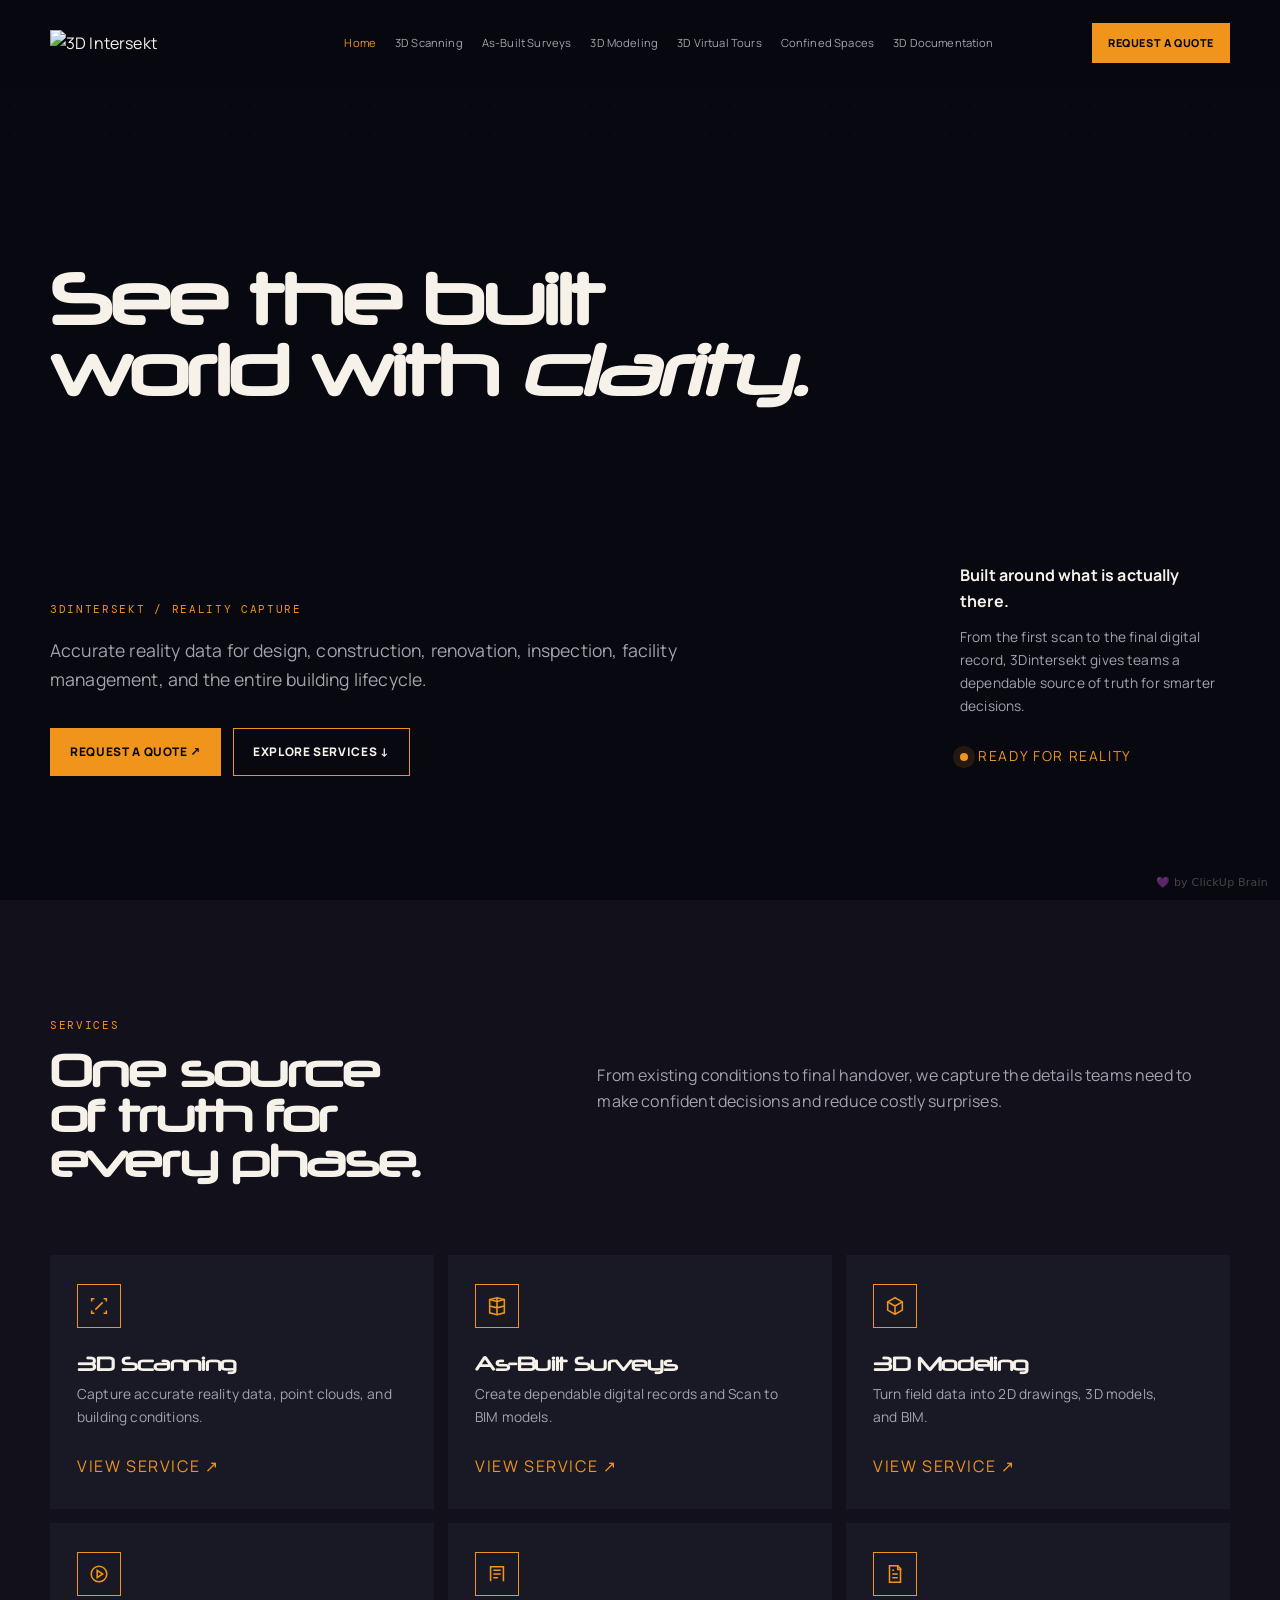
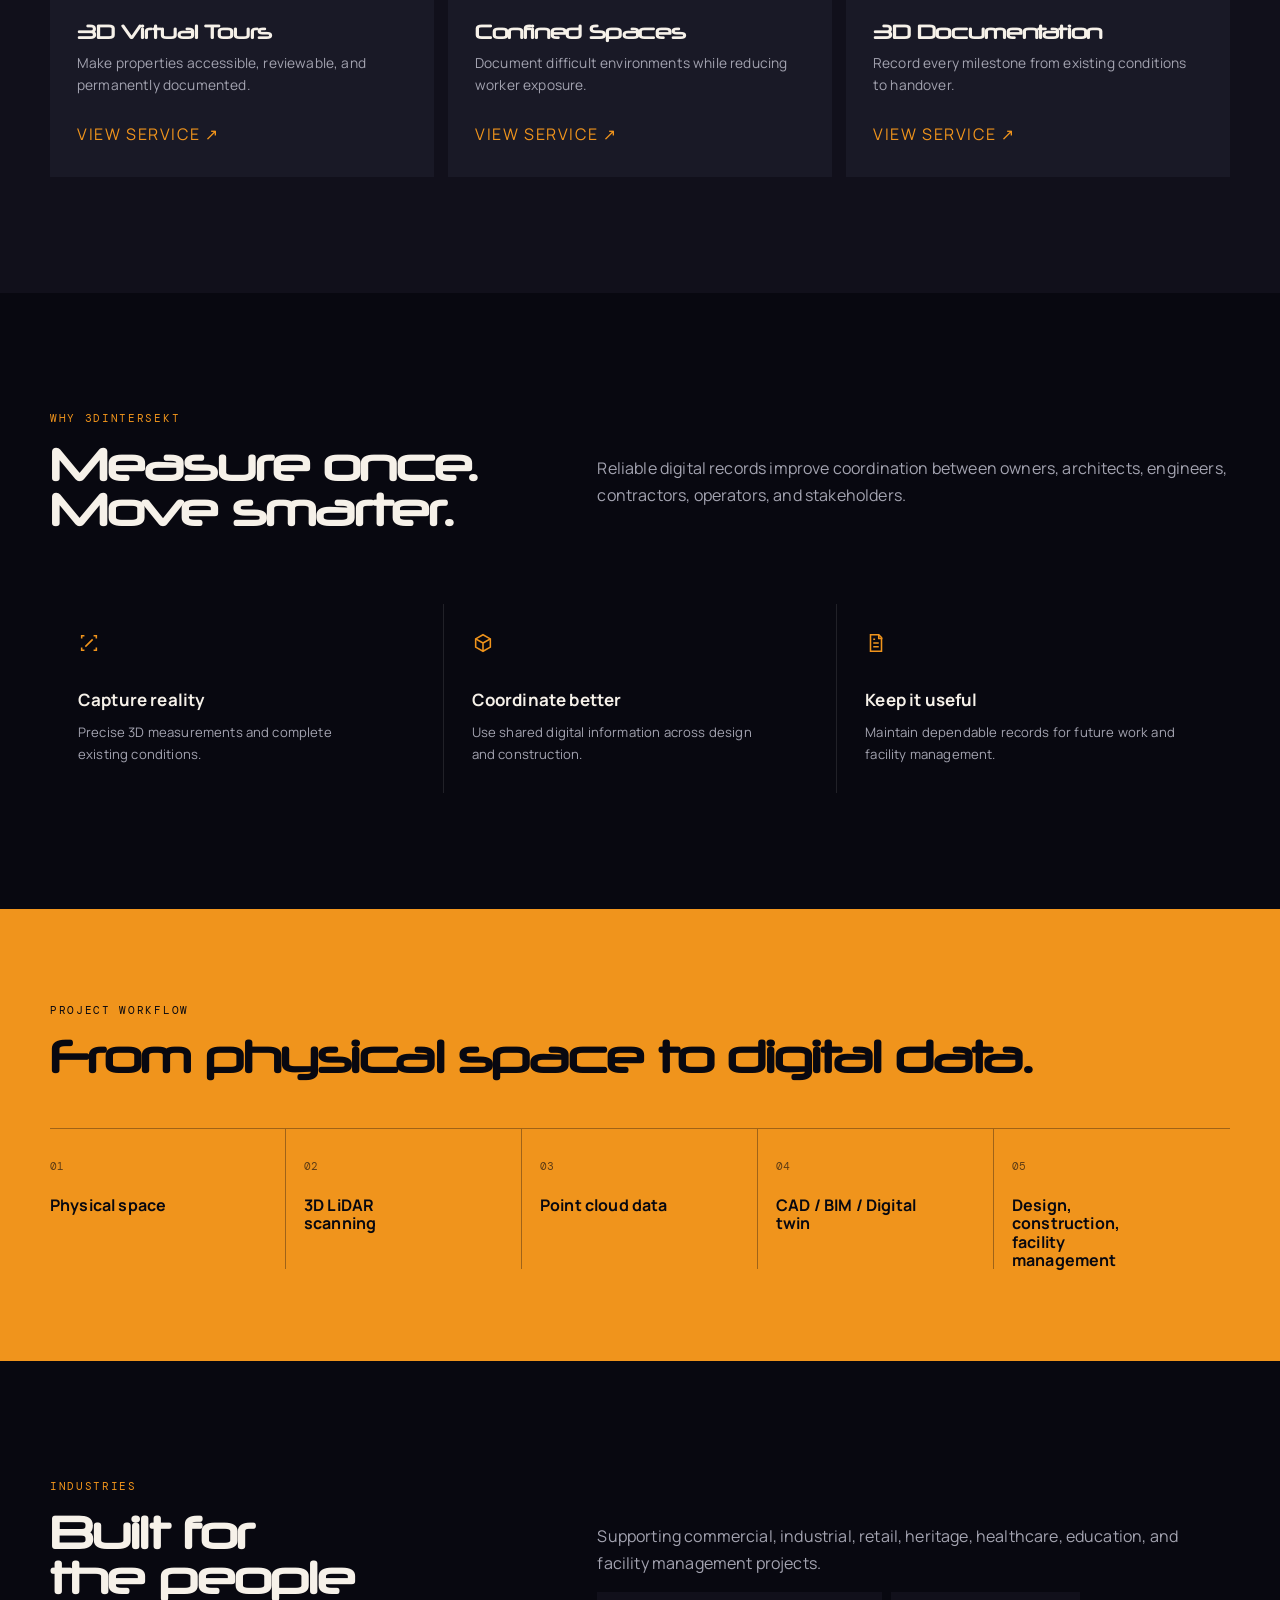
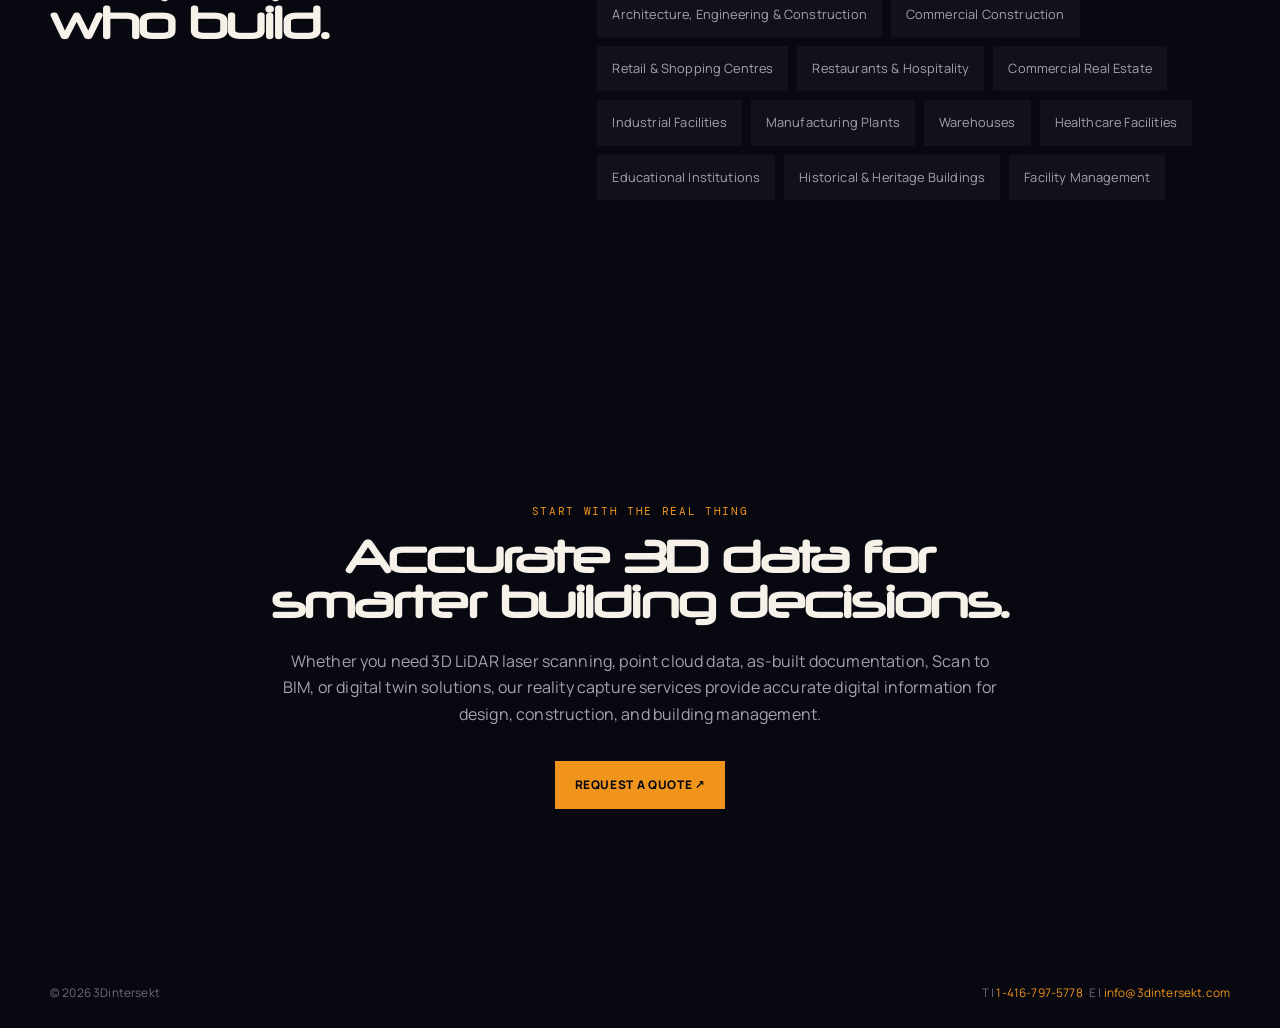
==== index.html @ dc0d84b4 "Rename index.html.html to index.html" ====
<!doctype html>
<html lang="en">
<head>
<!-- skill:chrome -->
<style>
/* Credit line — bottom-right */
.design-ui-credit {
  position: fixed;
  bottom: 12px;
  right: 12px;
  font: 11px/1 system-ui, sans-serif;
  color: rgba(128,128,128,0.5);
  pointer-events: none;
  z-index: 2147483647;
  transition: opacity 0.4s ease;
  user-select: none;
  letter-spacing: 0.02em;
}

/* Hide chrome on touch devices */
@media (hover: none) {
  .design-ui-credit { display: none; }
}

/* Print fixes */
@media print {
  * {
    transition: none !important;
    animation: none !important;
    box-shadow: none !important;
  }
  body {
    print-color-adjust: exact;
    -webkit-print-color-adjust: exact;
  }
  .design-ui-credit { display: none !important; }
}

</style>
<script>
(function () {
    // Design-ui pages are single compositions, so the whole body is editable.
    function markEditable() {
        document.body.classList.add('artifact-editable');
    }

    // Credit badge with idle-fade. Hover devices only.
    function initChromeUI() {
        if (!matchMedia('(hover: hover)').matches) return;

        var credit = document.createElement('div');
        credit.className = 'design-ui-credit';
        credit.setAttribute('aria-hidden', 'true');
        credit.innerHTML = '\u{1F49C} by ClickUp Brain';
        document.body.appendChild(credit);

        var timer = null;
        var fade = function (out) { credit.style.opacity = out ? '0' : ''; };
        fade(true);
        var show = function () {
            fade(false);
            clearTimeout(timer);
            timer = setTimeout(function () { fade(true); }, 3000);
        };
        document.addEventListener('mousemove', show);
        show();
    }

    function init() {
        markEditable();
        initChromeUI();
    }

    if (document.readyState === 'loading') {
        document.addEventListener('DOMContentLoaded', init);
    } else {
        init();
    }
})();

</script>
<!-- /skill:chrome -->
<meta charset="utf-8"><meta name="viewport" content="width=device-width,initial-scale=1"><title>3dintersekt | Reality capture</title>
<link rel="preconnect" href="https://fonts.googleapis.com"><link rel="preconnect" href="https://fonts.gstatic.com" crossorigin><link href="https://fonts.googleapis.com/css2?family=DM+Mono:wght@400;500&family=Manrope:wght@400;500;600;700;800&display=swap" rel="stylesheet">
<style>
@font-face{font-family:'Neuropol';src:url([data-uri]) format('woff2');font-weight:400;font-style:normal;font-display:swap}
:root{--bg:oklch(14% .018 285);--surface:oklch(18% .021 285);--lift:oklch(22% .025 285);--ink:oklch(96% .012 80);--muted:oklch(72% .018 285);--quiet:oklch(54% .02 285);--line:oklch(100% 0 0/.1);--brand:#f0941c;--brand-soft:oklch(78% .14 65);--brand-wash:oklch(73% .16 65/.12);--ease:cubic-bezier(.16,1,.3,1)}*{box-sizing:border-box}html{scroll-behavior:smooth}body{margin:0;background:var(--bg);color:var(--ink);font:400 16px/1.65 Manrope,system-ui,sans-serif;letter-spacing:.01em}body:before{content:"";position:fixed;inset:0;pointer-events:none;opacity:.12;background-image:radial-gradient(oklch(100% 0 0/.2) 1px,transparent 1px);background-size:30px 30px;mask-image:linear-gradient(#000,transparent 68%)}a{color:inherit;text-decoration:none}button{font:inherit}.wrap{width:min(1180px,calc(100% - 48px));margin:auto}.mono,.eyebrow,.step-no{font-family:"DM Mono",monospace}.eyebrow{font-size:.7rem;letter-spacing:.15em;text-transform:uppercase;color:var(--brand)}h1,h2,h3{font-family:'Neuropol',Manrope,system-ui,sans-serif;line-height:1.03;letter-spacing:-.02em;text-wrap:balance}h1{font-size:clamp(2.6rem,5.4vw,5.4rem);max-width:980px;margin:18px 0 26px}h2{font-size:clamp(1.8rem,3.4vw,3.3rem);margin:14px 0 22px}h3{font-size:1.18rem;margin:0 0 10px}p{max-width:72ch;text-wrap:pretty}.muted{color:var(--muted)}.btn{display:inline-flex;align-items:center;justify-content:center;gap:10px;min-height:48px;padding:0 19px;border:1px solid var(--brand);background:var(--brand);color:var(--bg);font-size:.74rem;font-weight:800;letter-spacing:.055em;text-transform:uppercase;transition:transform .22s var(--ease),background .22s,color .22s}.btn:hover{transform:translateY(-3px);background:var(--ink);border-color:var(--ink)}.btn.outline{background:transparent;color:var(--ink)}.btn.outline:hover{background:var(--brand);border-color:var(--brand);color:var(--bg)}
header{position:sticky;top:0;z-index:30;background:oklch(14% .018 285/.94);backdrop-filter:blur(16px)}.nav{min-height:86px;display:flex;align-items:center;gap:26px}.logo{width:196px;flex:none}.logo img{display:block;width:100%;height:auto}.links{display:flex;align-items:center;justify-content:center;gap:19px;flex:1;color:var(--muted);font-size:.7rem;white-space:nowrap}.links a{transition:color .18s}.links a:hover,.links a.active{color:var(--brand)}.nav-quote{font-size:.68rem;min-height:40px;padding:0 15px;white-space:nowrap}.menu{display:none;background:none;border:0;color:var(--ink);font-size:1.4rem}.hero{min-height:calc(100vh - 86px);padding:112px 0 124px;display:grid;grid-template-columns:minmax(0,1fr) 270px;gap:84px;align-items:end}.hero h1{grid-column:1/3}.hero-copy{grid-column:1}.lead{font-size:1.1rem;color:var(--muted);max-width:64ch}.actions{display:flex;gap:12px;flex-wrap:wrap;margin-top:34px}.hero-aside{grid-column:2;color:var(--muted);font-size:.86rem;padding-bottom:8px}.hero-aside strong{display:block;color:var(--ink);font-size:1rem;margin-bottom:12px}.signal{display:flex;align-items:center;gap:10px;margin-top:28px;color:var(--brand);font:500 .66rem var(--mono);letter-spacing:.12em;text-transform:uppercase}.signal:before{content:"";width:8px;height:8px;border-radius:50%;background:var(--brand);box-shadow:0 0 0 7px var(--brand-wash)}
.section{padding:116px 0}.section.alt{background:var(--surface)}.intro{display:grid;grid-template-columns:.72fr 1fr;gap:92px;margin-bottom:50px}.intro>div:last-child{padding-top:30px}.intro p{color:var(--muted)}.service-grid{display:grid;grid-template-columns:repeat(3,1fr);gap:14px}.service{background:var(--lift);padding:29px 27px 30px;min-height:250px;display:flex;flex-direction:column;transition:transform .25s var(--ease),background .25s}.service:hover{transform:translateY(-5px);background:oklch(25% .028 285)}.service-icon{width:44px;height:44px;display:grid;place-items:center;border:1px solid var(--brand);color:var(--brand);margin-bottom:26px}.service-icon svg{width:22px;height:22px}.service h3{margin:0 0 10px}.service p{font-size:.86rem;color:var(--muted);margin:0}.service a{margin-top:auto;padding-top:24px;color:var(--brand);font:500 .67rem var(--mono);letter-spacing:.1em;text-transform:uppercase}.feature-row{display:grid;grid-template-columns:repeat(3,1fr);gap:1px;background:var(--line)}.feature{background:var(--bg);padding:28px;min-height:185px}.feature .mini-icon{color:var(--brand);margin-bottom:25px}.feature svg{width:22px;height:22px}.feature strong{display:block;font-size:1.06rem;margin-bottom:8px}.feature p{color:var(--muted);font-size:.82rem;margin:0}.workflow{background:var(--brand);color:var(--bg);padding:92px 0}.workflow .eyebrow{color:var(--bg)}.flow{display:grid;grid-template-columns:repeat(5,1fr);margin-top:50px;border-top:1px solid oklch(14% .018 285/.35)}.flow-step{padding:22px 18px 0 0;border-right:1px solid oklch(14% .018 285/.35);min-height:126px}.flow-step+.flow-step{padding-left:18px}.flow-step:last-child{border:0}.step-no{font-size:.68rem;opacity:.62}.flow-step strong{display:block;max-width:13ch;margin-top:18px;line-height:1.15}.pill-cloud{display:flex;flex-wrap:wrap;gap:9px}.pill{padding:12px 15px;background:var(--surface);color:var(--muted);font-size:.8rem;transition:background .2s,color .2s}.pill:hover{background:var(--brand-wash);color:var(--ink)}.cta{text-align:center;padding:136px 0 148px}.cta h2{max-width:900px;margin:14px auto 24px}.cta p{color:var(--muted);margin:0 auto 34px}.page-hero{padding:84px 0 68px;background:var(--surface)}.page-hero h1{font-size:clamp(2.4rem,4.6vw,4.4rem);max-width:1000px}.sub{color:var(--brand);font:500 .84rem var(--mono)}.detail-section{padding:92px 0}.detail-section.alt{background:var(--surface)}.detail-grid{display:grid;grid-template-columns:.72fr 1fr;gap:92px}.detail-grid>div:last-child{padding-top:30px}.detail-card{background:var(--lift);padding:26px 27px;margin-bottom:12px}.detail-card:last-child{margin-bottom:0}.detail-card .step-no{color:var(--brand)}.detail-card h3{margin-top:21px}.detail-card p{color:var(--muted);font-size:.87rem;margin:0}.backtop{position:fixed;right:22px;bottom:22px;z-index:25;width:45px;height:45px;background:var(--lift);border:1px solid var(--brand);color:var(--brand);cursor:pointer;opacity:0;transform:translateY(8px);transition:.25s var(--ease)}.backtop.show{opacity:1;transform:none}.backtop:hover{background:var(--brand);color:var(--bg)}footer{padding:26px 0;color:var(--quiet);font-size:.74rem}footer .wrap{display:flex;justify-content:space-between}
@media(max-width:1080px){.links{gap:11px}.nav-quote{display:none}}@media(max-width:900px){.wrap{width:min(100% - 36px,700px)}.links{display:none}.links.open{display:flex;position:absolute;top:78px;left:18px;right:18px;padding:20px;background:var(--lift);flex-direction:column;align-items:start;white-space:normal}.menu{display:block;margin-left:auto}.logo{width:190px}.hero{display:block;min-height:auto;padding:84px 0 96px}.hero-aside{margin-top:58px;max-width:420px}.intro,.detail-grid{grid-template-columns:1fr;gap:8px}.intro>div:last-child,.detail-grid>div:last-child{padding-top:0}.service-grid,.feature-row,.flow{grid-template-columns:1fr}.service{min-height:auto}.flow{gap:0}.flow-step,.flow-step+.flow-step{padding:18px 0;border-right:0;border-bottom:1px solid oklch(14% .018 285/.35);min-height:auto}.flow-step strong{max-width:none;margin-top:7px}footer .wrap{display:block;line-height:2}}@media(max-width:500px){.wrap{width:calc(100% - 28px)}.logo{width:170px}h1{font-size:3.3rem}.actions .btn{width:100%}.section,.detail-section{padding:84px 0}}
</style></head>
<body>
<header><div class="wrap nav"><a class="logo" href="#home" aria-label="3Dintersekt home"><img src="https://dev-alizasafe.pantheonsite.io/wp-content/uploads/2026/08/image.png" alt="3D Intersekt"></a><nav class="links" id="links"></nav><a class="btn nav-quote" href="mailto:info@3dintersekt.com?subject=3Dintersekt%20quote">Request a quote</a><button class="menu" aria-label="Open navigation" onclick="document.getElementById('links').classList.toggle('open')">☰</button></div></header>
<main id="app"></main><button class="backtop" id="backtop" aria-label="Back to top" onclick="window.scrollTo({top:0,behavior:'smooth'})">↑</button><footer><div class="wrap"><span>© 2026 3Dintersekt</span><span>T | <a href="tel:+14167975778" style="color:var(--brand)">1-416-797-5778</a> &nbsp; E | <a href="mailto:info@3dintersekt.com" style="color:var(--brand)">info@3dintersekt.com</a></span></div></footer>
<script>
const nav=[['home','Home'],['scan','3D Scanning'],['asbuilt','As-Built Surveys'],['model','3D Modeling'],['tours','3D Virtual Tours'],['confined','Confined Spaces'],['docs','3D Documentation']];
const icons={scan:'<svg viewBox="0 0 24 24" fill="none" stroke="currentColor" stroke-width="1.7"><path d="M4 7V4h3M17 4h3v3M20 17v3h-3M7 20H4v-3"/><path d="m8 16 8-8M8 8h.01M16 16h.01"/></svg>',asbuilt:'<svg viewBox="0 0 24 24" fill="none" stroke="currentColor" stroke-width="1.7"><path d="M4 19.5V5l8-2 8 2v14.5l-8 2-8-2Z"/><path d="M12 3v18M4 5l8 2 8-2M4 12l8 2 8-2"/></svg>',model:'<svg viewBox="0 0 24 24" fill="none" stroke="currentColor" stroke-width="1.7"><path d="m12 3 8 4.5v9L12 21l-8-4.5v-9L12 3Z"/><path d="m4 7.5 8 4.5 8-4.5M12 12v9"/></svg>',tours:'<svg viewBox="0 0 24 24" fill="none" stroke="currentColor" stroke-width="1.7"><circle cx="12" cy="12" r="8.5"/><path d="m10 8 6 4-6 4V8Z"/></svg>',confined:'<svg viewBox="0 0 24 24" fill="none" stroke="currentColor" stroke-width="1.7"><path d="M5 20V4h14v16M8 8h8M8 12h8M8 16h5"/></svg>',docs:'<svg viewBox="0 0 24 24" fill="none" stroke="currentColor" stroke-width="1.7"><path d="M6 3h9l3 3v15H6V3Z"/><path d="M15 3v4h4M9 12h6M9 16h6M9 8h2"/></svg>'};
const pages={scan:{name:'3D Scanning',title:'3D LiDAR Scanning Services',sub:'Laser Scanning, Point Clouds & Reality Capture',intro:'Get accurate, detailed, and reliable building data with professional 3D LiDAR scanning services. Using advanced laser scanning and reality capture technology, we capture precise measurements of buildings, structures, and environments to create high-quality 3D point clouds, digital models, and as-built documentation.',blocks:[['What Is 3D LiDAR Scanning?','3D LiDAR scanning (Light Detection and Ranging) uses laser measurements to digitally capture the exact dimensions, geometry, and details of a physical environment. The scanning process creates a highly accurate 3D point cloud containing millions of measurement points that represent real-world conditions.'],['3D LiDAR Scanning Applications','Existing Conditions & As-Built Surveys. Scan to BIM Services. Construction Progress & Verification Scanning. MEP Documentation. Pre-Drywall & Behind-the-Wall Documentation. Retail & Commercial Building Scanning. Historical & Heritage Building Documentation.'],['Benefits of 3D Laser Scanning Services','High-accuracy 3D measurements. Faster site data collection. Complete digital building records. Reduced manual measuring. Improved design accuracy. Better construction coordination. Supports BIM workflows. Accurate as-built documentation. Reduced site visits. Improved facility management. Long-term digital preservation.'],['Industries We Serve','Architecture, Engineering & Construction (AEC). Commercial Construction. Retail & Shopping Centres. Restaurants & Hospitality. Commercial Real Estate. Industrial Facilities. Manufacturing Plants. Warehouses. Healthcare Facilities. Educational Institutions. Historical & Heritage Buildings. Facility Management.']]},asbuilt:{name:'As-Built Surveys',title:'As-Built Documentation & Scan to BIM Services',sub:'Accurate 3D Building Records',intro:'Create accurate, reliable, and detailed as-built documentation with advanced 3D laser scanning and reality capture technology. Our Scan to BIM and 3D documentation services provide a complete digital record of existing conditions, building systems, construction progress, and completed spaces.',blocks:[['Scan to BIM Services | Converting Reality into Intelligent 3D Models','Our Scan to BIM services transform real-world environments into accurate 3D BIM models using high-precision laser scanning and reality capture technology. These models support design coordination, clash detection, renovation planning, facility management, and future building improvements.'],['Comprehensive As-Built Documentation Throughout the Project Lifecycle','Existing Conditions & Pre-Construction Documentation. Demolition & Renovation Documentation. Construction Progress Documentation. MEP As-Built Documentation. Pre-Drywall As-Built Documentation. Final As-Built Documentation & Digital Twin Creation. Retail & Commercial As-Built Documentation. Historical & Heritage Building Documentation.'],['Benefits of Scan to BIM & 3D As-Built Documentation','High-accuracy 3D laser scanning. Detailed BIM-ready models. Improved design coordination. Clash detection support. Reduced site visits. Better communication between project teams. Accurate documentation of existing conditions. Permanent digital building records. Improved facility management. Faster renovation and retrofit planning.']]},model:{name:'3D Modeling',title:'3D Modelling Services',sub:'2D Drawings, 3D Models & Revit BIM Services',intro:'Create accurate digital representations of buildings, spaces, and infrastructure with professional 3D modelling services, 2D drafting, and Revit BIM modeling. Using reality capture data, including 3D laser scanning and point clouds, we create detailed drawings and intelligent digital models.',blocks:[['3D Modelling Services','Convert real-world environments into accurate digital models for design, visualization, construction planning, and facility management. 3D models can include architectural elements, building layouts, structural components, interior spaces, mechanical systems, electrical systems, plumbing systems, equipment, fixtures, furniture, and building assets.'],['2D CAD Drawings & Drafting Services','Generate accurate 2D CAD drawings from laser scans, point clouds, existing documentation, or field measurements. Services include floor plans, elevations, sections, reflected ceiling plans, site plans, equipment layouts, MEP drawings, as-built drawings, and construction documentation.'],['Revit BIM Modeling Services','Develop intelligent Revit BIM models for design, construction, and operations. Services support architectural BIM models, structural BIM models, MEP BIM models, Scan to BIM workflows, existing condition modeling, renovation and retrofit projects, clash detection, construction coordination, and facility management models.'],['Benefits of 3D Modelling & BIM Services','Accurate digital building representation. Improved design coordination. Reduced measurement errors. Faster renovation planning. Better communication between project teams. Supports BIM workflows. Improved construction coordination. Reliable as-built documentation. Enhanced visualization. Long-term digital building records.']]},tours:{name:'3D Virtual Tours',title:'3D Virtual Tours',sub:'3D Virtual Tours for Construction, Retail, Commercial Buildings, Real Estate & Historical Documentation',intro:'Document, manage, preserve, and showcase properties with immersive 3D virtual tours. Using advanced reality capture technology, we create accurate digital walkthroughs that provide a permanent visual record of buildings, spaces, and environments.',blocks:[['3D Virtual Tours Throughout the Entire Project Lifecycle','Existing Conditions & As-Built Documentation. Retail Store Documentation & Rollouts. Demolition & Renovation Documentation. Construction Progress Monitoring. MEP & Behind-the-Walls Documentation. Pre-Drywall Documentation. Final As-Built & Digital Twin Documentation. Historical Building Documentation & Preservation. Retail, Restaurant & Commercial Marketing.'],['Benefits of 3D Virtual Tour Documentation','Interactive 360° virtual walkthroughs. Retail store documentation and rollout support. Complete project timeline documentation. Historical preservation and archival records. Accurate as-built documentation. Reduced site visits and improved remote collaboration. Better communication between owners, contractors, retailers, and consultants. Permanent digital records for future reference. Improved facility management and building operations. Easy online sharing with clients, teams, and stakeholders.'],['Industries We Serve','Retail Stores & Shopping Centres. Restaurants & Hospitality. Commercial Construction. Architecture, Engineering & Construction (AEC). Commercial Real Estate. Property Management. Industrial Facilities. Warehouses & Distribution Centres. Healthcare Facilities. Educational Institutions. Museums & Heritage Sites. Historical Buildings & Preservation Projects.']]},confined:{name:'Confined Spaces',title:'Confined Space 3D Laser Scanning',sub:'',intro:'3D laser scanning provides a safe, efficient way to capture highly accurate measurements and existing conditions inside confined and hazardous spaces without exposing personnel to unnecessary risks.',blocks:[['Benefits','Reduce or eliminate the need for personnel to enter hazardous spaces during data collection. Capture accurate as-built conditions for engineering, maintenance, and construction. Improve project planning before maintenance or shutdowns. Assist with rescue planning by creating detailed digital models of confined spaces. Create permanent digital documentation for future inspections and facility management. Reduce downtime while increasing worker safety.'],['Applications','Utility vaults. Manholes. Industrial tanks. Boilers. Silos. Process vessels. Tunnels. Mechanical rooms. Crawl spaces. Pipelines. Water and wastewater facilities. Mining and industrial infrastructure.'],['Need to Safely Document a Confined or Hazardous Space?','Our team can assess your project and recommend an appropriate 3D laser scanning solution.']]},docs:{name:'3D Documentation',title:'Complete 3D Documentation Throughout the Entire Project Lifecycle',sub:'',intro:'3D documentation provides a comprehensive digital record of your project from start to finish. By capturing accurate reality data at every stage, project teams gain complete visibility, reduce costly errors, and maintain a permanent record of construction progress.',blocks:[['Documentation Milestones','Existing Conditions / As-Built Scanning. Demolition. Structural Construction. MEP Installation. Rewiring & Renovations. Pre-Drywall Documentation. Final As-Built Documentation. Project Handover & Grand Opening.'],['Continuous 3D Documentation','Continuous 3D documentation ensures every phase of a project is accurately recorded, supporting collaboration, facility management, risk reduction, and reliable as-built documentation throughout the building lifecycle.']]}};
const serviceCards=[['scan','3D Scanning','Capture accurate reality data, point clouds, and building conditions.'],['asbuilt','As-Built Surveys','Create dependable digital records and Scan to BIM models.'],['model','3D Modeling','Turn field data into 2D drawings, 3D models, and BIM.'],['tours','3D Virtual Tours','Make properties accessible, reviewable, and permanently documented.'],['confined','Confined Spaces','Document difficult environments while reducing worker exposure.'],['docs','3D Documentation','Record every milestone from existing conditions to handover.']];
function esc(s){return s.replace(/[&<>]/g,c=>({'&':'&amp;','<':'&lt;','>':'&gt;'}[c]))}function chunks(s){return s.split('. ').filter(Boolean).map(x=>x.replace(/\.$/,''))}function pills(a){return `<div class="pill-cloud">${a.map(x=>`<span class="pill">${esc(x)}</span>`).join('')}</div>`}function setNav(active){document.getElementById('links').innerHTML=nav.map(n=>`<a class="${active===n[0]?'active':''}" href="#${n[0]}">${n[1]}</a>`).join('')}
function home(){setNav('home');return `<section class="hero wrap"><h1>See the built world with <em>clarity.</em></h1><div class="hero-copy"><div class="eyebrow">3Dintersekt / reality capture</div><p class="lead">Accurate reality data for design, construction, renovation, inspection, facility management, and the entire building lifecycle.</p><div class="actions"><a class="btn" href="mailto:info@3dintersekt.com?subject=3Dintersekt%20quote">Request a quote ↗</a><a class="btn outline" href="#services">Explore services ↓</a></div></div><aside class="hero-aside"><strong>Built around what is actually there.</strong>From the first scan to the final digital record, 3Dintersekt gives teams a dependable source of truth for smarter decisions.<div class="signal">Ready for reality</div></aside></section><section class="section alt" id="services"><div class="wrap"><div class="intro"><div><div class="eyebrow">Services</div><h2>One source of truth for every phase.</h2></div><div><p>From existing conditions to final handover, we capture the details teams need to make confident decisions and reduce costly surprises.</p></div></div><div class="service-grid">${serviceCards.map((s,i)=>`<article class="service"><div class="service-icon">${icons[s[0]]}</div><h3>${s[1]}</h3><p>${s[2]}</p><a href="#${s[0]}">View service ↗</a></article>`).join('')}</div></div></section><section class="section"><div class="wrap"><div class="intro"><div><div class="eyebrow">Why 3Dintersekt</div><h2>Measure once. Move smarter.</h2></div><div><p>Reliable digital records improve coordination between owners, architects, engineers, contractors, operators, and stakeholders.</p></div></div><div class="feature-row"><div class="feature"><div class="mini-icon">${icons.scan}</div><strong>Capture reality</strong><p>Precise 3D measurements and complete existing conditions.</p></div><div class="feature"><div class="mini-icon">${icons.model}</div><strong>Coordinate better</strong><p>Use shared digital information across design and construction.</p></div><div class="feature"><div class="mini-icon">${icons.docs}</div><strong>Keep it useful</strong><p>Maintain dependable records for future work and facility management.</p></div></div></div></section><section class="workflow"><div class="wrap"><div class="eyebrow">Project workflow</div><h2>From physical space to digital data.</h2><div class="flow">${['Physical space','3D LiDAR scanning','Point cloud data','CAD / BIM / Digital twin','Design, construction, facility management'].map((x,i)=>`<div class="flow-step"><span class="step-no">0${i+1}</span><strong>${x}</strong></div>`).join('')}</div></div></section><section class="section"><div class="wrap"><div class="intro"><div><div class="eyebrow">Industries</div><h2>Built for the people who build.</h2></div><div><p>Supporting commercial, industrial, retail, heritage, healthcare, education, and facility management projects.</p>${pills(['Architecture, Engineering & Construction','Commercial Construction','Retail & Shopping Centres','Restaurants & Hospitality','Commercial Real Estate','Industrial Facilities','Manufacturing Plants','Warehouses','Healthcare Facilities','Educational Institutions','Historical & Heritage Buildings','Facility Management'])}</div></div></div></section><section class="cta"><div class="wrap"><div class="eyebrow">Start with the real thing</div><h2>Accurate 3D data for smarter building decisions.</h2><p>Whether you need 3D LiDAR laser scanning, point cloud data, as-built documentation, Scan to BIM, or digital twin solutions, our reality capture services provide accurate digital information for design, construction, and building management.</p><a class="btn" href="mailto:info@3dintersekt.com?subject=3Dintersekt%20quote">Request a quote ↗</a></div></section>`}
function service(key){const p=pages[key];setNav(key);return `<section class="page-hero"><div class="wrap"><div class="eyebrow">Service / ${p.name}</div><h1>${esc(p.title)}</h1>${p.sub?`<div class="sub">${esc(p.sub)}</div>`:''}</div></section><section class="detail-section"><div class="wrap"><div class="detail-grid"><div><div class="eyebrow">Overview</div><h2>Accurate information, from first scan to final record.</h2></div><div><p class="muted">${esc(p.intro)}</p><div class="actions"><a class="btn" href="mailto:info@3dintersekt.com?subject=Service%20quote">Request a quote ↗</a><a class="btn outline" href="#details">Explore details ↓</a></div></div></div><div id="details">${p.blocks.map((b,i)=>`<article class="detail-card"><span class="step-no">${String(i+1).padStart(2,'0')}</span><h3>${esc(b[0])}</h3><p>${esc(b[1])}</p></article>`).join('')}</div></div></section><section class="detail-section alt"><div class="wrap"><div class="detail-grid"><div><div class="eyebrow">What this supports</div><h2>Information that keeps moving.</h2></div><div>${pills(chunks(p.blocks.map(b=>b[1]).join('. ')))}</div></div></div></section><section class="cta"><div class="wrap"><div class="eyebrow">Ready when you are</div><h2>Accurate digital information for smarter design, construction, and building management.</h2><a class="btn" href="mailto:info@3dintersekt.com?subject=Service%20quote">Request a quote ↗</a></div></section>`}
function render(){const key=location.hash.slice(1)||'home';document.getElementById('app').innerHTML=key==='home'?home():pages[key]?service(key):home();document.title=(key==='home'?'3Dintersekt':pages[key].name)+' | 3Dintersekt';document.getElementById('links').classList.remove('open');window.scrollTo({top:0,behavior:'instant'})}window.addEventListener('hashchange',render);window.addEventListener('scroll',()=>document.getElementById('backtop').classList.toggle('show',scrollY>500));render();
</script></body></html>
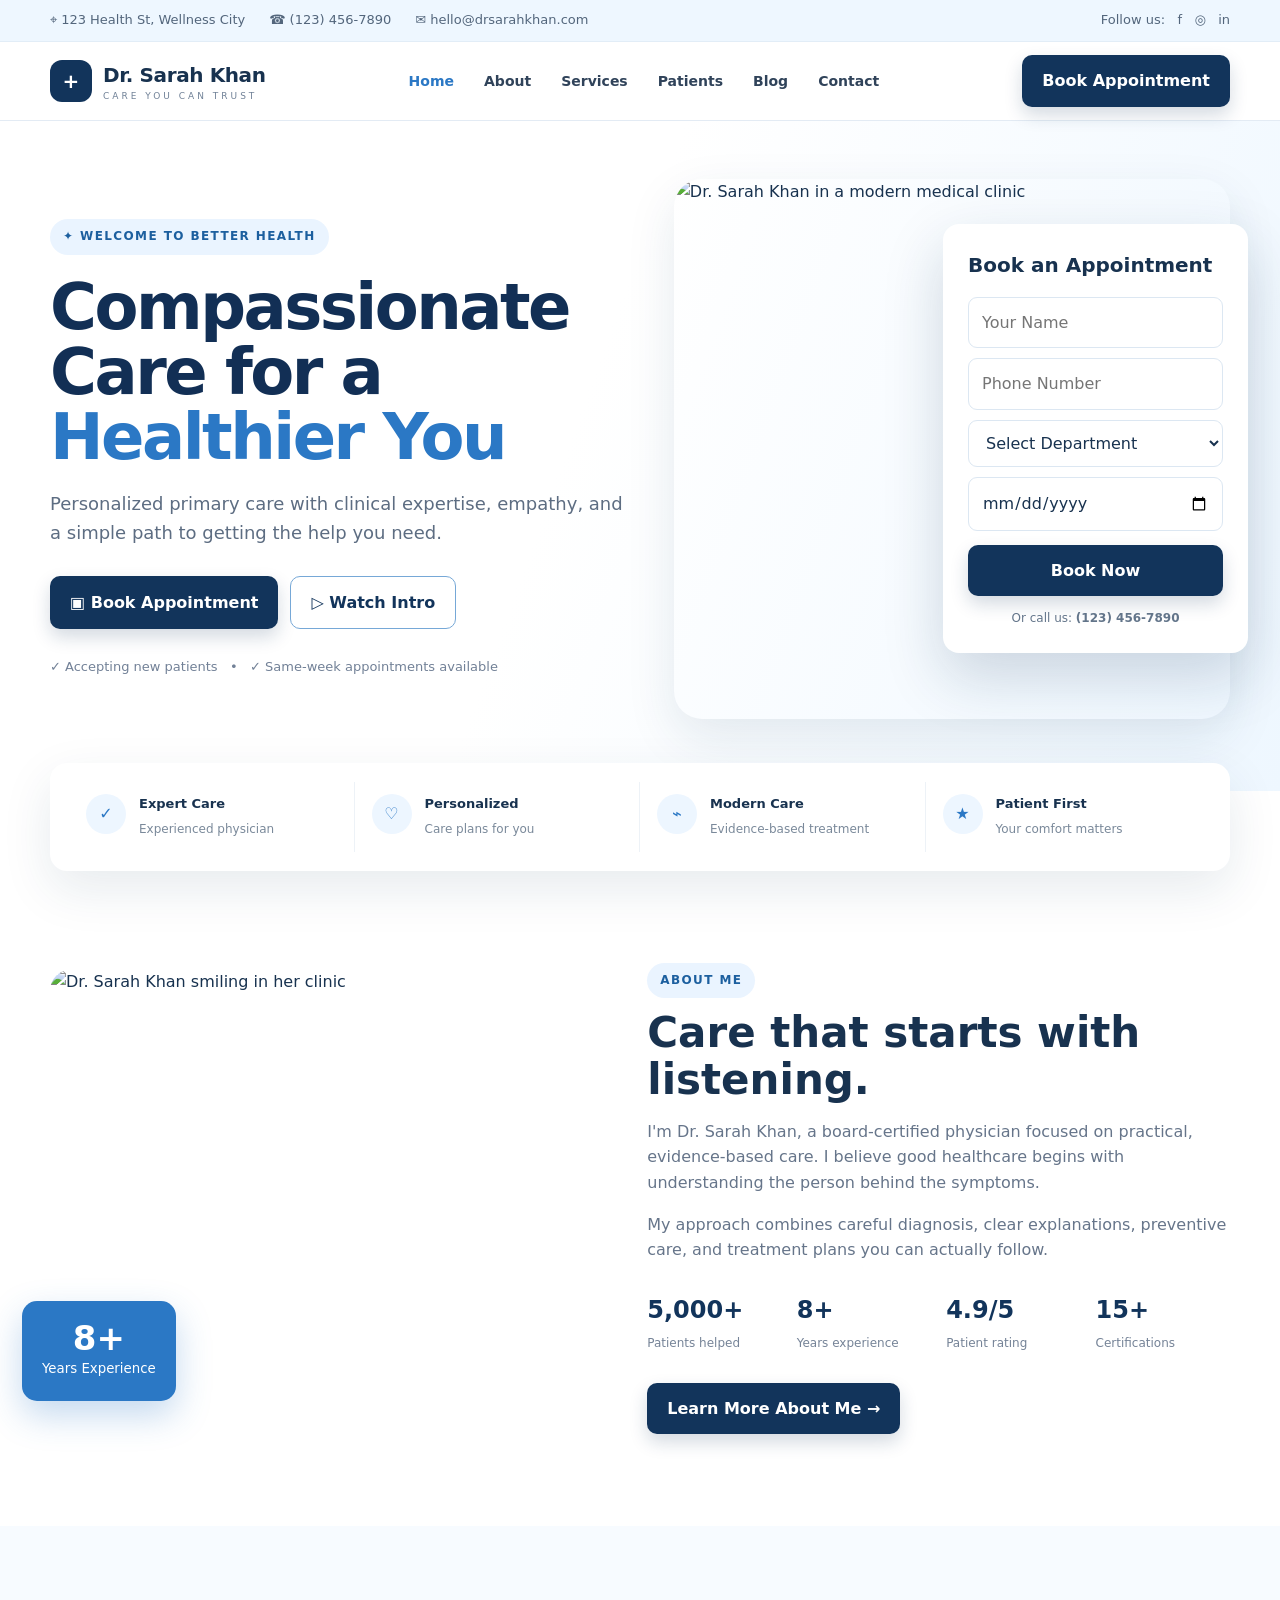
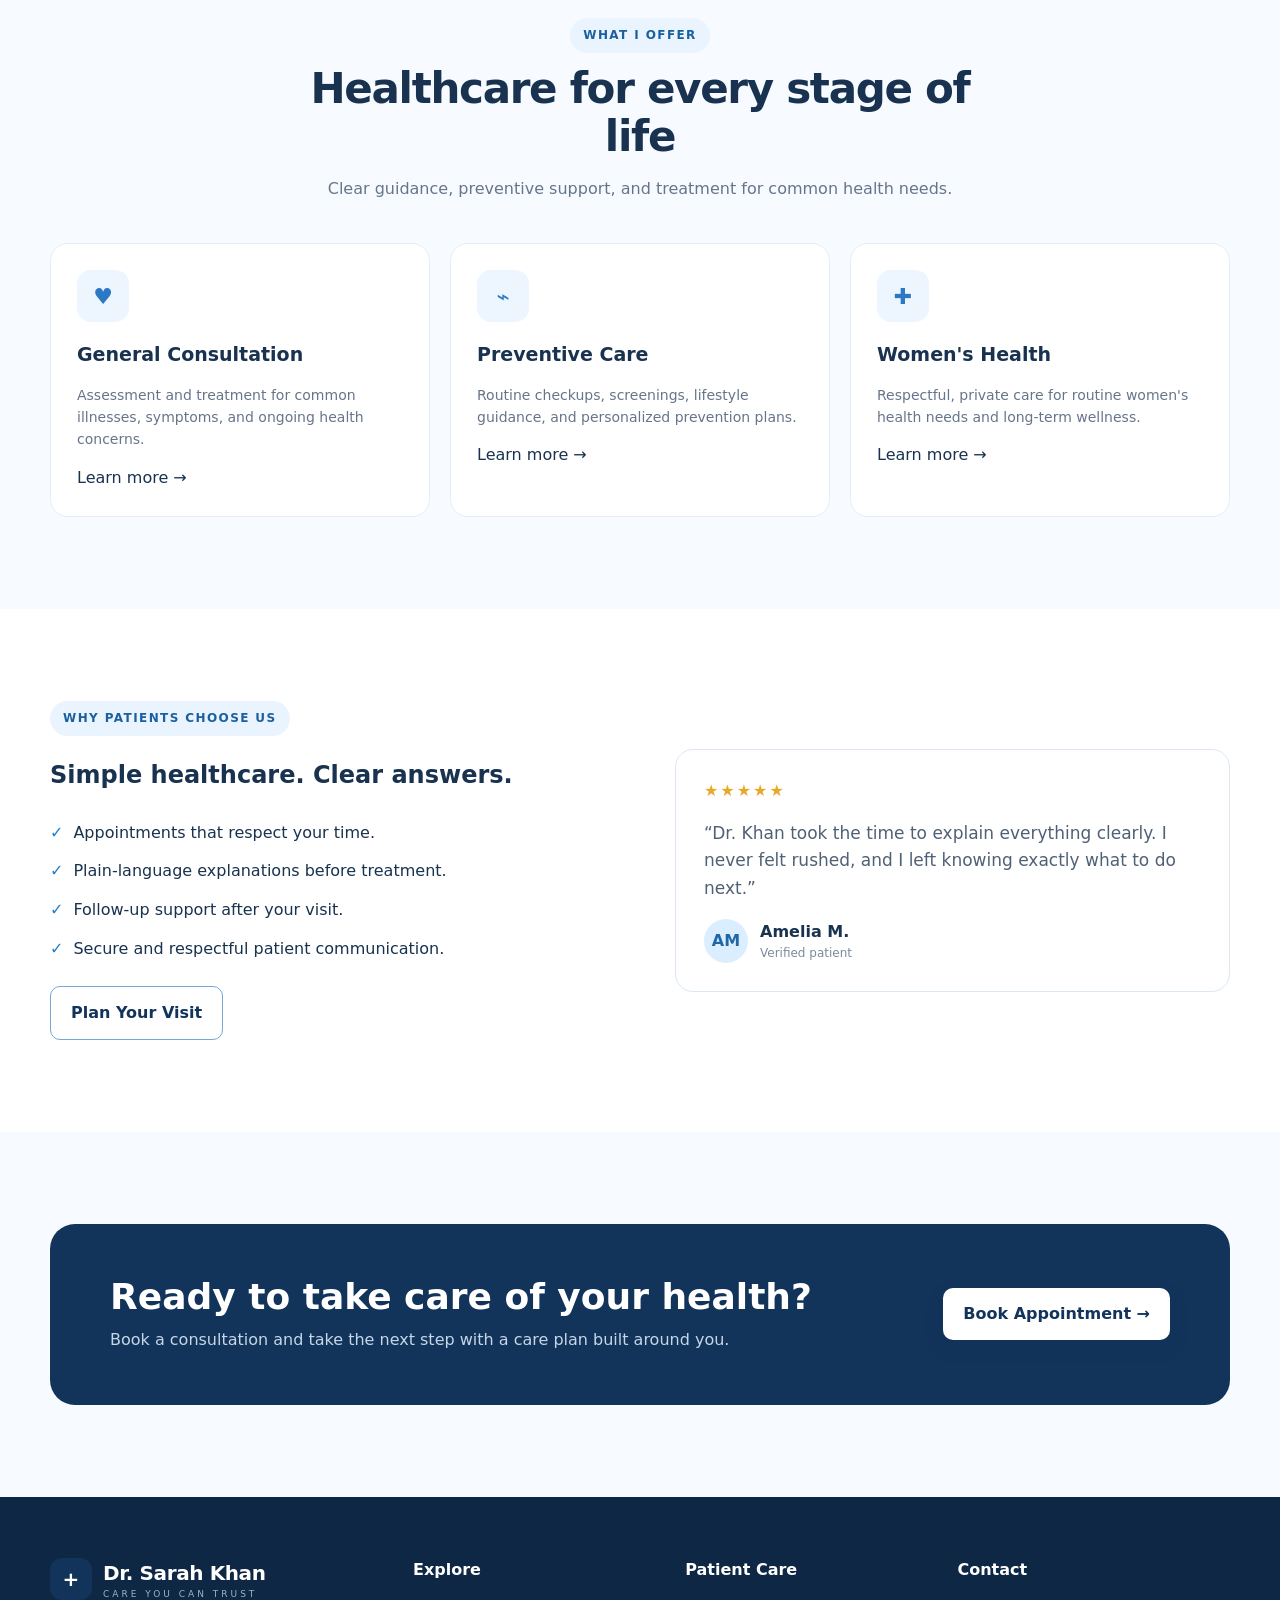
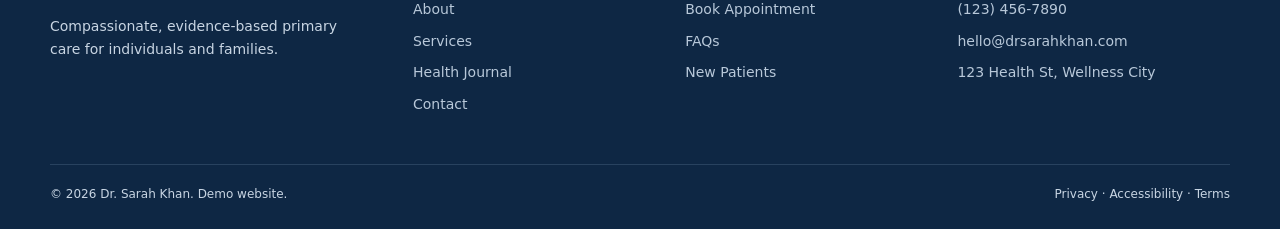
==== commit f01c0da9: "Add files via upload" ====
--- a/index.html
+++ b/index.html
@@ -1,104 +1,12 @@
-<!doctype html>
-<html lang="en">
-<head>
-<!-- skill:chrome -->
-<style>
-/* Credit line — bottom-right */
-.design-ui-credit {
-  position: fixed;
-  bottom: 12px;
-  right: 12px;
-  font: 11px/1 system-ui, sans-serif;
-  color: rgba(128,128,128,0.5);
-  pointer-events: none;
-  z-index: 2147483647;
-  transition: opacity 0.4s ease;
-  user-select: none;
-  letter-spacing: 0.02em;
-}
-
-/* Hide chrome on touch devices */
-@media (hover: none) {
-  .design-ui-credit { display: none; }
-}
-
-/* Print fixes */
-@media print {
-  * {
-    transition: none !important;
-    animation: none !important;
-    box-shadow: none !important;
-  }
-  body {
-    print-color-adjust: exact;
-    -webkit-print-color-adjust: exact;
-  }
-  .design-ui-credit { display: none !important; }
-}
-
-</style>
-<script>
-(function () {
-    // Design-ui pages are single compositions, so the whole body is editable.
-    function markEditable() {
-        document.body.classList.add('artifact-editable');
-    }
-
-    // Credit badge with idle-fade. Hover devices only.
-    function initChromeUI() {
-        if (!matchMedia('(hover: hover)').matches) return;
-
-        var credit = document.createElement('div');
-        credit.className = 'design-ui-credit';
-        credit.setAttribute('aria-hidden', 'true');
-        credit.innerHTML = '\u{1F49C} by ClickUp Brain';
-        document.body.appendChild(credit);
-
-        var timer = null;
-        var fade = function (out) { credit.style.opacity = out ? '0' : ''; };
-        fade(true);
-        var show = function () {
-            fade(false);
-            clearTimeout(timer);
-            timer = setTimeout(function () { fade(true); }, 3000);
-        };
-        document.addEventListener('mousemove', show);
-        show();
-    }
-
-    function init() {
-        markEditable();
-        initChromeUI();
-    }
-
-    if (document.readyState === 'loading') {
-        document.addEventListener('DOMContentLoaded', init);
-    } else {
-        init();
-    }
-})();
-
-</script>
-<!-- /skill:chrome -->
-<meta charset="utf-8"><meta name="viewport" content="width=device-width,initial-scale=1"><title>3dintersekt | Reality capture</title>
-<link rel="preconnect" href="https://fonts.googleapis.com"><link rel="preconnect" href="https://fonts.gstatic.com" crossorigin><link href="https://fonts.googleapis.com/css2?family=DM+Mono:wght@400;500&family=Manrope:wght@400;500;600;700;800&display=swap" rel="stylesheet">
-<style>
-@font-face{font-family:'Neuropol';src:url([data-uri]) format('woff2');font-weight:400;font-style:normal;font-display:swap}
-:root{--bg:oklch(14% .018 285);--surface:oklch(18% .021 285);--lift:oklch(22% .025 285);--ink:oklch(96% .012 80);--muted:oklch(72% .018 285);--quiet:oklch(54% .02 285);--line:oklch(100% 0 0/.1);--brand:#f0941c;--brand-soft:oklch(78% .14 65);--brand-wash:oklch(73% .16 65/.12);--ease:cubic-bezier(.16,1,.3,1)}*{box-sizing:border-box}html{scroll-behavior:smooth}body{margin:0;background:var(--bg);color:var(--ink);font:400 16px/1.65 Manrope,system-ui,sans-serif;letter-spacing:.01em}body:before{content:"";position:fixed;inset:0;pointer-events:none;opacity:.12;background-image:radial-gradient(oklch(100% 0 0/.2) 1px,transparent 1px);background-size:30px 30px;mask-image:linear-gradient(#000,transparent 68%)}a{color:inherit;text-decoration:none}button{font:inherit}.wrap{width:min(1180px,calc(100% - 48px));margin:auto}.mono,.eyebrow,.step-no{font-family:"DM Mono",monospace}.eyebrow{font-size:.7rem;letter-spacing:.15em;text-transform:uppercase;color:var(--brand)}h1,h2,h3{font-family:'Neuropol',Manrope,system-ui,sans-serif;line-height:1.03;letter-spacing:-.02em;text-wrap:balance}h1{font-size:clamp(2.6rem,5.4vw,5.4rem);max-width:980px;margin:18px 0 26px}h2{font-size:clamp(1.8rem,3.4vw,3.3rem);margin:14px 0 22px}h3{font-size:1.18rem;margin:0 0 10px}p{max-width:72ch;text-wrap:pretty}.muted{color:var(--muted)}.btn{display:inline-flex;align-items:center;justify-content:center;gap:10px;min-height:48px;padding:0 19px;border:1px solid var(--brand);background:var(--brand);color:var(--bg);font-size:.74rem;font-weight:800;letter-spacing:.055em;text-transform:uppercase;transition:transform .22s var(--ease),background .22s,color .22s}.btn:hover{transform:translateY(-3px);background:var(--ink);border-color:var(--ink)}.btn.outline{background:transparent;color:var(--ink)}.btn.outline:hover{background:var(--brand);border-color:var(--brand);color:var(--bg)}
-header{position:sticky;top:0;z-index:30;background:oklch(14% .018 285/.94);backdrop-filter:blur(16px)}.nav{min-height:86px;display:flex;align-items:center;gap:26px}.logo{width:196px;flex:none}.logo img{display:block;width:100%;height:auto}.links{display:flex;align-items:center;justify-content:center;gap:19px;flex:1;color:var(--muted);font-size:.7rem;white-space:nowrap}.links a{transition:color .18s}.links a:hover,.links a.active{color:var(--brand)}.nav-quote{font-size:.68rem;min-height:40px;padding:0 15px;white-space:nowrap}.menu{display:none;background:none;border:0;color:var(--ink);font-size:1.4rem}.hero{min-height:calc(100vh - 86px);padding:112px 0 124px;display:grid;grid-template-columns:minmax(0,1fr) 270px;gap:84px;align-items:end}.hero h1{grid-column:1/3}.hero-copy{grid-column:1}.lead{font-size:1.1rem;color:var(--muted);max-width:64ch}.actions{display:flex;gap:12px;flex-wrap:wrap;margin-top:34px}.hero-aside{grid-column:2;color:var(--muted);font-size:.86rem;padding-bottom:8px}.hero-aside strong{display:block;color:var(--ink);font-size:1rem;margin-bottom:12px}.signal{display:flex;align-items:center;gap:10px;margin-top:28px;color:var(--brand);font:500 .66rem var(--mono);letter-spacing:.12em;text-transform:uppercase}.signal:before{content:"";width:8px;height:8px;border-radius:50%;background:var(--brand);box-shadow:0 0 0 7px var(--brand-wash)}
-.section{padding:116px 0}.section.alt{background:var(--surface)}.intro{display:grid;grid-template-columns:.72fr 1fr;gap:92px;margin-bottom:50px}.intro>div:last-child{padding-top:30px}.intro p{color:var(--muted)}.service-grid{display:grid;grid-template-columns:repeat(3,1fr);gap:14px}.service{background:var(--lift);padding:29px 27px 30px;min-height:250px;display:flex;flex-direction:column;transition:transform .25s var(--ease),background .25s}.service:hover{transform:translateY(-5px);background:oklch(25% .028 285)}.service-icon{width:44px;height:44px;display:grid;place-items:center;border:1px solid var(--brand);color:var(--brand);margin-bottom:26px}.service-icon svg{width:22px;height:22px}.service h3{margin:0 0 10px}.service p{font-size:.86rem;color:var(--muted);margin:0}.service a{margin-top:auto;padding-top:24px;color:var(--brand);font:500 .67rem var(--mono);letter-spacing:.1em;text-transform:uppercase}.feature-row{display:grid;grid-template-columns:repeat(3,1fr);gap:1px;background:var(--line)}.feature{background:var(--bg);padding:28px;min-height:185px}.feature .mini-icon{color:var(--brand);margin-bottom:25px}.feature svg{width:22px;height:22px}.feature strong{display:block;font-size:1.06rem;margin-bottom:8px}.feature p{color:var(--muted);font-size:.82rem;margin:0}.workflow{background:var(--brand);color:var(--bg);padding:92px 0}.workflow .eyebrow{color:var(--bg)}.flow{display:grid;grid-template-columns:repeat(5,1fr);margin-top:50px;border-top:1px solid oklch(14% .018 285/.35)}.flow-step{padding:22px 18px 0 0;border-right:1px solid oklch(14% .018 285/.35);min-height:126px}.flow-step+.flow-step{padding-left:18px}.flow-step:last-child{border:0}.step-no{font-size:.68rem;opacity:.62}.flow-step strong{display:block;max-width:13ch;margin-top:18px;line-height:1.15}.pill-cloud{display:flex;flex-wrap:wrap;gap:9px}.pill{padding:12px 15px;background:var(--surface);color:var(--muted);font-size:.8rem;transition:background .2s,color .2s}.pill:hover{background:var(--brand-wash);color:var(--ink)}.cta{text-align:center;padding:136px 0 148px}.cta h2{max-width:900px;margin:14px auto 24px}.cta p{color:var(--muted);margin:0 auto 34px}.page-hero{padding:84px 0 68px;background:var(--surface)}.page-hero h1{font-size:clamp(2.4rem,4.6vw,4.4rem);max-width:1000px}.sub{color:var(--brand);font:500 .84rem var(--mono)}.detail-section{padding:92px 0}.detail-section.alt{background:var(--surface)}.detail-grid{display:grid;grid-template-columns:.72fr 1fr;gap:92px}.detail-grid>div:last-child{padding-top:30px}.detail-card{background:var(--lift);padding:26px 27px;margin-bottom:12px}.detail-card:last-child{margin-bottom:0}.detail-card .step-no{color:var(--brand)}.detail-card h3{margin-top:21px}.detail-card p{color:var(--muted);font-size:.87rem;margin:0}.backtop{position:fixed;right:22px;bottom:22px;z-index:25;width:45px;height:45px;background:var(--lift);border:1px solid var(--brand);color:var(--brand);cursor:pointer;opacity:0;transform:translateY(8px);transition:.25s var(--ease)}.backtop.show{opacity:1;transform:none}.backtop:hover{background:var(--brand);color:var(--bg)}footer{padding:26px 0;color:var(--quiet);font-size:.74rem}footer .wrap{display:flex;justify-content:space-between}
-@media(max-width:1080px){.links{gap:11px}.nav-quote{display:none}}@media(max-width:900px){.wrap{width:min(100% - 36px,700px)}.links{display:none}.links.open{display:flex;position:absolute;top:78px;left:18px;right:18px;padding:20px;background:var(--lift);flex-direction:column;align-items:start;white-space:normal}.menu{display:block;margin-left:auto}.logo{width:190px}.hero{display:block;min-height:auto;padding:84px 0 96px}.hero-aside{margin-top:58px;max-width:420px}.intro,.detail-grid{grid-template-columns:1fr;gap:8px}.intro>div:last-child,.detail-grid>div:last-child{padding-top:0}.service-grid,.feature-row,.flow{grid-template-columns:1fr}.service{min-height:auto}.flow{gap:0}.flow-step,.flow-step+.flow-step{padding:18px 0;border-right:0;border-bottom:1px solid oklch(14% .018 285/.35);min-height:auto}.flow-step strong{max-width:none;margin-top:7px}footer .wrap{display:block;line-height:2}}@media(max-width:500px){.wrap{width:calc(100% - 28px)}.logo{width:170px}h1{font-size:3.3rem}.actions .btn{width:100%}.section,.detail-section{padding:84px 0}}
-</style></head>
-<body>
-<header><div class="wrap nav"><a class="logo" href="#home" aria-label="3Dintersekt home"><img src="https://dev-alizasafe.pantheonsite.io/wp-content/uploads/2026/08/image.png" alt="3D Intersekt"></a><nav class="links" id="links"></nav><a class="btn nav-quote" href="mailto:info@3dintersekt.com?subject=3Dintersekt%20quote">Request a quote</a><button class="menu" aria-label="Open navigation" onclick="document.getElementById('links').classList.toggle('open')">☰</button></div></header>
-<main id="app"></main><button class="backtop" id="backtop" aria-label="Back to top" onclick="window.scrollTo({top:0,behavior:'smooth'})">↑</button><footer><div class="wrap"><span>© 2026 3Dintersekt</span><span>T | <a href="tel:+14167975778" style="color:var(--brand)">1-416-797-5778</a> &nbsp; E | <a href="mailto:info@3dintersekt.com" style="color:var(--brand)">info@3dintersekt.com</a></span></div></footer>
-<script>
-const nav=[['home','Home'],['scan','3D Scanning'],['asbuilt','As-Built Surveys'],['model','3D Modeling'],['tours','3D Virtual Tours'],['confined','Confined Spaces'],['docs','3D Documentation']];
-const icons={scan:'<svg viewBox="0 0 24 24" fill="none" stroke="currentColor" stroke-width="1.7"><path d="M4 7V4h3M17 4h3v3M20 17v3h-3M7 20H4v-3"/><path d="m8 16 8-8M8 8h.01M16 16h.01"/></svg>',asbuilt:'<svg viewBox="0 0 24 24" fill="none" stroke="currentColor" stroke-width="1.7"><path d="M4 19.5V5l8-2 8 2v14.5l-8 2-8-2Z"/><path d="M12 3v18M4 5l8 2 8-2M4 12l8 2 8-2"/></svg>',model:'<svg viewBox="0 0 24 24" fill="none" stroke="currentColor" stroke-width="1.7"><path d="m12 3 8 4.5v9L12 21l-8-4.5v-9L12 3Z"/><path d="m4 7.5 8 4.5 8-4.5M12 12v9"/></svg>',tours:'<svg viewBox="0 0 24 24" fill="none" stroke="currentColor" stroke-width="1.7"><circle cx="12" cy="12" r="8.5"/><path d="m10 8 6 4-6 4V8Z"/></svg>',confined:'<svg viewBox="0 0 24 24" fill="none" stroke="currentColor" stroke-width="1.7"><path d="M5 20V4h14v16M8 8h8M8 12h8M8 16h5"/></svg>',docs:'<svg viewBox="0 0 24 24" fill="none" stroke="currentColor" stroke-width="1.7"><path d="M6 3h9l3 3v15H6V3Z"/><path d="M15 3v4h4M9 12h6M9 16h6M9 8h2"/></svg>'};
-const pages={scan:{name:'3D Scanning',title:'3D LiDAR Scanning Services',sub:'Laser Scanning, Point Clouds & Reality Capture',intro:'Get accurate, detailed, and reliable building data with professional 3D LiDAR scanning services. Using advanced laser scanning and reality capture technology, we capture precise measurements of buildings, structures, and environments to create high-quality 3D point clouds, digital models, and as-built documentation.',blocks:[['What Is 3D LiDAR Scanning?','3D LiDAR scanning (Light Detection and Ranging) uses laser measurements to digitally capture the exact dimensions, geometry, and details of a physical environment. The scanning process creates a highly accurate 3D point cloud containing millions of measurement points that represent real-world conditions.'],['3D LiDAR Scanning Applications','Existing Conditions & As-Built Surveys. Scan to BIM Services. Construction Progress & Verification Scanning. MEP Documentation. Pre-Drywall & Behind-the-Wall Documentation. Retail & Commercial Building Scanning. Historical & Heritage Building Documentation.'],['Benefits of 3D Laser Scanning Services','High-accuracy 3D measurements. Faster site data collection. Complete digital building records. Reduced manual measuring. Improved design accuracy. Better construction coordination. Supports BIM workflows. Accurate as-built documentation. Reduced site visits. Improved facility management. Long-term digital preservation.'],['Industries We Serve','Architecture, Engineering & Construction (AEC). Commercial Construction. Retail & Shopping Centres. Restaurants & Hospitality. Commercial Real Estate. Industrial Facilities. Manufacturing Plants. Warehouses. Healthcare Facilities. Educational Institutions. Historical & Heritage Buildings. Facility Management.']]},asbuilt:{name:'As-Built Surveys',title:'As-Built Documentation & Scan to BIM Services',sub:'Accurate 3D Building Records',intro:'Create accurate, reliable, and detailed as-built documentation with advanced 3D laser scanning and reality capture technology. Our Scan to BIM and 3D documentation services provide a complete digital record of existing conditions, building systems, construction progress, and completed spaces.',blocks:[['Scan to BIM Services | Converting Reality into Intelligent 3D Models','Our Scan to BIM services transform real-world environments into accurate 3D BIM models using high-precision laser scanning and reality capture technology. These models support design coordination, clash detection, renovation planning, facility management, and future building improvements.'],['Comprehensive As-Built Documentation Throughout the Project Lifecycle','Existing Conditions & Pre-Construction Documentation. Demolition & Renovation Documentation. Construction Progress Documentation. MEP As-Built Documentation. Pre-Drywall As-Built Documentation. Final As-Built Documentation & Digital Twin Creation. Retail & Commercial As-Built Documentation. Historical & Heritage Building Documentation.'],['Benefits of Scan to BIM & 3D As-Built Documentation','High-accuracy 3D laser scanning. Detailed BIM-ready models. Improved design coordination. Clash detection support. Reduced site visits. Better communication between project teams. Accurate documentation of existing conditions. Permanent digital building records. Improved facility management. Faster renovation and retrofit planning.']]},model:{name:'3D Modeling',title:'3D Modelling Services',sub:'2D Drawings, 3D Models & Revit BIM Services',intro:'Create accurate digital representations of buildings, spaces, and infrastructure with professional 3D modelling services, 2D drafting, and Revit BIM modeling. Using reality capture data, including 3D laser scanning and point clouds, we create detailed drawings and intelligent digital models.',blocks:[['3D Modelling Services','Convert real-world environments into accurate digital models for design, visualization, construction planning, and facility management. 3D models can include architectural elements, building layouts, structural components, interior spaces, mechanical systems, electrical systems, plumbing systems, equipment, fixtures, furniture, and building assets.'],['2D CAD Drawings & Drafting Services','Generate accurate 2D CAD drawings from laser scans, point clouds, existing documentation, or field measurements. Services include floor plans, elevations, sections, reflected ceiling plans, site plans, equipment layouts, MEP drawings, as-built drawings, and construction documentation.'],['Revit BIM Modeling Services','Develop intelligent Revit BIM models for design, construction, and operations. Services support architectural BIM models, structural BIM models, MEP BIM models, Scan to BIM workflows, existing condition modeling, renovation and retrofit projects, clash detection, construction coordination, and facility management models.'],['Benefits of 3D Modelling & BIM Services','Accurate digital building representation. Improved design coordination. Reduced measurement errors. Faster renovation planning. Better communication between project teams. Supports BIM workflows. Improved construction coordination. Reliable as-built documentation. Enhanced visualization. Long-term digital building records.']]},tours:{name:'3D Virtual Tours',title:'3D Virtual Tours',sub:'3D Virtual Tours for Construction, Retail, Commercial Buildings, Real Estate & Historical Documentation',intro:'Document, manage, preserve, and showcase properties with immersive 3D virtual tours. Using advanced reality capture technology, we create accurate digital walkthroughs that provide a permanent visual record of buildings, spaces, and environments.',blocks:[['3D Virtual Tours Throughout the Entire Project Lifecycle','Existing Conditions & As-Built Documentation. Retail Store Documentation & Rollouts. Demolition & Renovation Documentation. Construction Progress Monitoring. MEP & Behind-the-Walls Documentation. Pre-Drywall Documentation. Final As-Built & Digital Twin Documentation. Historical Building Documentation & Preservation. Retail, Restaurant & Commercial Marketing.'],['Benefits of 3D Virtual Tour Documentation','Interactive 360° virtual walkthroughs. Retail store documentation and rollout support. Complete project timeline documentation. Historical preservation and archival records. Accurate as-built documentation. Reduced site visits and improved remote collaboration. Better communication between owners, contractors, retailers, and consultants. Permanent digital records for future reference. Improved facility management and building operations. Easy online sharing with clients, teams, and stakeholders.'],['Industries We Serve','Retail Stores & Shopping Centres. Restaurants & Hospitality. Commercial Construction. Architecture, Engineering & Construction (AEC). Commercial Real Estate. Property Management. Industrial Facilities. Warehouses & Distribution Centres. Healthcare Facilities. Educational Institutions. Museums & Heritage Sites. Historical Buildings & Preservation Projects.']]},confined:{name:'Confined Spaces',title:'Confined Space 3D Laser Scanning',sub:'',intro:'3D laser scanning provides a safe, efficient way to capture highly accurate measurements and existing conditions inside confined and hazardous spaces without exposing personnel to unnecessary risks.',blocks:[['Benefits','Reduce or eliminate the need for personnel to enter hazardous spaces during data collection. Capture accurate as-built conditions for engineering, maintenance, and construction. Improve project planning before maintenance or shutdowns. Assist with rescue planning by creating detailed digital models of confined spaces. Create permanent digital documentation for future inspections and facility management. Reduce downtime while increasing worker safety.'],['Applications','Utility vaults. Manholes. Industrial tanks. Boilers. Silos. Process vessels. Tunnels. Mechanical rooms. Crawl spaces. Pipelines. Water and wastewater facilities. Mining and industrial infrastructure.'],['Need to Safely Document a Confined or Hazardous Space?','Our team can assess your project and recommend an appropriate 3D laser scanning solution.']]},docs:{name:'3D Documentation',title:'Complete 3D Documentation Throughout the Entire Project Lifecycle',sub:'',intro:'3D documentation provides a comprehensive digital record of your project from start to finish. By capturing accurate reality data at every stage, project teams gain complete visibility, reduce costly errors, and maintain a permanent record of construction progress.',blocks:[['Documentation Milestones','Existing Conditions / As-Built Scanning. Demolition. Structural Construction. MEP Installation. Rewiring & Renovations. Pre-Drywall Documentation. Final As-Built Documentation. Project Handover & Grand Opening.'],['Continuous 3D Documentation','Continuous 3D documentation ensures every phase of a project is accurately recorded, supporting collaboration, facility management, risk reduction, and reliable as-built documentation throughout the building lifecycle.']]}};
-const serviceCards=[['scan','3D Scanning','Capture accurate reality data, point clouds, and building conditions.'],['asbuilt','As-Built Surveys','Create dependable digital records and Scan to BIM models.'],['model','3D Modeling','Turn field data into 2D drawings, 3D models, and BIM.'],['tours','3D Virtual Tours','Make properties accessible, reviewable, and permanently documented.'],['confined','Confined Spaces','Document difficult environments while reducing worker exposure.'],['docs','3D Documentation','Record every milestone from existing conditions to handover.']];
-function esc(s){return s.replace(/[&<>]/g,c=>({'&':'&amp;','<':'&lt;','>':'&gt;'}[c]))}function chunks(s){return s.split('. ').filter(Boolean).map(x=>x.replace(/\.$/,''))}function pills(a){return `<div class="pill-cloud">${a.map(x=>`<span class="pill">${esc(x)}</span>`).join('')}</div>`}function setNav(active){document.getElementById('links').innerHTML=nav.map(n=>`<a class="${active===n[0]?'active':''}" href="#${n[0]}">${n[1]}</a>`).join('')}
-function home(){setNav('home');return `<section class="hero wrap"><h1>See the built world with <em>clarity.</em></h1><div class="hero-copy"><div class="eyebrow">3Dintersekt / reality capture</div><p class="lead">Accurate reality data for design, construction, renovation, inspection, facility management, and the entire building lifecycle.</p><div class="actions"><a class="btn" href="mailto:info@3dintersekt.com?subject=3Dintersekt%20quote">Request a quote ↗</a><a class="btn outline" href="#services">Explore services ↓</a></div></div><aside class="hero-aside"><strong>Built around what is actually there.</strong>From the first scan to the final digital record, 3Dintersekt gives teams a dependable source of truth for smarter decisions.<div class="signal">Ready for reality</div></aside></section><section class="section alt" id="services"><div class="wrap"><div class="intro"><div><div class="eyebrow">Services</div><h2>One source of truth for every phase.</h2></div><div><p>From existing conditions to final handover, we capture the details teams need to make confident decisions and reduce costly surprises.</p></div></div><div class="service-grid">${serviceCards.map((s,i)=>`<article class="service"><div class="service-icon">${icons[s[0]]}</div><h3>${s[1]}</h3><p>${s[2]}</p><a href="#${s[0]}">View service ↗</a></article>`).join('')}</div></div></section><section class="section"><div class="wrap"><div class="intro"><div><div class="eyebrow">Why 3Dintersekt</div><h2>Measure once. Move smarter.</h2></div><div><p>Reliable digital records improve coordination between owners, architects, engineers, contractors, operators, and stakeholders.</p></div></div><div class="feature-row"><div class="feature"><div class="mini-icon">${icons.scan}</div><strong>Capture reality</strong><p>Precise 3D measurements and complete existing conditions.</p></div><div class="feature"><div class="mini-icon">${icons.model}</div><strong>Coordinate better</strong><p>Use shared digital information across design and construction.</p></div><div class="feature"><div class="mini-icon">${icons.docs}</div><strong>Keep it useful</strong><p>Maintain dependable records for future work and facility management.</p></div></div></div></section><section class="workflow"><div class="wrap"><div class="eyebrow">Project workflow</div><h2>From physical space to digital data.</h2><div class="flow">${['Physical space','3D LiDAR scanning','Point cloud data','CAD / BIM / Digital twin','Design, construction, facility management'].map((x,i)=>`<div class="flow-step"><span class="step-no">0${i+1}</span><strong>${x}</strong></div>`).join('')}</div></div></section><section class="section"><div class="wrap"><div class="intro"><div><div class="eyebrow">Industries</div><h2>Built for the people who build.</h2></div><div><p>Supporting commercial, industrial, retail, heritage, healthcare, education, and facility management projects.</p>${pills(['Architecture, Engineering & Construction','Commercial Construction','Retail & Shopping Centres','Restaurants & Hospitality','Commercial Real Estate','Industrial Facilities','Manufacturing Plants','Warehouses','Healthcare Facilities','Educational Institutions','Historical & Heritage Buildings','Facility Management'])}</div></div></div></section><section class="cta"><div class="wrap"><div class="eyebrow">Start with the real thing</div><h2>Accurate 3D data for smarter building decisions.</h2><p>Whether you need 3D LiDAR laser scanning, point cloud data, as-built documentation, Scan to BIM, or digital twin solutions, our reality capture services provide accurate digital information for design, construction, and building management.</p><a class="btn" href="mailto:info@3dintersekt.com?subject=3Dintersekt%20quote">Request a quote ↗</a></div></section>`}
-function service(key){const p=pages[key];setNav(key);return `<section class="page-hero"><div class="wrap"><div class="eyebrow">Service / ${p.name}</div><h1>${esc(p.title)}</h1>${p.sub?`<div class="sub">${esc(p.sub)}</div>`:''}</div></section><section class="detail-section"><div class="wrap"><div class="detail-grid"><div><div class="eyebrow">Overview</div><h2>Accurate information, from first scan to final record.</h2></div><div><p class="muted">${esc(p.intro)}</p><div class="actions"><a class="btn" href="mailto:info@3dintersekt.com?subject=Service%20quote">Request a quote ↗</a><a class="btn outline" href="#details">Explore details ↓</a></div></div></div><div id="details">${p.blocks.map((b,i)=>`<article class="detail-card"><span class="step-no">${String(i+1).padStart(2,'0')}</span><h3>${esc(b[0])}</h3><p>${esc(b[1])}</p></article>`).join('')}</div></div></section><section class="detail-section alt"><div class="wrap"><div class="detail-grid"><div><div class="eyebrow">What this supports</div><h2>Information that keeps moving.</h2></div><div>${pills(chunks(p.blocks.map(b=>b[1]).join('. ')))}</div></div></div></section><section class="cta"><div class="wrap"><div class="eyebrow">Ready when you are</div><h2>Accurate digital information for smarter design, construction, and building management.</h2><a class="btn" href="mailto:info@3dintersekt.com?subject=Service%20quote">Request a quote ↗</a></div></section>`}
-function render(){const key=location.hash.slice(1)||'home';document.getElementById('app').innerHTML=key==='home'?home():pages[key]?service(key):home();document.title=(key==='home'?'3Dintersekt':pages[key].name)+' | 3Dintersekt';document.getElementById('links').classList.remove('open');window.scrollTo({top:0,behavior:'instant'})}window.addEventListener('hashchange',render);window.addEventListener('scroll',()=>document.getElementById('backtop').classList.toggle('show',scrollY>500));render();
-</script></body></html>
+<!doctype html><html lang="en"><head><meta charset="utf-8"><meta name="viewport" content="width=device-width,initial-scale=1"><meta name="description" content="Dr. Sarah Khan provides compassionate, evidence-based healthcare and easy online appointment booking."><title>Dr. Sarah Khan | Compassionate Healthcare</title><link rel="stylesheet" href="styles.css"></head><body>
+<div class="topbar"><div class="container"><div class="top-links"><span>⌖ 123 Health St, Wellness City</span><span>☎ (123) 456-7890</span><span>✉ hello@drsarahkhan.com</span></div><div>Follow us: &nbsp; f &nbsp; ◎ &nbsp; in</div></div></div>
+<header class="navbar"><div class="container nav-inner"><a class="brand" href="index.html"><span class="brand-mark">+</span><span><strong>Dr. Sarah Khan</strong><small>CARE YOU CAN TRUST</small></span></a><button class="menu-toggle" aria-label="Open navigation" aria-expanded="false">☰</button><nav class="nav-menu"><a class="active" href="index.html">Home</a><a href="about.html">About</a><a href="services.html">Services</a><a href="appointment.html">Patients</a><a href="blog.html">Blog</a><a href="contact.html">Contact</a></nav><div class="nav-actions"><a class="btn btn-primary" href="appointment.html">Book Appointment</a></div></div></header>
+<main>
+<section class="hero"><div class="container hero-grid"><div><span class="eyebrow">✦ Welcome to better health</span><h1>Compassionate Care for a <span>Healthier You</span></h1><p>Personalized primary care with clinical expertise, empathy, and a simple path to getting the help you need.</p><div class="hero-actions"><a class="btn btn-primary" href="appointment.html">▣ Book Appointment</a><a class="btn btn-outline" href="#intro">▷ Watch Intro</a></div><div class="hero-note">✓ Accepting new patients &nbsp; • &nbsp; ✓ Same-week appointments available</div></div><div class="hero-media"><img src="assets/doctor-hero.png" alt="Dr. Sarah Khan in a modern medical clinic"><div class="booking-card"><h3>Book an Appointment</h3><form data-demo><div class="field"><input aria-label="Your name" placeholder="Your Name" required></div><div class="field"><input type="tel" aria-label="Phone number" placeholder="Phone Number" required></div><div class="field"><select aria-label="Select department" required><option value="">Select Department</option><option>General Consultation</option><option>Preventive Care</option><option>Women's Health</option></select></div><div class="field"><input type="date" aria-label="Select date" required></div><button class="btn btn-primary">Book Now</button><div class="callout">Or call us: <b>(123) 456-7890</b></div><div class="notice"></div></form></div></div></div></section>
+<section class="trust-strip"><div class="container trust-grid"><div class="trust-item"><div class="icon">✓</div><div><strong>Expert Care</strong><span>Experienced physician</span></div></div><div class="trust-item"><div class="icon">♡</div><div><strong>Personalized</strong><span>Care plans for you</span></div></div><div class="trust-item"><div class="icon">⌁</div><div><strong>Modern Care</strong><span>Evidence-based treatment</span></div></div><div class="trust-item"><div class="icon">★</div><div><strong>Patient First</strong><span>Your comfort matters</span></div></div></div></section>
+<section class="section" id="intro"><div class="container about-grid"><div class="about-image"><img src="assets/doctor-hero.png" alt="Dr. Sarah Khan smiling in her clinic"><div class="experience"><b>8+</b><small>Years Experience</small></div></div><div class="about-copy"><span class="eyebrow">About me</span><h2>Care that starts with listening.</h2><p>I'm Dr. Sarah Khan, a board-certified physician focused on practical, evidence-based care. I believe good healthcare begins with understanding the person behind the symptoms.</p><p>My approach combines careful diagnosis, clear explanations, preventive care, and treatment plans you can actually follow.</p><div class="stats"><div class="stat"><strong>5,000+</strong><span>Patients helped</span></div><div class="stat"><strong>8+</strong><span>Years experience</span></div><div class="stat"><strong>4.9/5</strong><span>Patient rating</span></div><div class="stat"><strong>15+</strong><span>Certifications</span></div></div><a class="btn btn-primary" href="about.html">Learn More About Me →</a></div></div></section>
+<section class="section soft"><div class="container"><div class="section-head center"><span class="eyebrow">What I offer</span><h2>Healthcare for every stage of life</h2><p>Clear guidance, preventive support, and treatment for common health needs.</p></div><div class="cards"><article class="card"><div class="service-icon">♥</div><h3>General Consultation</h3><p>Assessment and treatment for common illnesses, symptoms, and ongoing health concerns.</p><a href="services.html">Learn more →</a></article><article class="card"><div class="service-icon">⌁</div><h3>Preventive Care</h3><p>Routine checkups, screenings, lifestyle guidance, and personalized prevention plans.</p><a href="services.html">Learn more →</a></article><article class="card"><div class="service-icon">✚</div><h3>Women's Health</h3><p>Respectful, private care for routine women's health needs and long-term wellness.</p><a href="services.html">Learn more →</a></article></div></div></section>
+<section class="section"><div class="container split"><div><span class="eyebrow">Why patients choose us</span><h2>Simple healthcare. Clear answers.</h2><ul class="checklist"><li><span class="check">✓</span><span>Appointments that respect your time.</span></li><li><span class="check">✓</span><span>Plain-language explanations before treatment.</span></li><li><span class="check">✓</span><span>Follow-up support after your visit.</span></li><li><span class="check">✓</span><span>Secure and respectful patient communication.</span></li></ul><a class="btn btn-outline" href="appointment.html">Plan Your Visit</a></div><div class="testimonial"><div class="stars">★★★★★</div><p>“Dr. Khan took the time to explain everything clearly. I never felt rushed, and I left knowing exactly what to do next.”</p><div class="person"><div class="avatar">AM</div><div><strong>Amelia M.</strong><div class="post-meta">Verified patient</div></div></div></div></div></section>
+<section class="section soft"><div class="container"><div class="cta"><div><h2>Ready to take care of your health?</h2><p>Book a consultation and take the next step with a care plan built around you.</p></div><a class="btn btn-primary" style="background:#fff;color:#12345b" href="appointment.html">Book Appointment →</a></div></div></section>
+</main>
+<footer class="footer"><div class="container footer-grid"><div class="footer-brand"><div class="brand"><span class="brand-mark">+</span><span><strong style="color:#fff">Dr. Sarah Khan</strong><small style="color:#9fb2c6">CARE YOU CAN TRUST</small></span></div><p>Compassionate, evidence-based primary care for individuals and families.</p></div><div><h4>Explore</h4><a href="about.html">About</a><a href="services.html">Services</a><a href="blog.html">Health Journal</a><a href="contact.html">Contact</a></div><div><h4>Patient Care</h4><a href="appointment.html">Book Appointment</a><a href="appointment.html#faq">FAQs</a><a href="appointment.html">New Patients</a></div><div><h4>Contact</h4><a href="tel:+11234567890">(123) 456-7890</a><a href="mailto:hello@drsarahkhan.com">hello@drsarahkhan.com</a><a href="contact.html">123 Health St, Wellness City</a></div></div><div class="container copyright"><span>© <span data-year></span> Dr. Sarah Khan. Demo website.</span><span>Privacy · Accessibility · Terms</span></div></footer><script src="script.js"></script></body></html>
--- a/styles.css
+++ b/styles.css
@@ -0,0 +1,4 @@
+:root{--navy:#12345b;--blue:#2b78c5;--sky:#eaf5ff;--ink:#18324f;--muted:#66758a;--line:#dce7f2;--white:#fff;--bg:#f7fbff;--radius:18px;--shadow:0 18px 50px rgba(20,54,90,.10)}
+*{box-sizing:border-box}html{scroll-behavior:smooth}body{margin:0;font-family:Inter,ui-sans-serif,system-ui,-apple-system,BlinkMacSystemFont,"Segoe UI",sans-serif;color:var(--ink);background:var(--white);line-height:1.6}a{color:inherit;text-decoration:none}button,input,select,textarea{font:inherit}img{max-width:100%;display:block}.container{width:min(1180px,calc(100% - 40px));margin:auto}.topbar{background:#eef7ff;border-bottom:1px solid #e2edf7;font-size:13px;color:#53667c}.topbar .container{display:flex;justify-content:space-between;gap:20px;padding:10px 0}.top-links{display:flex;gap:24px;flex-wrap:wrap}.top-links span{display:flex;gap:7px;align-items:center}.navbar{position:sticky;top:0;z-index:20;background:rgba(255,255,255,.94);backdrop-filter:blur(14px);border-bottom:1px solid rgba(220,231,242,.8)}.nav-inner{height:78px;display:flex;align-items:center;justify-content:space-between;gap:30px}.brand{display:flex;align-items:center;gap:11px}.brand-mark{width:42px;height:42px;border-radius:12px;background:var(--navy);color:#fff;display:grid;place-items:center;font-weight:800;font-size:20px}.brand strong{display:block;font-size:20px;letter-spacing:-.4px}.brand small{display:block;color:#708197;font-size:9px;letter-spacing:3px;margin-top:-2px}.nav-menu{display:flex;align-items:center;gap:30px;font-size:14px;font-weight:650}.nav-menu a{color:#30435a}.nav-menu a:hover,.nav-menu a.active{color:var(--blue)}.nav-actions{display:flex;align-items:center;gap:10px}.btn{border:0;border-radius:10px;padding:13px 20px;font-weight:750;cursor:pointer;display:inline-flex;align-items:center;justify-content:center;gap:8px;transition:.2s ease}.btn-primary{background:var(--navy);color:#fff;box-shadow:0 8px 18px rgba(18,52,91,.18)}.btn-primary:hover{transform:translateY(-2px);background:#0d2a4a}.btn-outline{background:#fff;border:1px solid #76a8d7;color:var(--navy)}.btn-outline:hover{background:var(--sky)}.menu-toggle{display:none;border:1px solid var(--line);background:#fff;border-radius:10px;padding:9px 12px;font-size:20px}.hero{position:relative;overflow:hidden;background:linear-gradient(110deg,#fff 0%,#fff 45%,#eef7ff 100%);padding:58px 0 72px}.hero-grid{display:grid;grid-template-columns:1.02fr .98fr;gap:45px;align-items:center}.eyebrow{display:inline-flex;align-items:center;gap:8px;background:#eaf4ff;color:#1c5f9f;border-radius:999px;padding:8px 13px;font-size:12px;font-weight:800;letter-spacing:1.4px;text-transform:uppercase}.hero h1{font-size:clamp(44px,5vw,68px);line-height:1.02;letter-spacing:-2.5px;margin:20px 0 20px;color:#122f55}.hero h1 span{color:var(--blue)}.hero p{font-size:18px;color:#5d6d82;max-width:610px}.hero-actions{display:flex;gap:12px;margin:28px 0}.hero-note{font-size:13px;color:#728197}.hero-media{position:relative;min-height:520px}.hero-media img{height:540px;width:100%;object-fit:cover;object-position:center;border-radius:28px;box-shadow:var(--shadow)}.booking-card{position:absolute;right:-18px;top:45px;width:305px;background:#fff;border-radius:16px;padding:25px;box-shadow:0 24px 60px rgba(17,51,84,.18)}.booking-card h3{margin:0 0 16px;font-size:20px}.field{margin-bottom:10px}.field input,.field select,.field textarea{width:100%;border:1px solid var(--line);border-radius:9px;padding:12px 13px;outline:none;background:#fff;color:var(--ink)}.field input:focus,.field select:focus,.field textarea:focus{border-color:var(--blue);box-shadow:0 0 0 3px #e5f2ff}.booking-card .btn{width:100%;margin-top:4px}.callout{margin-top:13px;text-align:center;font-size:12px;color:#63758a}.trust-strip{position:relative;margin-top:-28px;z-index:2}.trust-grid{display:grid;grid-template-columns:repeat(4,1fr);background:#fff;border-radius:17px;box-shadow:var(--shadow);padding:19px}.trust-item{display:flex;gap:13px;padding:12px 17px;border-right:1px solid #edf2f7}.trust-item:last-child{border-right:0}.icon{width:40px;height:40px;flex:0 0 40px;border-radius:50%;background:#edf6ff;color:var(--blue);display:grid;place-items:center;font-weight:800}.trust-item strong{display:block;font-size:13px}.trust-item span{font-size:12px;color:#7a899a}.section{padding:92px 0}.section-head{max-width:680px;margin-bottom:42px}.section-head.center{margin-left:auto;margin-right:auto;text-align:center}.section-head h2{font-size:42px;line-height:1.12;letter-spacing:-1.3px;margin:12px 0}.section-head p{color:var(--muted);font-size:16px}.about-grid{display:grid;grid-template-columns:.95fr 1.05fr;gap:70px;align-items:center}.about-image{position:relative}.about-image img{border-radius:22px;height:460px;width:100%;object-fit:cover;object-position:center}.experience{position:absolute;left:-28px;bottom:28px;background:var(--blue);color:#fff;padding:20px;border-radius:15px;box-shadow:0 14px 35px rgba(43,120,197,.28);text-align:center}.experience b{font-size:34px;display:block;line-height:1}.about-copy h2{font-size:42px;line-height:1.1;margin:12px 0}.about-copy p{color:var(--muted)}.stats{display:grid;grid-template-columns:repeat(4,1fr);gap:15px;margin:28px 0}.stat strong{display:block;font-size:24px;color:var(--navy)}.stat span{font-size:12px;color:#758397}.cards{display:grid;grid-template-columns:repeat(3,1fr);gap:20px}.card{background:#fff;border:1px solid #e4edf5;border-radius:18px;padding:26px;transition:.2s ease}.card:hover{transform:translateY(-4px);box-shadow:var(--shadow)}.card h3{margin:17px 0 7px;font-size:19px}.card p{color:var(--muted);font-size:14px}.service-icon{width:52px;height:52px;border-radius:14px;background:#edf6ff;color:var(--blue);display:grid;place-items:center;font-size:22px}.soft{background:var(--bg)}.split{display:grid;grid-template-columns:1fr 1fr;gap:70px;align-items:center}.checklist{padding:0;margin:25px 0;list-style:none}.checklist li{margin:13px 0;display:flex;gap:10px}.check{color:#2180c8;font-weight:900}.testimonial{background:#fff;border:1px solid var(--line);padding:28px;border-radius:18px}.stars{letter-spacing:2px;color:#e7a929}.testimonial p{font-size:17px;color:#506176}.person{display:flex;align-items:center;gap:12px}.avatar{width:44px;height:44px;border-radius:50%;background:#dbeeff;display:grid;place-items:center;font-weight:800;color:#1e67a6}.cta{background:var(--navy);color:#fff;border-radius:25px;padding:52px 60px;display:flex;justify-content:space-between;align-items:center;gap:30px}.cta h2{font-size:36px;line-height:1.15;margin:0 0 10px}.cta p{margin:0;color:#c7d6e6}.footer{background:#0e2744;color:#c8d5e3;padding:60px 0 25px}.footer-grid{display:grid;grid-template-columns:1.4fr 1fr 1fr 1.2fr;gap:45px}.footer h4{color:#fff;margin:0 0 16px}.footer a{display:block;margin:9px 0;color:#b8c8d9;font-size:14px}.footer-brand p{max-width:350px;font-size:14px}.copyright{border-top:1px solid #28425f;margin-top:40px;padding-top:20px;font-size:12px;display:flex;justify-content:space-between}.page-hero{background:linear-gradient(110deg,#eff7ff,#fff);padding:75px 0}.page-hero h1{font-size:54px;line-height:1.05;margin:15px 0}.page-hero p{max-width:650px;color:var(--muted);font-size:17px}.breadcrumb{font-size:13px;color:#6b7b8e}.service-detail{display:grid;grid-template-columns:1fr 1fr;gap:55px;align-items:start;margin-bottom:65px}.service-detail:nth-child(even){direction:rtl}.service-detail:nth-child(even)>*{direction:ltr}.service-detail img{width:100%;height:330px;object-fit:cover;border-radius:20px;background:#eef7ff}.service-detail h2{font-size:34px;margin:0 0 12px}.price-list{display:grid;gap:10px;margin-top:20px}.price-row{display:flex;justify-content:space-between;border-bottom:1px dashed #d8e3ed;padding:10px 0}.form-layout{display:grid;grid-template-columns:1fr .72fr;gap:30px}.form-card{border:1px solid var(--line);border-radius:18px;padding:30px;background:#fff;box-shadow:0 10px 35px rgba(20,54,90,.06)}.form-grid{display:grid;grid-template-columns:1fr 1fr;gap:14px}.form-card label{display:block;font-size:13px;font-weight:700;margin-bottom:6px}.form-card .field{margin-bottom:16px}.info-card{background:var(--navy);color:#fff;border-radius:18px;padding:30px;height:max-content}.info-card p,.info-card li{color:#cbd8e7}.faq{display:grid;gap:12px}.faq details{border:1px solid var(--line);border-radius:13px;padding:17px 20px;background:#fff}.faq summary{font-weight:750;cursor:pointer}.blog-grid{display:grid;grid-template-columns:repeat(3,1fr);gap:22px}.post{border:1px solid var(--line);border-radius:18px;overflow:hidden;background:#fff}.post-cover{height:190px;background:linear-gradient(135deg,#dceeff,#f4f9fd);display:grid;place-items:center;font-size:50px}.post-body{padding:22px}.post-meta{font-size:12px;color:#7a8b9e}.post h3{font-size:19px;line-height:1.3}.contact-grid{display:grid;grid-template-columns:.8fr 1.2fr;gap:30px}.contact-list{display:grid;gap:13px}.contact-item{border:1px solid var(--line);border-radius:14px;padding:18px}.contact-item strong{display:block}.notice{padding:13px 15px;border-radius:10px;background:#edf8f0;color:#2b7040;font-size:13px;display:none}.mobile-only{display:none}@media(max-width:1050px){.nav-menu{gap:18px}.booking-card{right:-8px}.hero-grid{gap:25px}.trust-item{padding:10px}.footer-grid{grid-template-columns:1fr 1fr}.form-layout{grid-template-columns:1fr}}
+@media(max-width:800px){.container{width:min(100% - 28px,650px)}.topbar{display:none}.nav-inner{height:68px}.menu-toggle{display:block}.nav-menu{display:none;position:absolute;top:68px;left:0;right:0;background:#fff;border-bottom:1px solid var(--line);padding:15px 20px;flex-direction:column;align-items:flex-start}.nav-menu.open{display:flex}.nav-actions{display:none}.hero{padding:45px 0 55px}.hero-grid,.about-grid,.split,.service-detail,.contact-grid{grid-template-columns:1fr}.hero h1{font-size:45px}.hero-media{min-height:440px}.hero-media img{height:440px}.booking-card{position:relative;right:auto;top:auto;margin:-75px 15px 0;z-index:2;width:auto}.trust-strip{margin-top:25px}.trust-grid{grid-template-columns:1fr 1fr}.trust-item:nth-child(2){border-right:0}.trust-item:nth-child(3),.trust-item:nth-child(4){border-top:1px solid #edf2f7}.section{padding:65px 0}.section-head h2,.about-copy h2{font-size:34px}.stats{grid-template-columns:1fr 1fr}.cards,.blog-grid{grid-template-columns:1fr}.cta{padding:35px 25px;flex-direction:column;align-items:flex-start}.cta h2{font-size:30px}.page-hero h1{font-size:42px}.form-grid{grid-template-columns:1fr}.footer-grid{grid-template-columns:1fr}.copyright{flex-direction:column;gap:8px}.mobile-only{display:block}}
+@media(max-width:480px){.brand strong{font-size:17px}.hero h1{font-size:38px;letter-spacing:-1.5px}.hero-actions{flex-direction:column}.hero-actions .btn{width:100%}.hero-media img{height:380px}.trust-grid{grid-template-columns:1fr}.trust-item{border-right:0!important;border-top:1px solid #edf2f7}.trust-item:first-child{border-top:0}.experience{left:10px}.about-image img{height:370px}}
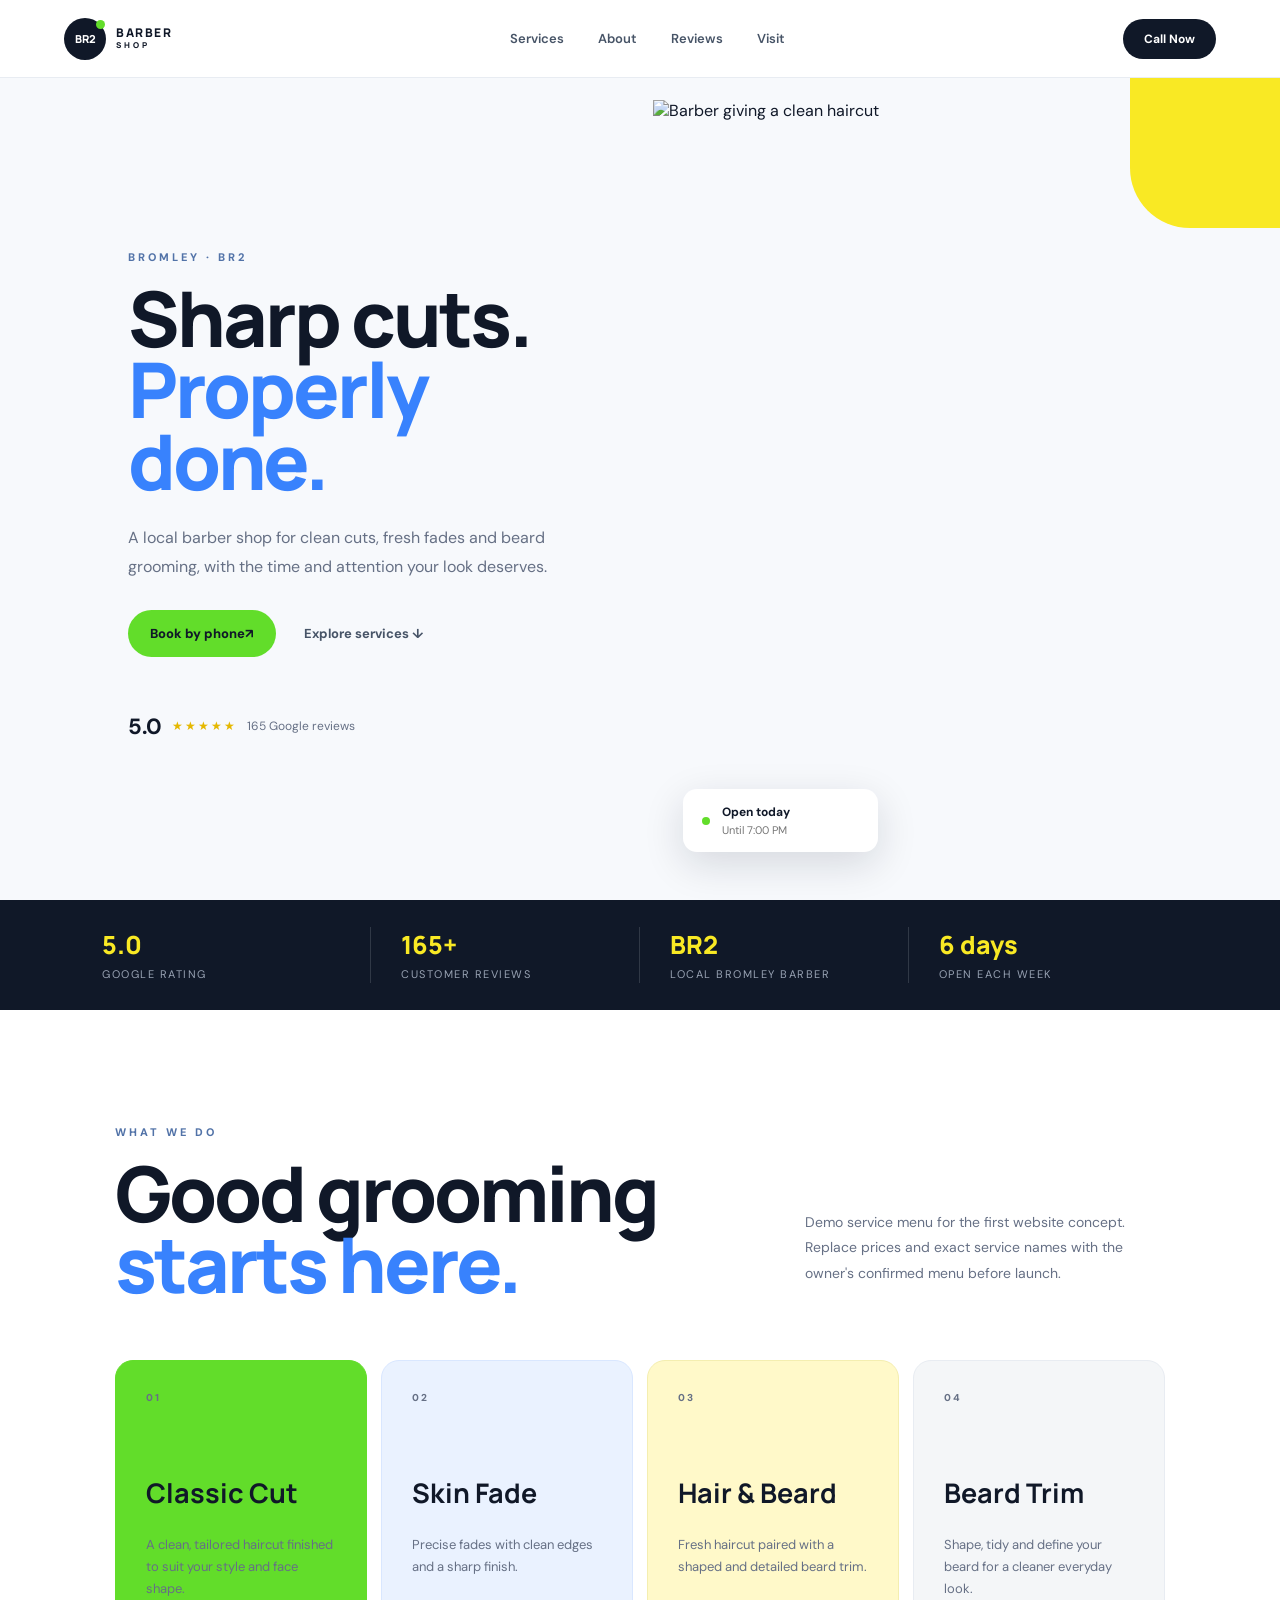
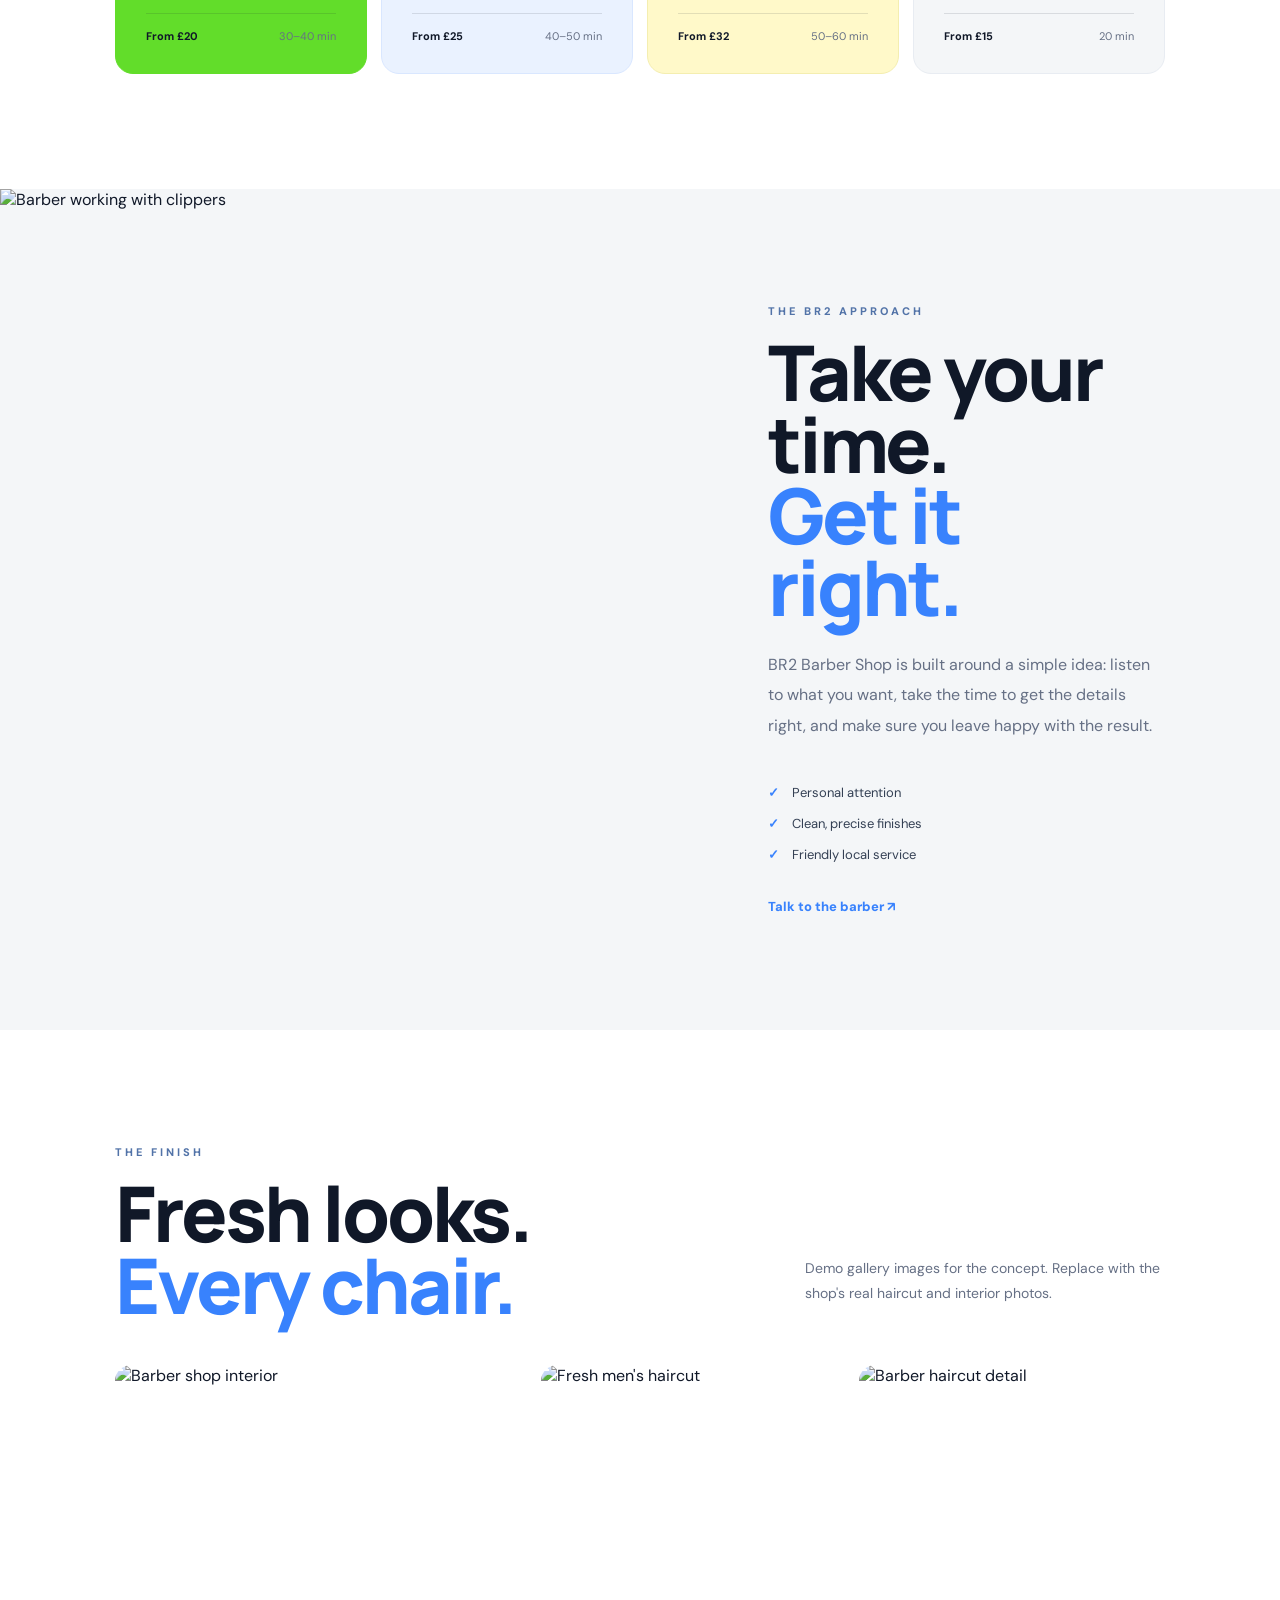
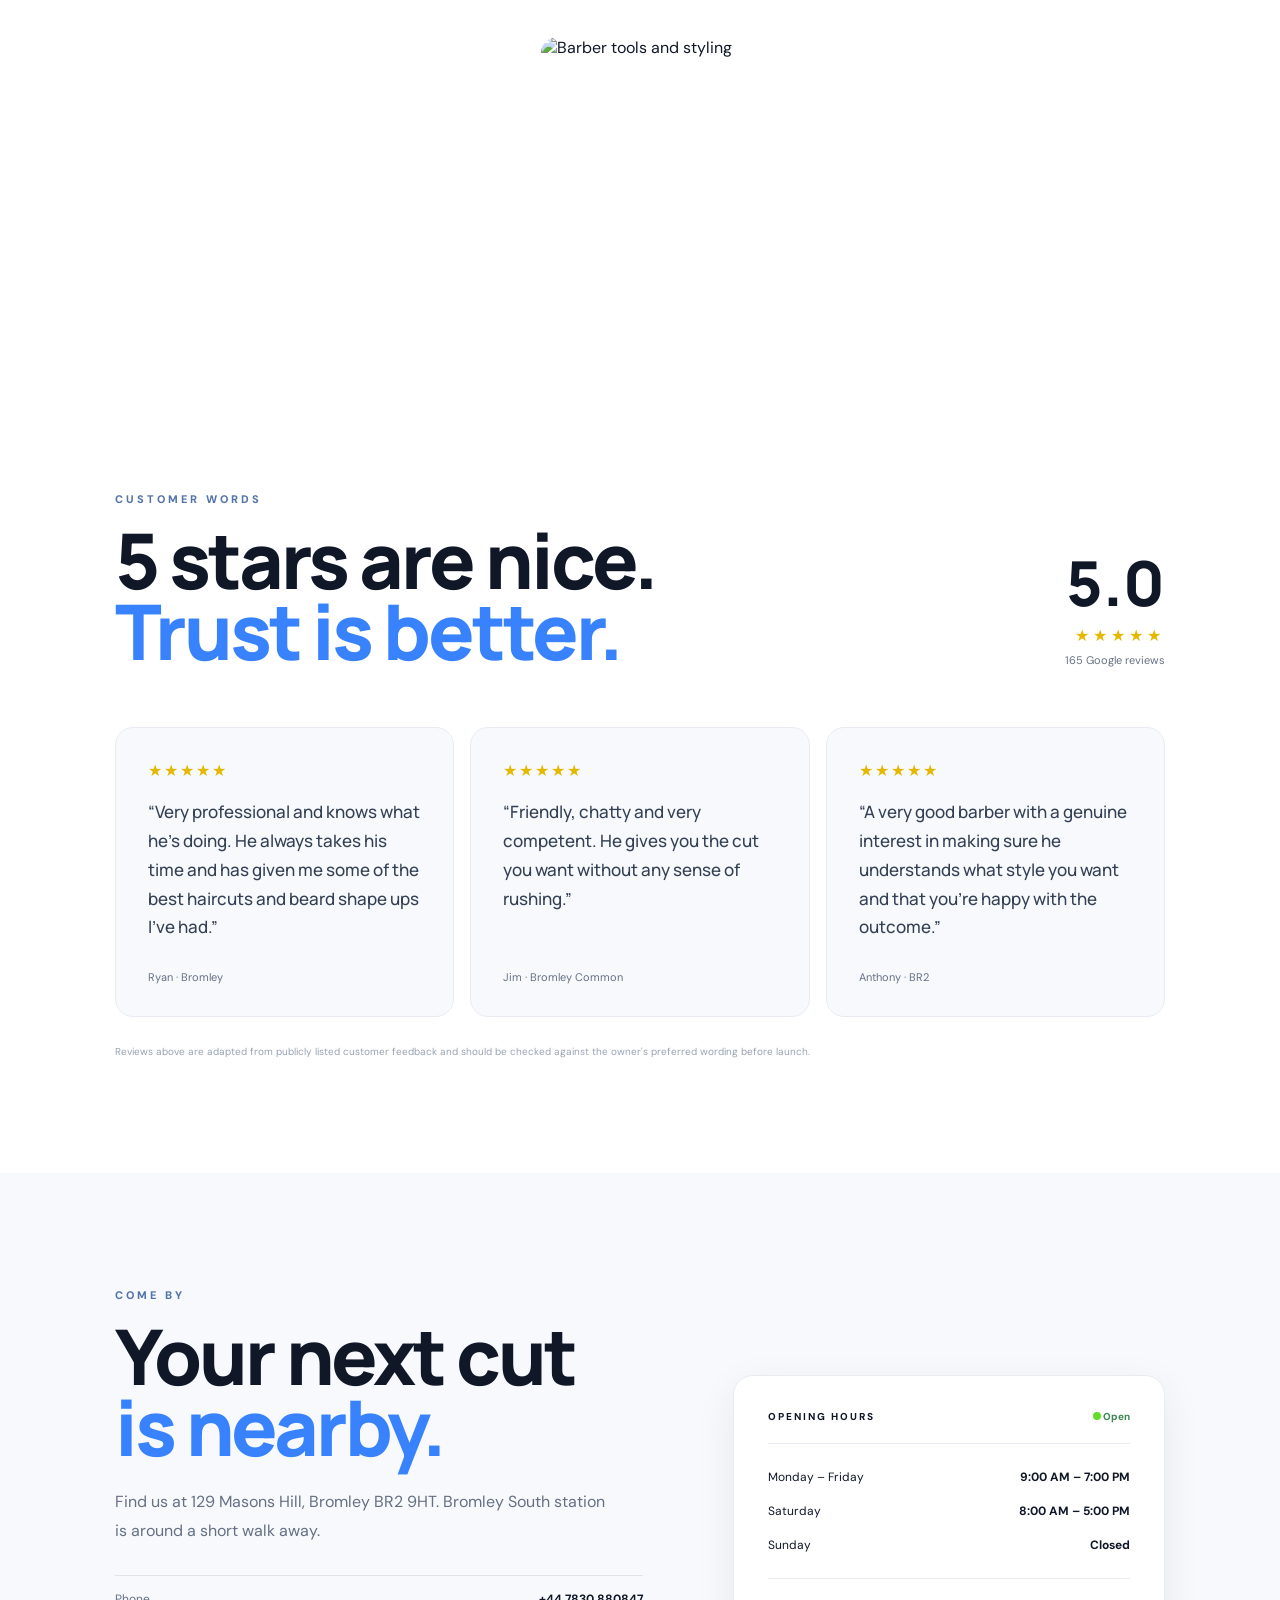
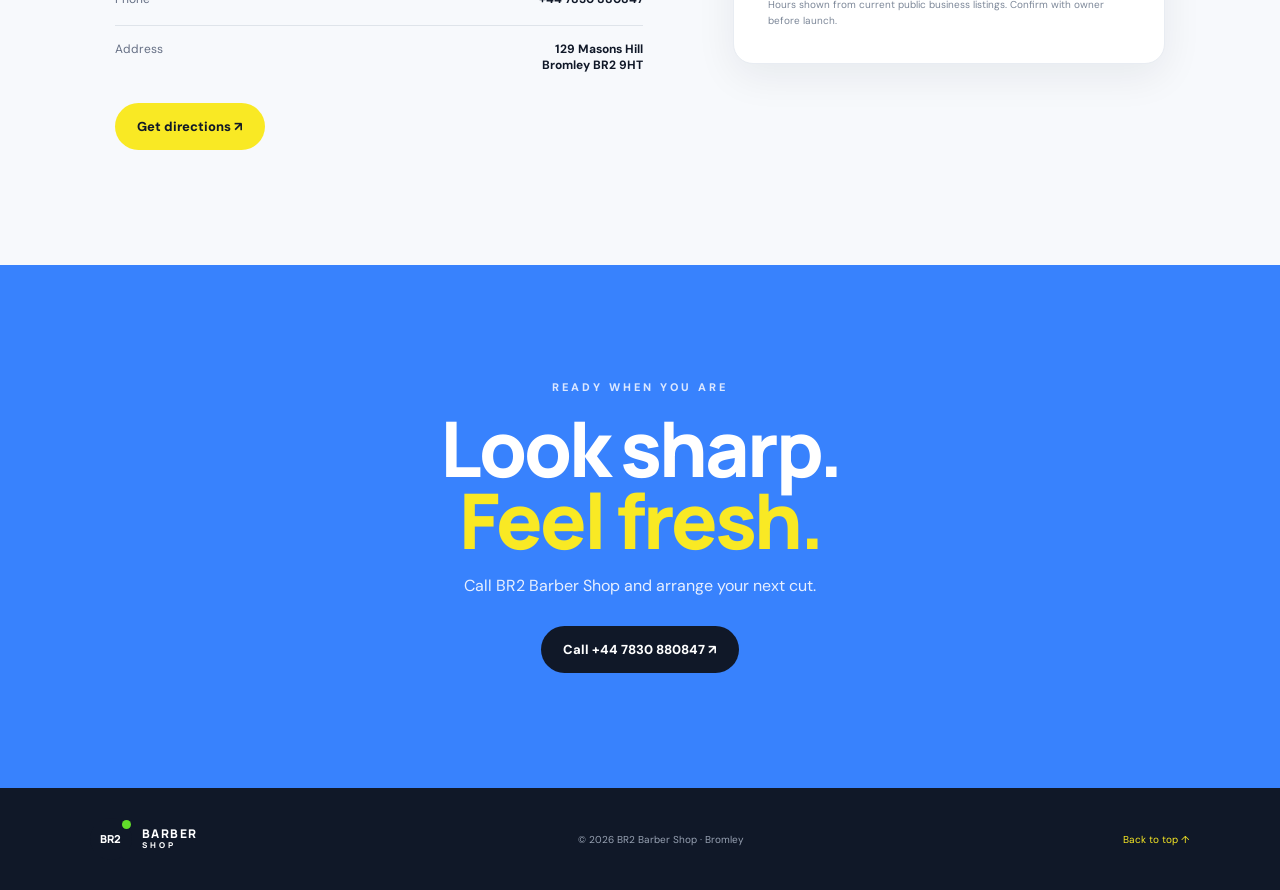
==== commit f9a3b232: "Add files via upload" ====
--- a/index.html
+++ b/index.html
@@ -1,12 +1,192 @@
-<!doctype html><html lang="en"><head><meta charset="utf-8"><meta name="viewport" content="width=device-width,initial-scale=1"><meta name="description" content="Dr. Sarah Khan provides compassionate, evidence-based healthcare and easy online appointment booking."><title>Dr. Sarah Khan | Compassionate Healthcare</title><link rel="stylesheet" href="styles.css"></head><body>
-<div class="topbar"><div class="container"><div class="top-links"><span>⌖ 123 Health St, Wellness City</span><span>☎ (123) 456-7890</span><span>✉ hello@drsarahkhan.com</span></div><div>Follow us: &nbsp; f &nbsp; ◎ &nbsp; in</div></div></div>
-<header class="navbar"><div class="container nav-inner"><a class="brand" href="index.html"><span class="brand-mark">+</span><span><strong>Dr. Sarah Khan</strong><small>CARE YOU CAN TRUST</small></span></a><button class="menu-toggle" aria-label="Open navigation" aria-expanded="false">☰</button><nav class="nav-menu"><a class="active" href="index.html">Home</a><a href="about.html">About</a><a href="services.html">Services</a><a href="appointment.html">Patients</a><a href="blog.html">Blog</a><a href="contact.html">Contact</a></nav><div class="nav-actions"><a class="btn btn-primary" href="appointment.html">Book Appointment</a></div></div></header>
-<main>
-<section class="hero"><div class="container hero-grid"><div><span class="eyebrow">✦ Welcome to better health</span><h1>Compassionate Care for a <span>Healthier You</span></h1><p>Personalized primary care with clinical expertise, empathy, and a simple path to getting the help you need.</p><div class="hero-actions"><a class="btn btn-primary" href="appointment.html">▣ Book Appointment</a><a class="btn btn-outline" href="#intro">▷ Watch Intro</a></div><div class="hero-note">✓ Accepting new patients &nbsp; • &nbsp; ✓ Same-week appointments available</div></div><div class="hero-media"><img src="assets/doctor-hero.png" alt="Dr. Sarah Khan in a modern medical clinic"><div class="booking-card"><h3>Book an Appointment</h3><form data-demo><div class="field"><input aria-label="Your name" placeholder="Your Name" required></div><div class="field"><input type="tel" aria-label="Phone number" placeholder="Phone Number" required></div><div class="field"><select aria-label="Select department" required><option value="">Select Department</option><option>General Consultation</option><option>Preventive Care</option><option>Women's Health</option></select></div><div class="field"><input type="date" aria-label="Select date" required></div><button class="btn btn-primary">Book Now</button><div class="callout">Or call us: <b>(123) 456-7890</b></div><div class="notice"></div></form></div></div></div></section>
-<section class="trust-strip"><div class="container trust-grid"><div class="trust-item"><div class="icon">✓</div><div><strong>Expert Care</strong><span>Experienced physician</span></div></div><div class="trust-item"><div class="icon">♡</div><div><strong>Personalized</strong><span>Care plans for you</span></div></div><div class="trust-item"><div class="icon">⌁</div><div><strong>Modern Care</strong><span>Evidence-based treatment</span></div></div><div class="trust-item"><div class="icon">★</div><div><strong>Patient First</strong><span>Your comfort matters</span></div></div></div></section>
-<section class="section" id="intro"><div class="container about-grid"><div class="about-image"><img src="assets/doctor-hero.png" alt="Dr. Sarah Khan smiling in her clinic"><div class="experience"><b>8+</b><small>Years Experience</small></div></div><div class="about-copy"><span class="eyebrow">About me</span><h2>Care that starts with listening.</h2><p>I'm Dr. Sarah Khan, a board-certified physician focused on practical, evidence-based care. I believe good healthcare begins with understanding the person behind the symptoms.</p><p>My approach combines careful diagnosis, clear explanations, preventive care, and treatment plans you can actually follow.</p><div class="stats"><div class="stat"><strong>5,000+</strong><span>Patients helped</span></div><div class="stat"><strong>8+</strong><span>Years experience</span></div><div class="stat"><strong>4.9/5</strong><span>Patient rating</span></div><div class="stat"><strong>15+</strong><span>Certifications</span></div></div><a class="btn btn-primary" href="about.html">Learn More About Me →</a></div></div></section>
-<section class="section soft"><div class="container"><div class="section-head center"><span class="eyebrow">What I offer</span><h2>Healthcare for every stage of life</h2><p>Clear guidance, preventive support, and treatment for common health needs.</p></div><div class="cards"><article class="card"><div class="service-icon">♥</div><h3>General Consultation</h3><p>Assessment and treatment for common illnesses, symptoms, and ongoing health concerns.</p><a href="services.html">Learn more →</a></article><article class="card"><div class="service-icon">⌁</div><h3>Preventive Care</h3><p>Routine checkups, screenings, lifestyle guidance, and personalized prevention plans.</p><a href="services.html">Learn more →</a></article><article class="card"><div class="service-icon">✚</div><h3>Women's Health</h3><p>Respectful, private care for routine women's health needs and long-term wellness.</p><a href="services.html">Learn more →</a></article></div></div></section>
-<section class="section"><div class="container split"><div><span class="eyebrow">Why patients choose us</span><h2>Simple healthcare. Clear answers.</h2><ul class="checklist"><li><span class="check">✓</span><span>Appointments that respect your time.</span></li><li><span class="check">✓</span><span>Plain-language explanations before treatment.</span></li><li><span class="check">✓</span><span>Follow-up support after your visit.</span></li><li><span class="check">✓</span><span>Secure and respectful patient communication.</span></li></ul><a class="btn btn-outline" href="appointment.html">Plan Your Visit</a></div><div class="testimonial"><div class="stars">★★★★★</div><p>“Dr. Khan took the time to explain everything clearly. I never felt rushed, and I left knowing exactly what to do next.”</p><div class="person"><div class="avatar">AM</div><div><strong>Amelia M.</strong><div class="post-meta">Verified patient</div></div></div></div></div></section>
-<section class="section soft"><div class="container"><div class="cta"><div><h2>Ready to take care of your health?</h2><p>Book a consultation and take the next step with a care plan built around you.</p></div><a class="btn btn-primary" style="background:#fff;color:#12345b" href="appointment.html">Book Appointment →</a></div></div></section>
-</main>
-<footer class="footer"><div class="container footer-grid"><div class="footer-brand"><div class="brand"><span class="brand-mark">+</span><span><strong style="color:#fff">Dr. Sarah Khan</strong><small style="color:#9fb2c6">CARE YOU CAN TRUST</small></span></div><p>Compassionate, evidence-based primary care for individuals and families.</p></div><div><h4>Explore</h4><a href="about.html">About</a><a href="services.html">Services</a><a href="blog.html">Health Journal</a><a href="contact.html">Contact</a></div><div><h4>Patient Care</h4><a href="appointment.html">Book Appointment</a><a href="appointment.html#faq">FAQs</a><a href="appointment.html">New Patients</a></div><div><h4>Contact</h4><a href="tel:+11234567890">(123) 456-7890</a><a href="mailto:hello@drsarahkhan.com">hello@drsarahkhan.com</a><a href="contact.html">123 Health St, Wellness City</a></div></div><div class="container copyright"><span>© <span data-year></span> Dr. Sarah Khan. Demo website.</span><span>Privacy · Accessibility · Terms</span></div></footer><script src="script.js"></script></body></html>
+<!DOCTYPE html>
+<html lang="en">
+<head>
+  <meta charset="UTF-8">
+  <meta name="viewport" content="width=device-width, initial-scale=1.0">
+  <meta name="description" content="BR2 Barber Shop in Bromley. Sharp cuts, clean fades and beard grooming at 129 Masons Hill.">
+  <title>BR2 Barber Shop | Bromley</title>
+  <link rel="preconnect" href="https://fonts.googleapis.com">
+  <link rel="preconnect" href="https://fonts.gstatic.com" crossorigin>
+  <link href="https://fonts.googleapis.com/css2?family=DM+Sans:wght@400;500;600;700&family=Manrope:wght@500;600;700;800&display=swap" rel="stylesheet">
+  <link rel="stylesheet" href="styles.css">
+</head>
+<body>
+  <header class="site-header">
+    <a class="logo" href="#top" aria-label="BR2 Barber Shop home">
+      <span class="logo-mark">BR2</span>
+      <span>BARBER<br><small>SHOP</small></span>
+    </a>
+    <nav class="nav" id="nav">
+      <a href="#services">Services</a>
+      <a href="#about">About</a>
+      <a href="#reviews">Reviews</a>
+      <a href="#visit">Visit</a>
+    </nav>
+    <a class="header-cta" href="tel:+447830880847">Call Now</a>
+    <button class="menu-btn" aria-label="Open menu" aria-expanded="false">☰</button>
+  </header>
+
+  <main id="top">
+    <section class="hero">
+      <div class="hero-copy">
+        <p class="eyebrow">BROMLEY · BR2</p>
+        <h1>Sharp cuts.<br><em>Properly done.</em></h1>
+        <p class="hero-text">A local barber shop for clean cuts, fresh fades and beard grooming, with the time and attention your look deserves.</p>
+        <div class="hero-actions">
+          <a class="btn btn-lime" href="tel:+447830880847">Book by phone <span>↗</span></a>
+          <a class="text-link" href="#services">Explore services <span>↓</span></a>
+        </div>
+        <div class="rating-row">
+          <strong>5.0</strong>
+          <span class="stars">★★★★★</span>
+          <span>165 Google reviews</span>
+        </div>
+      </div>
+      <div class="hero-image">
+        <img src="https://images.unsplash.com/photo-1621605815971-fbc98d665033?auto=format&fit=crop&w=1100&q=85" alt="Barber giving a clean haircut">
+        <div class="floating-card">
+          <span class="dot"></span>
+          <div><b>Open today</b><small>Until 7:00 PM</small></div>
+        </div>
+      </div>
+    </section>
+
+    <section class="trust-strip">
+      <div><strong>5.0</strong><span>Google rating</span></div>
+      <div><strong>165+</strong><span>Customer reviews</span></div>
+      <div><strong>BR2</strong><span>Local Bromley barber</span></div>
+      <div><strong>6 days</strong><span>Open each week</span></div>
+    </section>
+
+    <section class="section services" id="services">
+      <div class="section-heading">
+        <div>
+          <p class="eyebrow dark">WHAT WE DO</p>
+          <h2>Good grooming<br><em>starts here.</em></h2>
+        </div>
+        <p>Demo service menu for the first website concept. Replace prices and exact service names with the owner's confirmed menu before launch.</p>
+      </div>
+      <div class="service-grid">
+        <article class="service-card featured">
+          <span class="service-no">01</span>
+          <h3>Classic Cut</h3>
+          <p>A clean, tailored haircut finished to suit your style and face shape.</p>
+          <div><b>From £20</b><span>30–40 min</span></div>
+        </article>
+        <article class="service-card">
+          <span class="service-no">02</span>
+          <h3>Skin Fade</h3>
+          <p>Precise fades with clean edges and a sharp finish.</p>
+          <div><b>From £25</b><span>40–50 min</span></div>
+        </article>
+        <article class="service-card">
+          <span class="service-no">03</span>
+          <h3>Hair & Beard</h3>
+          <p>Fresh haircut paired with a shaped and detailed beard trim.</p>
+          <div><b>From £32</b><span>50–60 min</span></div>
+        </article>
+        <article class="service-card">
+          <span class="service-no">04</span>
+          <h3>Beard Trim</h3>
+          <p>Shape, tidy and define your beard for a cleaner everyday look.</p>
+          <div><b>From £15</b><span>20 min</span></div>
+        </article>
+      </div>
+    </section>
+
+    <section class="split-section" id="about">
+      <div class="split-image">
+        <img src="https://images.unsplash.com/photo-1599351431202-1e0f0137899a?auto=format&fit=crop&w=1100&q=85" alt="Barber working with clippers">
+      </div>
+      <div class="split-copy">
+        <p class="eyebrow dark">THE BR2 APPROACH</p>
+        <h2>Take your time.<br><em>Get it right.</em></h2>
+        <p>BR2 Barber Shop is built around a simple idea: listen to what you want, take the time to get the details right, and make sure you leave happy with the result.</p>
+        <div class="check-list">
+          <div><span>✓</span> Personal attention</div>
+          <div><span>✓</span> Clean, precise finishes</div>
+          <div><span>✓</span> Friendly local service</div>
+        </div>
+        <a class="dark-link" href="tel:+447830880847">Talk to the barber <span>↗</span></a>
+      </div>
+    </section>
+
+    <section class="gallery section">
+      <div class="section-heading compact">
+        <div>
+          <p class="eyebrow dark">THE FINISH</p>
+          <h2>Fresh looks.<br><em>Every chair.</em></h2>
+        </div>
+        <p>Demo gallery images for the concept. Replace with the shop's real haircut and interior photos.</p>
+      </div>
+      <div class="gallery-grid">
+        <img src="https://images.unsplash.com/photo-1503951914875-452162b0f3f1?auto=format&fit=crop&w=900&q=85" alt="Barber shop interior">
+        <img src="https://images.unsplash.com/photo-1622286342621-4bd786c2447c?auto=format&fit=crop&w=900&q=85" alt="Fresh men's haircut">
+        <img src="https://images.unsplash.com/photo-1621605815971-fbc98d665033?auto=format&fit=crop&w=900&q=85" alt="Barber haircut detail">
+        <img src="https://images.unsplash.com/photo-1593702295094-aea3c2a8a3a0?auto=format&fit=crop&w=900&q=85" alt="Barber tools and styling">
+      </div>
+    </section>
+
+    <section class="reviews section" id="reviews">
+      <div class="reviews-top">
+        <div>
+          <p class="eyebrow">CUSTOMER WORDS</p>
+          <h2>5 stars are nice.<br><em>Trust is better.</em></h2>
+        </div>
+        <div class="big-rating"><strong>5.0</strong><span>★★★★★</span><small>165 Google reviews</small></div>
+      </div>
+      <div class="review-grid">
+        <blockquote>
+          <div class="quote-stars">★★★★★</div>
+          <p>“Very professional and knows what he's doing. He always takes his time and has given me some of the best haircuts and beard shape ups I've had.”</p>
+          <footer>Ryan · Bromley</footer>
+        </blockquote>
+        <blockquote>
+          <div class="quote-stars">★★★★★</div>
+          <p>“Friendly, chatty and very competent. He gives you the cut you want without any sense of rushing.”</p>
+          <footer>Jim · Bromley Common</footer>
+        </blockquote>
+        <blockquote>
+          <div class="quote-stars">★★★★★</div>
+          <p>“A very good barber with a genuine interest in making sure he understands what style you want and that you're happy with the outcome.”</p>
+          <footer>Anthony · BR2</footer>
+        </blockquote>
+      </div>
+      <p class="review-note">Reviews above are adapted from publicly listed customer feedback and should be checked against the owner's preferred wording before launch.</p>
+    </section>
+
+    <section class="visit section" id="visit">
+      <div class="visit-copy">
+        <p class="eyebrow dark">COME BY</p>
+        <h2>Your next cut<br><em>is nearby.</em></h2>
+        <p>Find us at 129 Masons Hill, Bromley BR2 9HT. Bromley South station is around a short walk away.</p>
+        <div class="contact-list">
+          <a href="tel:+447830880847"><span>Phone</span><strong>+44 7830 880847</strong></a>
+          <div><span>Address</span><strong>129 Masons Hill<br>Bromley BR2 9HT</strong></div>
+        </div>
+        <a class="btn btn-yellow" href="https://www.google.com/maps/search/?api=1&query=BR2+Barber+Shop+129+Masons+Hill+Bromley+BR2+9HT" target="_blank" rel="noopener">Get directions ↗</a>
+      </div>
+      <div class="hours-card">
+        <div class="hours-head"><span>OPENING HOURS</span><span class="status"><i></i> Open</span></div>
+        <div class="hours"><div><span>Monday – Friday</span><b>9:00 AM – 7:00 PM</b></div><div><span>Saturday</span><b>8:00 AM – 5:00 PM</b></div><div><span>Sunday</span><b>Closed</b></div></div>
+        <div class="hours-foot">Hours shown from current public business listings. Confirm with owner before launch.</div>
+      </div>
+    </section>
+
+    <section class="final-cta">
+      <p class="eyebrow">READY WHEN YOU ARE</p>
+      <h2>Look sharp.<br><em>Feel fresh.</em></h2>
+      <p>Call BR2 Barber Shop and arrange your next cut.</p>
+      <a class="btn btn-dark" href="tel:+447830880847">Call +44 7830 880847 ↗</a>
+    </section>
+  </main>
+
+  <footer class="footer">
+    <div class="logo"><span class="logo-mark">BR2</span><span>BARBER<br><small>SHOP</small></span></div>
+    <span>© <span id="year"></span> BR2 Barber Shop · Bromley</span>
+    <a href="#top">Back to top ↑</a>
+  </footer>
+
+  <script src="script.js"></script>
+</body>
+</html>
--- a/styles.css
+++ b/styles.css
@@ -1,4 +1,97 @@
-:root{--navy:#12345b;--blue:#2b78c5;--sky:#eaf5ff;--ink:#18324f;--muted:#66758a;--line:#dce7f2;--white:#fff;--bg:#f7fbff;--radius:18px;--shadow:0 18px 50px rgba(20,54,90,.10)}
-*{box-sizing:border-box}html{scroll-behavior:smooth}body{margin:0;font-family:Inter,ui-sans-serif,system-ui,-apple-system,BlinkMacSystemFont,"Segoe UI",sans-serif;color:var(--ink);background:var(--white);line-height:1.6}a{color:inherit;text-decoration:none}button,input,select,textarea{font:inherit}img{max-width:100%;display:block}.container{width:min(1180px,calc(100% - 40px));margin:auto}.topbar{background:#eef7ff;border-bottom:1px solid #e2edf7;font-size:13px;color:#53667c}.topbar .container{display:flex;justify-content:space-between;gap:20px;padding:10px 0}.top-links{display:flex;gap:24px;flex-wrap:wrap}.top-links span{display:flex;gap:7px;align-items:center}.navbar{position:sticky;top:0;z-index:20;background:rgba(255,255,255,.94);backdrop-filter:blur(14px);border-bottom:1px solid rgba(220,231,242,.8)}.nav-inner{height:78px;display:flex;align-items:center;justify-content:space-between;gap:30px}.brand{display:flex;align-items:center;gap:11px}.brand-mark{width:42px;height:42px;border-radius:12px;background:var(--navy);color:#fff;display:grid;place-items:center;font-weight:800;font-size:20px}.brand strong{display:block;font-size:20px;letter-spacing:-.4px}.brand small{display:block;color:#708197;font-size:9px;letter-spacing:3px;margin-top:-2px}.nav-menu{display:flex;align-items:center;gap:30px;font-size:14px;font-weight:650}.nav-menu a{color:#30435a}.nav-menu a:hover,.nav-menu a.active{color:var(--blue)}.nav-actions{display:flex;align-items:center;gap:10px}.btn{border:0;border-radius:10px;padding:13px 20px;font-weight:750;cursor:pointer;display:inline-flex;align-items:center;justify-content:center;gap:8px;transition:.2s ease}.btn-primary{background:var(--navy);color:#fff;box-shadow:0 8px 18px rgba(18,52,91,.18)}.btn-primary:hover{transform:translateY(-2px);background:#0d2a4a}.btn-outline{background:#fff;border:1px solid #76a8d7;color:var(--navy)}.btn-outline:hover{background:var(--sky)}.menu-toggle{display:none;border:1px solid var(--line);background:#fff;border-radius:10px;padding:9px 12px;font-size:20px}.hero{position:relative;overflow:hidden;background:linear-gradient(110deg,#fff 0%,#fff 45%,#eef7ff 100%);padding:58px 0 72px}.hero-grid{display:grid;grid-template-columns:1.02fr .98fr;gap:45px;align-items:center}.eyebrow{display:inline-flex;align-items:center;gap:8px;background:#eaf4ff;color:#1c5f9f;border-radius:999px;padding:8px 13px;font-size:12px;font-weight:800;letter-spacing:1.4px;text-transform:uppercase}.hero h1{font-size:clamp(44px,5vw,68px);line-height:1.02;letter-spacing:-2.5px;margin:20px 0 20px;color:#122f55}.hero h1 span{color:var(--blue)}.hero p{font-size:18px;color:#5d6d82;max-width:610px}.hero-actions{display:flex;gap:12px;margin:28px 0}.hero-note{font-size:13px;color:#728197}.hero-media{position:relative;min-height:520px}.hero-media img{height:540px;width:100%;object-fit:cover;object-position:center;border-radius:28px;box-shadow:var(--shadow)}.booking-card{position:absolute;right:-18px;top:45px;width:305px;background:#fff;border-radius:16px;padding:25px;box-shadow:0 24px 60px rgba(17,51,84,.18)}.booking-card h3{margin:0 0 16px;font-size:20px}.field{margin-bottom:10px}.field input,.field select,.field textarea{width:100%;border:1px solid var(--line);border-radius:9px;padding:12px 13px;outline:none;background:#fff;color:var(--ink)}.field input:focus,.field select:focus,.field textarea:focus{border-color:var(--blue);box-shadow:0 0 0 3px #e5f2ff}.booking-card .btn{width:100%;margin-top:4px}.callout{margin-top:13px;text-align:center;font-size:12px;color:#63758a}.trust-strip{position:relative;margin-top:-28px;z-index:2}.trust-grid{display:grid;grid-template-columns:repeat(4,1fr);background:#fff;border-radius:17px;box-shadow:var(--shadow);padding:19px}.trust-item{display:flex;gap:13px;padding:12px 17px;border-right:1px solid #edf2f7}.trust-item:last-child{border-right:0}.icon{width:40px;height:40px;flex:0 0 40px;border-radius:50%;background:#edf6ff;color:var(--blue);display:grid;place-items:center;font-weight:800}.trust-item strong{display:block;font-size:13px}.trust-item span{font-size:12px;color:#7a899a}.section{padding:92px 0}.section-head{max-width:680px;margin-bottom:42px}.section-head.center{margin-left:auto;margin-right:auto;text-align:center}.section-head h2{font-size:42px;line-height:1.12;letter-spacing:-1.3px;margin:12px 0}.section-head p{color:var(--muted);font-size:16px}.about-grid{display:grid;grid-template-columns:.95fr 1.05fr;gap:70px;align-items:center}.about-image{position:relative}.about-image img{border-radius:22px;height:460px;width:100%;object-fit:cover;object-position:center}.experience{position:absolute;left:-28px;bottom:28px;background:var(--blue);color:#fff;padding:20px;border-radius:15px;box-shadow:0 14px 35px rgba(43,120,197,.28);text-align:center}.experience b{font-size:34px;display:block;line-height:1}.about-copy h2{font-size:42px;line-height:1.1;margin:12px 0}.about-copy p{color:var(--muted)}.stats{display:grid;grid-template-columns:repeat(4,1fr);gap:15px;margin:28px 0}.stat strong{display:block;font-size:24px;color:var(--navy)}.stat span{font-size:12px;color:#758397}.cards{display:grid;grid-template-columns:repeat(3,1fr);gap:20px}.card{background:#fff;border:1px solid #e4edf5;border-radius:18px;padding:26px;transition:.2s ease}.card:hover{transform:translateY(-4px);box-shadow:var(--shadow)}.card h3{margin:17px 0 7px;font-size:19px}.card p{color:var(--muted);font-size:14px}.service-icon{width:52px;height:52px;border-radius:14px;background:#edf6ff;color:var(--blue);display:grid;place-items:center;font-size:22px}.soft{background:var(--bg)}.split{display:grid;grid-template-columns:1fr 1fr;gap:70px;align-items:center}.checklist{padding:0;margin:25px 0;list-style:none}.checklist li{margin:13px 0;display:flex;gap:10px}.check{color:#2180c8;font-weight:900}.testimonial{background:#fff;border:1px solid var(--line);padding:28px;border-radius:18px}.stars{letter-spacing:2px;color:#e7a929}.testimonial p{font-size:17px;color:#506176}.person{display:flex;align-items:center;gap:12px}.avatar{width:44px;height:44px;border-radius:50%;background:#dbeeff;display:grid;place-items:center;font-weight:800;color:#1e67a6}.cta{background:var(--navy);color:#fff;border-radius:25px;padding:52px 60px;display:flex;justify-content:space-between;align-items:center;gap:30px}.cta h2{font-size:36px;line-height:1.15;margin:0 0 10px}.cta p{margin:0;color:#c7d6e6}.footer{background:#0e2744;color:#c8d5e3;padding:60px 0 25px}.footer-grid{display:grid;grid-template-columns:1.4fr 1fr 1fr 1.2fr;gap:45px}.footer h4{color:#fff;margin:0 0 16px}.footer a{display:block;margin:9px 0;color:#b8c8d9;font-size:14px}.footer-brand p{max-width:350px;font-size:14px}.copyright{border-top:1px solid #28425f;margin-top:40px;padding-top:20px;font-size:12px;display:flex;justify-content:space-between}.page-hero{background:linear-gradient(110deg,#eff7ff,#fff);padding:75px 0}.page-hero h1{font-size:54px;line-height:1.05;margin:15px 0}.page-hero p{max-width:650px;color:var(--muted);font-size:17px}.breadcrumb{font-size:13px;color:#6b7b8e}.service-detail{display:grid;grid-template-columns:1fr 1fr;gap:55px;align-items:start;margin-bottom:65px}.service-detail:nth-child(even){direction:rtl}.service-detail:nth-child(even)>*{direction:ltr}.service-detail img{width:100%;height:330px;object-fit:cover;border-radius:20px;background:#eef7ff}.service-detail h2{font-size:34px;margin:0 0 12px}.price-list{display:grid;gap:10px;margin-top:20px}.price-row{display:flex;justify-content:space-between;border-bottom:1px dashed #d8e3ed;padding:10px 0}.form-layout{display:grid;grid-template-columns:1fr .72fr;gap:30px}.form-card{border:1px solid var(--line);border-radius:18px;padding:30px;background:#fff;box-shadow:0 10px 35px rgba(20,54,90,.06)}.form-grid{display:grid;grid-template-columns:1fr 1fr;gap:14px}.form-card label{display:block;font-size:13px;font-weight:700;margin-bottom:6px}.form-card .field{margin-bottom:16px}.info-card{background:var(--navy);color:#fff;border-radius:18px;padding:30px;height:max-content}.info-card p,.info-card li{color:#cbd8e7}.faq{display:grid;gap:12px}.faq details{border:1px solid var(--line);border-radius:13px;padding:17px 20px;background:#fff}.faq summary{font-weight:750;cursor:pointer}.blog-grid{display:grid;grid-template-columns:repeat(3,1fr);gap:22px}.post{border:1px solid var(--line);border-radius:18px;overflow:hidden;background:#fff}.post-cover{height:190px;background:linear-gradient(135deg,#dceeff,#f4f9fd);display:grid;place-items:center;font-size:50px}.post-body{padding:22px}.post-meta{font-size:12px;color:#7a8b9e}.post h3{font-size:19px;line-height:1.3}.contact-grid{display:grid;grid-template-columns:.8fr 1.2fr;gap:30px}.contact-list{display:grid;gap:13px}.contact-item{border:1px solid var(--line);border-radius:14px;padding:18px}.contact-item strong{display:block}.notice{padding:13px 15px;border-radius:10px;background:#edf8f0;color:#2b7040;font-size:13px;display:none}.mobile-only{display:none}@media(max-width:1050px){.nav-menu{gap:18px}.booking-card{right:-8px}.hero-grid{gap:25px}.trust-item{padding:10px}.footer-grid{grid-template-columns:1fr 1fr}.form-layout{grid-template-columns:1fr}}
-@media(max-width:800px){.container{width:min(100% - 28px,650px)}.topbar{display:none}.nav-inner{height:68px}.menu-toggle{display:block}.nav-menu{display:none;position:absolute;top:68px;left:0;right:0;background:#fff;border-bottom:1px solid var(--line);padding:15px 20px;flex-direction:column;align-items:flex-start}.nav-menu.open{display:flex}.nav-actions{display:none}.hero{padding:45px 0 55px}.hero-grid,.about-grid,.split,.service-detail,.contact-grid{grid-template-columns:1fr}.hero h1{font-size:45px}.hero-media{min-height:440px}.hero-media img{height:440px}.booking-card{position:relative;right:auto;top:auto;margin:-75px 15px 0;z-index:2;width:auto}.trust-strip{margin-top:25px}.trust-grid{grid-template-columns:1fr 1fr}.trust-item:nth-child(2){border-right:0}.trust-item:nth-child(3),.trust-item:nth-child(4){border-top:1px solid #edf2f7}.section{padding:65px 0}.section-head h2,.about-copy h2{font-size:34px}.stats{grid-template-columns:1fr 1fr}.cards,.blog-grid{grid-template-columns:1fr}.cta{padding:35px 25px;flex-direction:column;align-items:flex-start}.cta h2{font-size:30px}.page-hero h1{font-size:42px}.form-grid{grid-template-columns:1fr}.footer-grid{grid-template-columns:1fr}.copyright{flex-direction:column;gap:8px}.mobile-only{display:block}}
-@media(max-width:480px){.brand strong{font-size:17px}.hero h1{font-size:38px;letter-spacing:-1.5px}.hero-actions{flex-direction:column}.hero-actions .btn{width:100%}.hero-media img{height:380px}.trust-grid{grid-template-columns:1fr}.trust-item{border-right:0!important;border-top:1px solid #edf2f7}.trust-item:first-child{border-top:0}.experience{left:10px}.about-image img{height:370px}}
+*{box-sizing:border-box}
+:root{--lime:#62DD2A;--yellow:#F9E924;--blue:#3882FD;--ink:#101828;--muted:#667085;--paper:#fff;--soft:#f6f8fb;--line:#e8ecf2}
+html{scroll-behavior:smooth}
+body{margin:0;background:var(--paper);color:var(--ink);font-family:"DM Sans",sans-serif}
+a{text-decoration:none;color:inherit}
+img{display:block;width:100%;height:100%;object-fit:cover}
+.site-header{height:78px;padding:0 5vw;display:flex;align-items:center;justify-content:space-between;background:#fff;position:sticky;top:0;z-index:20;border-bottom:1px solid var(--line)}
+.logo{display:flex;align-items:center;gap:10px;font-family:Manrope;font-weight:800;font-size:12px;line-height:.85;letter-spacing:1.5px}
+.logo small{font-size:8px;letter-spacing:3px}
+.logo-mark{width:42px;height:42px;background:var(--ink);border-radius:50%;display:grid;place-items:center;font-size:11px;color:#fff;letter-spacing:0;position:relative}
+.logo-mark:after{content:"";position:absolute;width:9px;height:9px;background:var(--lime);border-radius:50%;right:1px;top:2px}
+.nav{display:flex;gap:34px;font-size:13px;color:#475467;font-weight:600}
+.nav a:hover{color:var(--blue)}
+.header-cta{background:var(--ink);color:#fff;padding:12px 21px;border-radius:30px;font-size:12px;font-weight:700}
+.menu-btn{display:none;background:none;border:0;color:var(--ink);font-size:25px}
+.hero{min-height:calc(100vh - 78px);background:#f7f9fc;display:grid;grid-template-columns:1.02fr .98fr}
+.hero-copy{padding:8vw 7vw 7vw 10vw;display:flex;flex-direction:column;justify-content:center}
+.eyebrow{font-size:11px;letter-spacing:3px;color:#5273a8;font-weight:800;margin:0 0 18px}
+.hero h1,.final-cta h2,.reviews h2,.visit h2,.section h2,.split-copy h2{font:800 clamp(46px,6vw,82px)/.93 Manrope;margin:0;letter-spacing:-3px}
+.hero h1 em,.final-cta h2 em,.reviews h2 em,.visit h2 em,.section h2 em,.split-copy h2 em{font-style:normal;color:var(--blue)}
+.hero-text{max-width:500px;color:var(--muted);line-height:1.8;font-size:16px;margin:28px 0}
+.hero-actions{display:flex;align-items:center;gap:28px}
+.btn{display:inline-flex;align-items:center;justify-content:center;padding:15px 22px;border-radius:30px;font-size:13px;font-weight:800}
+.btn-dark{background:var(--ink);color:#fff}
+.btn-lime{background:var(--lime);color:var(--ink)}
+.btn-yellow{background:var(--yellow);color:var(--ink)}
+.text-link{font-size:13px;color:#475467;font-weight:700}
+.rating-row{margin-top:55px;display:flex;align-items:center;gap:10px;font-size:12px;color:#667085}
+.rating-row strong{font-size:22px;color:var(--ink)}
+.stars,.quote-stars{color:#e5b800;letter-spacing:2px}
+.hero-image{position:relative;min-height:650px;padding:22px 22px 22px 0}
+.hero-image:before{content:"";position:absolute;width:150px;height:150px;background:var(--yellow);right:0;top:0;border-radius:0 0 0 60px;z-index:0}
+.hero-image img{position:relative;z-index:1;border-radius:0 0 0 80px}
+.floating-card{position:absolute;z-index:2;bottom:48px;left:30px;background:#fff;color:var(--ink);padding:15px 19px;display:flex;align-items:center;gap:12px;min-width:195px;border-radius:14px;box-shadow:0 12px 40px rgba(16,24,40,.14)}
+.floating-card small,.floating-card b{display:block}
+.floating-card b{font-size:12px}.floating-card small{font-size:11px;color:#777;margin-top:3px}
+.dot,.status i{width:8px;height:8px;background:var(--lime);border-radius:50%;display:inline-block}
+.trust-strip{background:var(--ink);color:#fff;display:grid;grid-template-columns:repeat(4,1fr);padding:27px 8vw}
+.trust-strip div{border-right:1px solid #303846;padding-left:30px}
+.trust-strip div:first-child{padding-left:0}.trust-strip div:last-child{border:0}
+.trust-strip strong{font:800 25px Manrope;display:block;color:var(--yellow)}
+.trust-strip span{font-size:11px;text-transform:uppercase;letter-spacing:1.5px;color:#98a2b3}
+.section{padding:115px 9vw}
+.section-heading{display:flex;justify-content:space-between;gap:50px;align-items:end;margin-bottom:60px}
+.section-heading>p{max-width:360px;line-height:1.8;color:#667085;font-size:14px}
+.service-grid{display:grid;grid-template-columns:repeat(4,1fr);gap:14px}
+.service-card{background:#f4f6f8;border:1px solid var(--line);padding:30px;min-height:285px;display:flex;flex-direction:column;border-radius:18px}
+.service-card.featured{background:var(--lime);border-color:var(--lime)}
+.service-card:nth-child(2){background:#eaf2ff;border-color:#d9e7ff}
+.service-card:nth-child(3){background:#fff9c9;border-color:#f4eeb0}
+.service-card:nth-child(4){background:#f4f6f8}
+.service-no{font-size:10px;letter-spacing:2px;color:#667085;font-weight:800}
+.service-card h3{font:700 27px Manrope;margin:70px 0 10px}
+.service-card p{font-size:13px;line-height:1.7;color:#667085}
+.service-card div{margin-top:auto;display:flex;justify-content:space-between;font-size:11px;border-top:1px solid rgba(16,24,40,.12);padding-top:15px}
+.service-card div span{color:#667085}
+.split-section{display:grid;grid-template-columns:1fr 1fr;background:#f4f6f8}
+.split-image{min-height:680px}
+.split-copy{padding:9vw 10vw;display:flex;flex-direction:column;justify-content:center}
+.split-copy>p:not(.eyebrow){color:#667085;line-height:1.9;max-width:500px;margin:28px 0}
+.check-list{display:grid;gap:14px;margin:15px 0 35px;font-size:13px;color:#344054}
+.check-list span{color:var(--blue);margin-right:10px;font-weight:900}
+.dark-link{font-size:13px;color:var(--blue);font-weight:800}
+.gallery{padding-bottom:80px}
+.compact{margin-bottom:45px}
+.gallery-grid{display:grid;grid-template-columns:1.15fr .85fr .85fr;grid-template-rows:260px 260px;gap:12px}
+.gallery-grid img{border-radius:16px}
+.gallery-grid img:first-child{grid-row:span 2}
+.reviews{background:#fff;color:var(--ink)}
+.reviews-top{display:flex;justify-content:space-between;align-items:end;margin-bottom:60px}
+.big-rating{text-align:right}
+.big-rating strong{display:block;font:800 62px Manrope}
+.big-rating span{color:#e5b800;letter-spacing:4px}
+.big-rating small{display:block;color:#667085;font-size:11px;margin-top:7px}
+.review-grid{display:grid;grid-template-columns:repeat(3,1fr);gap:16px}
+.review-grid blockquote{margin:0;padding:32px;background:#f7f9fc;border:1px solid var(--line);border-radius:18px}
+.review-grid p{font:500 17px/1.7 Manrope;color:#344054;min-height:155px}
+.review-grid footer{font-size:11px;color:#667085}
+.review-note{font-size:10px;color:#98a2b3;margin:28px 0 0}
+.visit{display:grid;grid-template-columns:1.1fr .9fr;gap:90px;background:#f7f9fc}
+.visit-copy>p:not(.eyebrow){max-width:500px;color:#667085;line-height:1.8;margin:25px 0 30px}
+.contact-list{display:grid;gap:18px;margin-bottom:30px}
+.contact-list a,.contact-list div{border-top:1px solid #dfe4ea;padding-top:15px;display:flex;justify-content:space-between;gap:30px;font-size:12px}
+.contact-list span{color:#667085}.contact-list strong{text-align:right}
+.hours-card{background:#fff;padding:34px;align-self:center;border:1px solid var(--line);border-radius:20px;box-shadow:0 12px 40px rgba(16,24,40,.07)}
+.hours-head{display:flex;justify-content:space-between;font-size:10px;letter-spacing:2px;font-weight:800;padding-bottom:20px;border-bottom:1px solid var(--line)}
+.status{letter-spacing:0;color:#3d8755}.hours{display:grid;gap:18px;padding:25px 0}
+.hours div{display:flex;justify-content:space-between;font-size:12px}.hours b{font-weight:700}
+.hours-foot{font-size:10px;line-height:1.6;color:#7c8798;border-top:1px solid var(--line);padding-top:18px}
+.final-cta{background:var(--blue);text-align:center;padding:115px 20px;color:#fff}
+.final-cta .eyebrow{color:#dbe7ff}
+.final-cta h2 em{color:var(--yellow)}
+.final-cta p:not(.eyebrow){margin:20px auto 30px;color:#e7efff}
+.footer{background:var(--ink);color:#98a2b3;padding:30px 7vw;display:flex;align-items:center;justify-content:space-between;font-size:10px}
+.footer .logo{color:#fff}.footer>a{color:var(--yellow)}
+@media(max-width:900px){.nav{display:none}.menu-btn{display:block}.header-cta{display:none}.hero{grid-template-columns:1fr}.hero-copy{padding:80px 7vw}.hero-image{min-height:520px;padding:0 0 20px}.hero-image:before{right:0}.hero-image img{border-radius:0 0 0 60px}.trust-strip{grid-template-columns:repeat(2,1fr);gap:20px}.trust-strip div{border:0;padding-left:0}.service-grid{grid-template-columns:repeat(2,1fr)}.split-section,.visit{grid-template-columns:1fr}.split-image{min-height:500px}.review-grid{grid-template-columns:1fr}.reviews-top{align-items:start;gap:30px}.gallery-grid{grid-template-columns:1fr 1fr;grid-template-rows:250px 250px}.gallery-grid img:first-child{grid-row:span 1}.gallery-grid img:last-child{grid-column:span 2}.section{padding:85px 7vw}}
+@media(max-width:560px){.hero h1,.final-cta h2,.reviews h2,.visit h2,.section h2,.split-copy h2{letter-spacing:-2px}.hero-actions{align-items:flex-start;flex-direction:column;gap:20px}.rating-row{margin-top:35px;flex-wrap:wrap}.trust-strip{padding:22px 7vw}.trust-strip strong{font-size:20px}.trust-strip span{font-size:9px}.section-heading,.reviews-top{display:block}.section-heading>p{margin-top:25px}.service-grid{grid-template-columns:1fr}.service-card{min-height:250px}.service-card h3{margin-top:55px}.gallery-grid{display:grid;grid-template-columns:1fr;grid-template-rows:auto}.gallery-grid img,.gallery-grid img:last-child{height:280px;grid-column:auto;grid-row:auto}.split-image{min-height:420px}.split-copy{padding:75px 8vw}.contact-list a,.contact-list div{display:block}.contact-list strong{display:block;text-align:left;margin-top:6px}.hours-card{padding:25px}.hours div{gap:20px}.footer{display:grid;gap:20px;text-align:center;justify-items:center}}
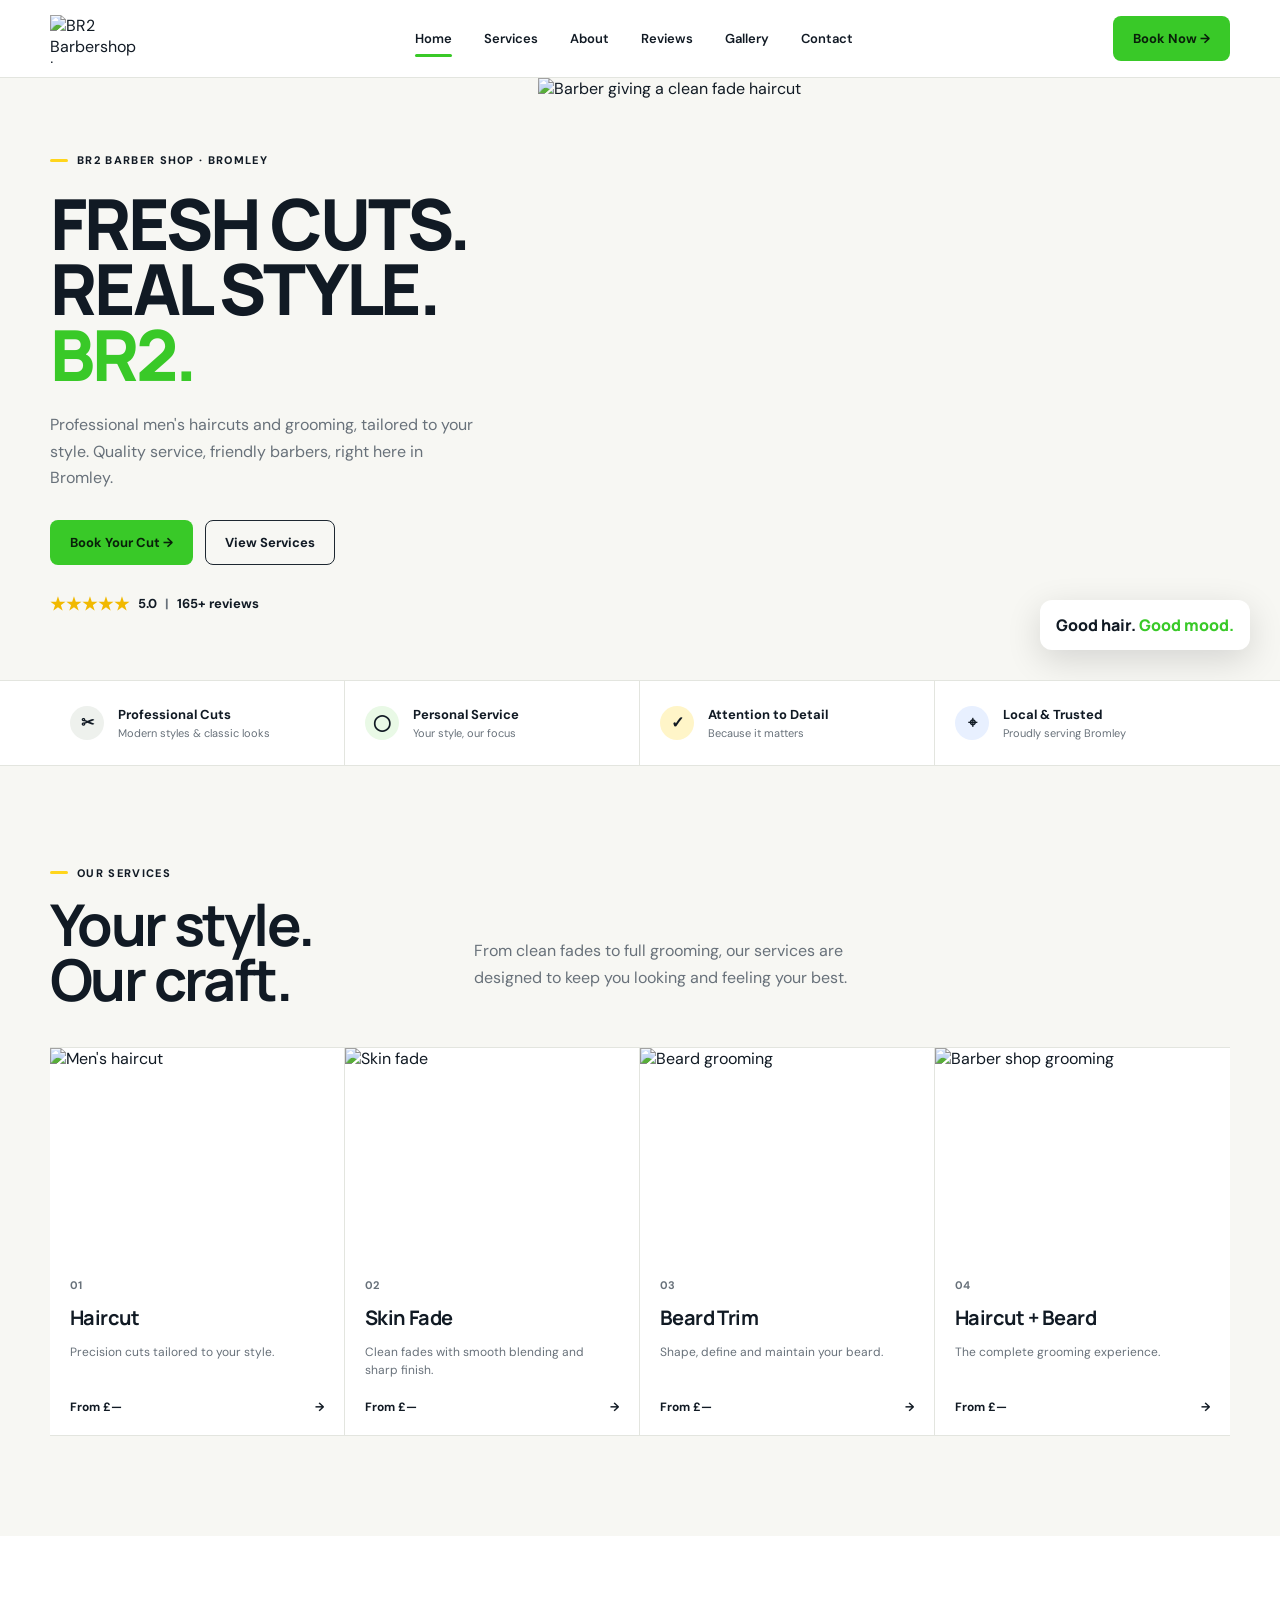
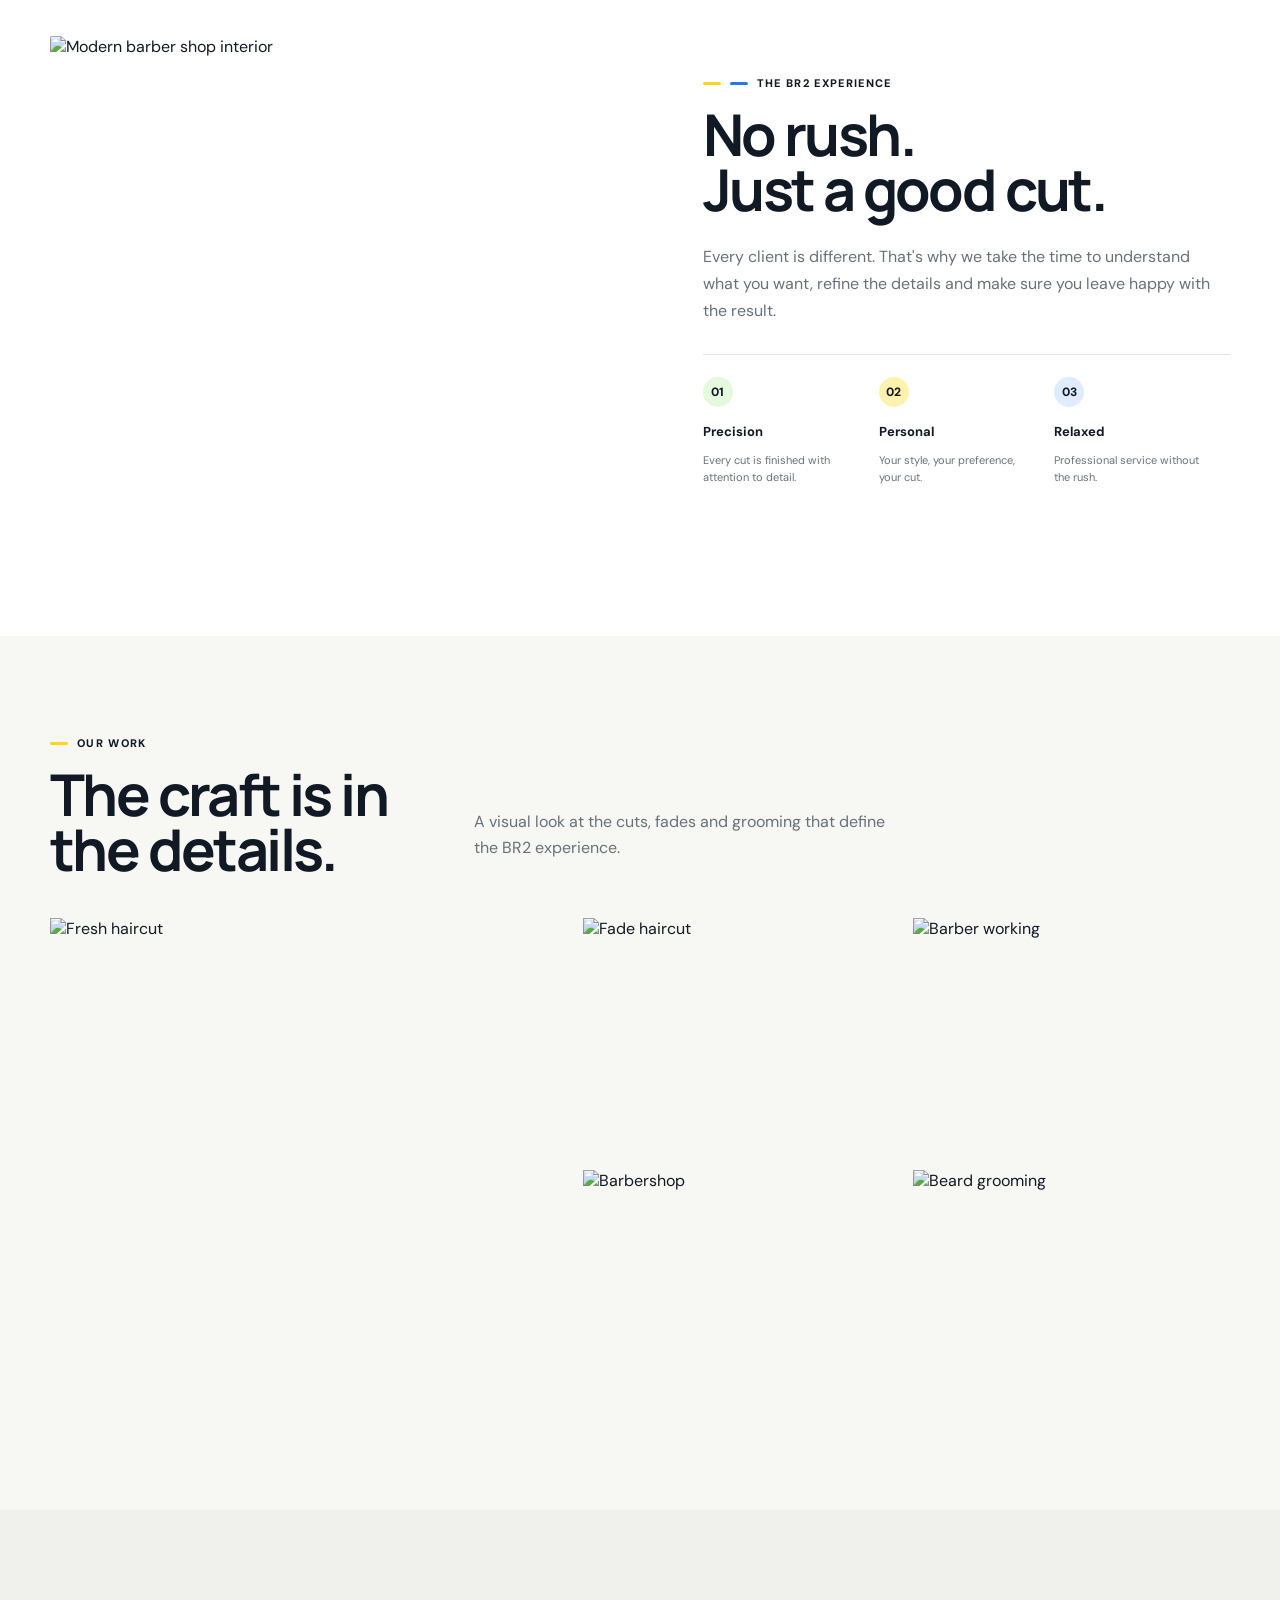
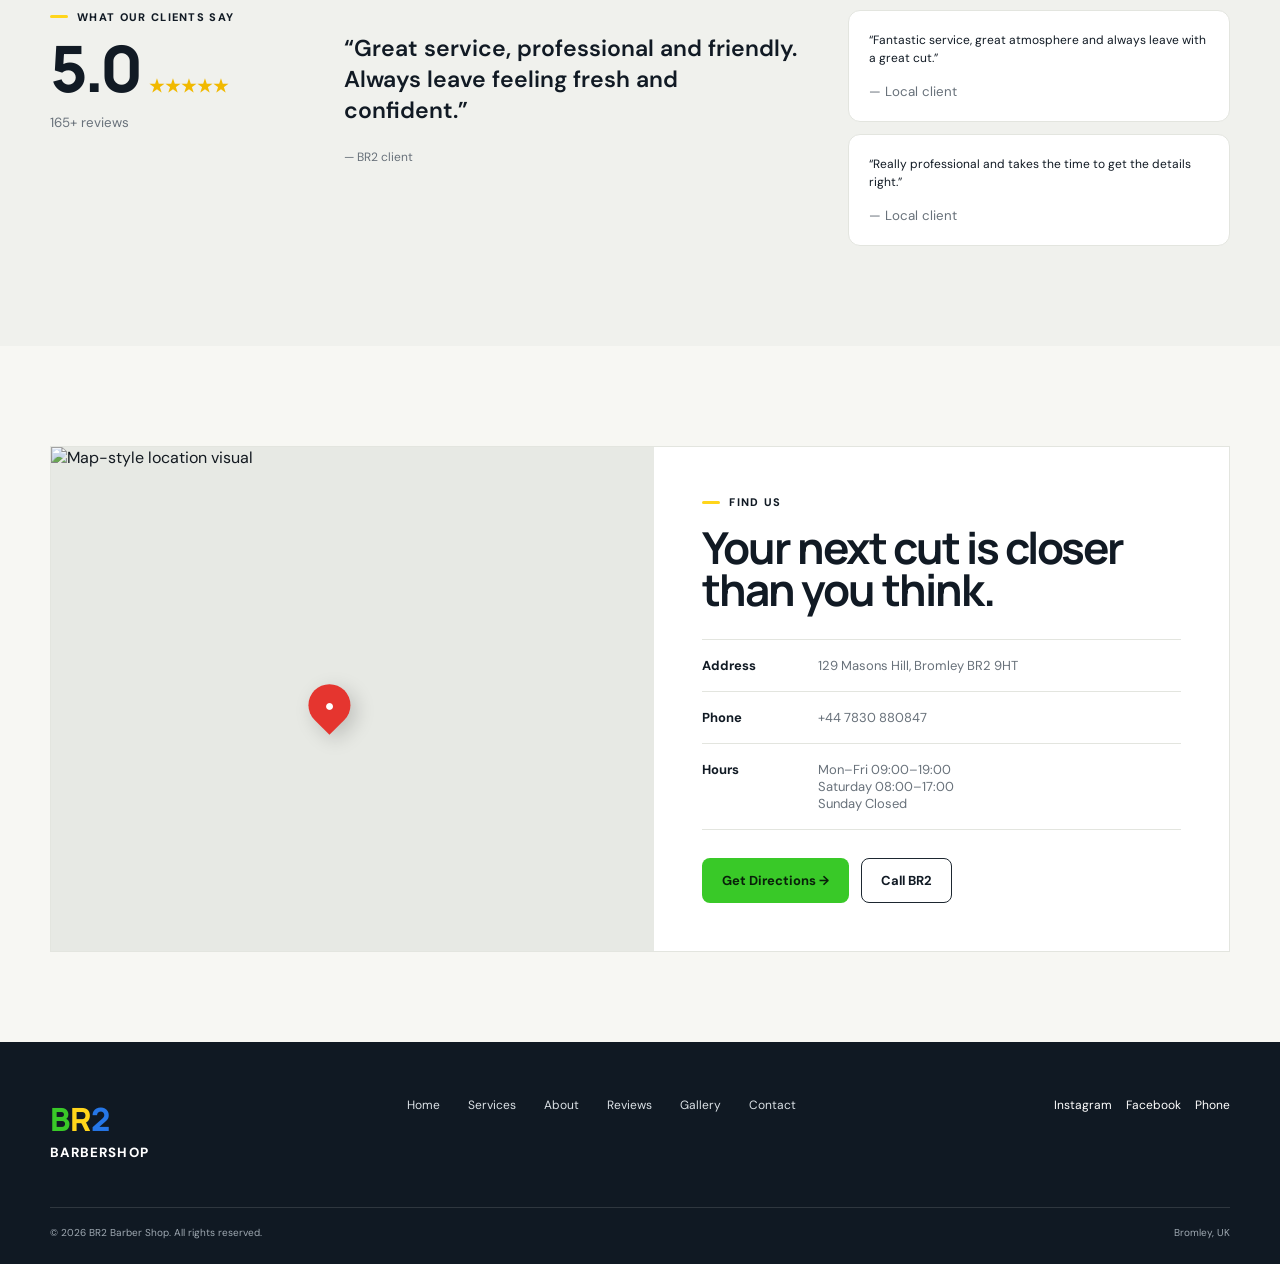
==== commit ff5ce66e: "Add files via upload" ====
--- a/index.html
+++ b/index.html
@@ -1,192 +1,287 @@
 <!DOCTYPE html>
 <html lang="en">
 <head>
-  <meta charset="UTF-8">
-  <meta name="viewport" content="width=device-width, initial-scale=1.0">
-  <meta name="description" content="BR2 Barber Shop in Bromley. Sharp cuts, clean fades and beard grooming at 129 Masons Hill.">
-  <title>BR2 Barber Shop | Bromley</title>
+  <meta charset="UTF-8" />
+  <meta name="viewport" content="width=device-width, initial-scale=1.0" />
+  <meta name="description" content="BR2 Barbershop in Bromley. Professional men's haircuts, fades and beard grooming." />
+  <title>BR2 Barbershop — Bromley</title>
   <link rel="preconnect" href="https://fonts.googleapis.com">
   <link rel="preconnect" href="https://fonts.gstatic.com" crossorigin>
   <link href="https://fonts.googleapis.com/css2?family=DM+Sans:wght@400;500;600;700&family=Manrope:wght@500;600;700;800&display=swap" rel="stylesheet">
-  <link rel="stylesheet" href="styles.css">
+  <style>
+    :root{
+      --bg:#f7f7f3;
+      --paper:#ffffff;
+      --ink:#111a24;
+      --muted:#68717a;
+      --line:#e3e5df;
+      --green:#39c928;
+      --yellow:#ffd51b;
+      --blue:#2677e8;
+      --dark:#101923;
+      --radius:20px;
+      --max:1180px;
+    }
+    *{box-sizing:border-box}
+    html{scroll-behavior:smooth}
+    body{margin:0;background:var(--bg);color:var(--ink);font-family:"DM Sans",sans-serif}
+    a{text-decoration:none;color:inherit}
+    img{display:block;width:100%;object-fit:cover}
+    .container{width:min(calc(100% - 48px),var(--max));margin:auto}
+    .nav{height:78px;background:rgba(255,255,255,.94);border-bottom:1px solid var(--line);display:flex;align-items:center;position:sticky;top:0;z-index:20;backdrop-filter:blur(14px)}
+    .nav-inner{display:flex;align-items:center;justify-content:space-between;width:min(calc(100% - 48px),var(--max));margin:auto}
+    .logo{width:105px}
+    .nav-links{display:flex;gap:32px;font-size:13px;font-weight:600}
+    .nav-links a{position:relative;padding:30px 0}
+    .nav-links a:hover:after,.nav-links a.active:after{content:"";position:absolute;left:0;right:0;bottom:20px;height:3px;background:var(--green);border-radius:3px}
+    .btn{display:inline-flex;align-items:center;justify-content:center;gap:9px;border:1px solid transparent;padding:13px 19px;border-radius:8px;font-size:13px;font-weight:700;transition:.2s ease;cursor:pointer}
+    .btn-green{background:var(--green);color:#09200a}
+    .btn-green:hover{transform:translateY(-2px);filter:saturate(1.05)}
+    .btn-outline{background:transparent;border-color:#1d2730;color:var(--ink)}
+    .btn-outline:hover{background:var(--ink);color:white}
+    .hero{padding:0 0 0}
+    .hero-grid{display:grid;grid-template-columns:42% 58%;min-height:570px}
+    .hero-copy{padding:75px 48px 65px max(24px,calc((100vw - var(--max))/2))}
+    .eyebrow,.section-kicker{font-size:11px;font-weight:800;letter-spacing:.12em;text-transform:uppercase;display:flex;align-items:center;gap:9px}
+    .eyebrow:before,.section-kicker:before{content:"";width:18px;height:3px;background:var(--yellow);border-radius:3px}
+    h1,h2,h3{font-family:"Manrope",sans-serif;margin:0;letter-spacing:-.045em}
+    h1{font-size:clamp(48px,5.5vw,78px);line-height:.93;margin:24px 0 25px;font-weight:800}
+    .hero-copy p{max-width:460px;font-size:16px;line-height:1.65;color:var(--muted)}
+    .hero-actions{display:flex;gap:12px;margin-top:28px}
+    .rating{margin-top:28px;font-size:13px;font-weight:700;display:flex;align-items:center;gap:8px}
+    .stars{color:#f1b900;font-size:17px;letter-spacing:1px}
+    .hero-media{position:relative;overflow:hidden}
+    .hero-media img{height:100%;min-height:570px}
+    .hero-tag{position:absolute;right:30px;bottom:30px;background:white;padding:14px 16px;border-radius:12px;font-family:"Manrope";font-weight:800;box-shadow:0 10px 35px rgba(0,0,0,.14)}
+    .hero-tag span{color:var(--green)}
+    .trust{background:white;border-top:1px solid var(--line);border-bottom:1px solid var(--line)}
+    .trust-grid{display:grid;grid-template-columns:repeat(4,1fr)}
+    .trust-item{padding:25px 20px;display:flex;gap:14px;align-items:center;border-right:1px solid var(--line)}
+    .trust-item:last-child{border-right:0}
+    .icon{width:34px;height:34px;border-radius:50%;display:grid;place-items:center;background:#eef1ed;font-weight:800}
+    .trust-item:nth-child(2) .icon{background:#e9f9e6}
+    .trust-item:nth-child(3) .icon{background:#fff5c8}
+    .trust-item:nth-child(4) .icon{background:#e8f0ff}
+    .trust-item strong{display:block;font-size:13px}
+    .trust-item small{display:block;color:var(--muted);font-size:11px;margin-top:3px}
+    section{padding:100px 0}
+    .services-head{display:grid;grid-template-columns:30% 1fr;gap:70px;align-items:end;margin-bottom:40px}
+    h2{font-size:clamp(38px,4.5vw,58px);line-height:.96;margin-top:17px}
+    .lead{color:var(--muted);line-height:1.65;max-width:430px}
+    .service-grid{display:grid;grid-template-columns:repeat(4,1fr);border-top:1px solid var(--line)}
+    .service{background:white;border-right:1px solid var(--line);border-bottom:1px solid var(--line)}
+    .service:last-child{border-right:0}
+    .service img{height:205px}
+    .service-body{padding:20px}
+    .num{font-size:11px;color:var(--muted);font-weight:700}
+    .service h3{font-size:20px;margin:10px 0 8px;letter-spacing:-.03em}
+    .service p{font-size:12px;color:var(--muted);line-height:1.5;min-height:38px}
+    .service-foot{display:flex;justify-content:space-between;align-items:center;margin-top:18px;font-size:12px;font-weight:700}
+    .experience{background:#fff}
+    .experience-grid{display:grid;grid-template-columns:1.05fr .95fr;gap:70px;align-items:center}
+    .experience-image{height:500px;border-radius:2px;overflow:hidden}
+    .experience-copy h2{max-width:530px}
+    .experience-copy>p{max-width:520px;color:var(--muted);line-height:1.7;margin:25px 0 30px}
+    .points{display:grid;grid-template-columns:repeat(3,1fr);border-top:1px solid var(--line)}
+    .point{padding:22px 16px 0 0}
+    .point .dot{width:30px;height:30px;border-radius:50%;display:grid;place-items:center;font-size:12px;font-weight:800;margin-bottom:13px}
+    .point:nth-child(1) .dot{background:#e5f9df}.point:nth-child(2) .dot{background:#fff2ae}.point:nth-child(3) .dot{background:#dfebff}
+    .point strong{font-size:13px}.point p{font-size:11px;line-height:1.5;color:var(--muted)}
+    .gallery-grid{display:grid;grid-template-columns:1.15fr .7fr .7fr;grid-template-rows:240px 240px;gap:12px}
+    .gallery-grid .g1{grid-row:1/3}
+    .gallery-grid img{height:100%}
+    .gallery-card{position:relative;overflow:hidden}
+    .gallery-card img{transition:transform .5s}
+    .gallery-card:hover img{transform:scale(1.04)}
+    .reviews{background:#f0f1ed}
+    .reviews-grid{display:grid;grid-template-columns:.65fr 1.2fr 1fr;gap:45px;align-items:start}
+    .big-rating{font-family:"Manrope";font-size:64px;font-weight:800;letter-spacing:-.06em}
+    .review-main{font-size:23px;line-height:1.35;font-weight:600;max-width:540px}
+    .review-author{font-size:12px;color:var(--muted);margin-top:20px}
+    .mini-reviews{display:grid;gap:12px}
+    .mini{background:white;border:1px solid var(--line);padding:20px;border-radius:12px}
+    .mini p{font-size:12px;line-height:1.55;margin:0 0 12px}
+    .mini small{color:var(--muted)}
+    .location{padding-bottom:90px}
+    .location-grid{display:grid;grid-template-columns:1.05fr 1fr;gap:0;background:white;border:1px solid var(--line)}
+    .map{min-height:390px;background:#e7e9e4;position:relative;overflow:hidden}
+    .map img{height:100%;filter:saturate(.7)}
+    .map-pin{position:absolute;left:50%;top:50%;transform:translate(-50%,-100%);background:#e5352f;color:white;width:42px;height:42px;border-radius:50% 50% 50% 0;rotate:-45deg;display:grid;place-items:center;box-shadow:0 8px 20px rgba(0,0,0,.18)}
+    .map-pin span{rotate:45deg}
+    .location-copy{padding:48px}
+    .location-copy h2{font-size:44px}
+    .details{margin:28px 0;border-top:1px solid var(--line)}
+    .detail{display:flex;gap:16px;padding:17px 0;border-bottom:1px solid var(--line);font-size:13px}
+    .detail b{min-width:100px}
+    .detail span{color:var(--muted)}
+    footer{background:var(--dark);color:white;padding:55px 0 25px}
+    .footer-top{display:flex;justify-content:space-between;align-items:start;gap:30px}
+    .footer-logo{width:105px;filter:brightness(1.1)}
+    footer nav{display:flex;gap:28px;font-size:12px;color:#dbe1e6}
+    .footer-social{display:flex;gap:14px;font-size:12px}
+    .copyright{border-top:1px solid rgba(255,255,255,.13);margin-top:45px;padding-top:18px;color:#9fa9b2;font-size:10px;display:flex;justify-content:space-between}
+    .mobile-menu{display:none;background:none;border:0;font-size:24px}
+    @media(max-width:900px){
+      .nav-links{display:none}.mobile-menu{display:block}
+      .hero-grid,.experience-grid,.location-grid,.reviews-grid{grid-template-columns:1fr}
+      .hero-copy{padding:55px 24px}.hero-media img{min-height:420px;height:420px}
+      .trust-grid{grid-template-columns:1fr 1fr}.trust-item:nth-child(2){border-right:0}
+      .services-head{grid-template-columns:1fr;gap:15px}.service-grid{grid-template-columns:1fr 1fr}
+      .service:nth-child(2){border-right:0}.experience-image{height:380px}
+      .gallery-grid{grid-template-columns:1fr 1fr;grid-template-rows:250px 180px 180px}.gallery-grid .g1{grid-row:1/2;grid-column:1/3}
+      .reviews-grid{gap:30px}.location-copy{padding:35px 25px}
+      footer nav{display:none}
+    }
+    @media(max-width:560px){
+      .container{width:min(calc(100% - 32px),var(--max))}
+      .nav-inner{width:calc(100% - 32px)}.nav{height:70px}
+      .nav .btn{display:none}.logo,.footer-logo{width:90px}
+      h1{font-size:52px}.hero-actions{flex-direction:column;align-items:stretch}
+      section{padding:72px 0}.trust-grid,.service-grid,.points{grid-template-columns:1fr}
+      .trust-item{border-right:0;border-bottom:1px solid var(--line)}.trust-item:last-child{border-bottom:0}
+      .service{border-right:0}.service img{height:230px}
+      .gallery-grid{display:grid;grid-template-columns:1fr 1fr;grid-template-rows:220px 160px}
+      .gallery-grid .g1{grid-column:1/3;grid-row:auto}.gallery-grid .g4{display:none}
+      .footer-top{flex-direction:column}.copyright{display:block;line-height:1.7}
+    }
+  </style>
 </head>
 <body>
-  <header class="site-header">
-    <a class="logo" href="#top" aria-label="BR2 Barber Shop home">
-      <span class="logo-mark">BR2</span>
-      <span>BARBER<br><small>SHOP</small></span>
-    </a>
-    <nav class="nav" id="nav">
-      <a href="#services">Services</a>
-      <a href="#about">About</a>
-      <a href="#reviews">Reviews</a>
-      <a href="#visit">Visit</a>
+<header class="nav">
+  <div class="nav-inner">
+    <a href="#home" aria-label="BR2 home"><img class="logo" src="assets/br2-logo.png" alt="BR2 Barbershop logo placeholder" style="object-fit:contain;height:48px;background:transparent;mix-blend-mode:multiply"></a>
+    <nav class="nav-links">
+      <a class="active" href="#home">Home</a><a href="#services">Services</a><a href="#about">About</a><a href="#reviews">Reviews</a><a href="#gallery">Gallery</a><a href="#contact">Contact</a>
     </nav>
-    <a class="header-cta" href="tel:+447830880847">Call Now</a>
-    <button class="menu-btn" aria-label="Open menu" aria-expanded="false">☰</button>
-  </header>
-
-  <main id="top">
-    <section class="hero">
+    <a class="btn btn-green" href="#contact">Book Now →</a>
+    <button class="mobile-menu" aria-label="Open menu">☰</button>
+  </div>
+</header>
+
+<main id="home">
+  <section class="hero">
+    <div class="hero-grid">
       <div class="hero-copy">
-        <p class="eyebrow">BROMLEY · BR2</p>
-        <h1>Sharp cuts.<br><em>Properly done.</em></h1>
-        <p class="hero-text">A local barber shop for clean cuts, fresh fades and beard grooming, with the time and attention your look deserves.</p>
+        <div class="eyebrow">BR2 BARBER SHOP · BROMLEY</div>
+        <h1>FRESH CUTS.<br>REAL STYLE.<br><span style="color:var(--green)">BR2.</span></h1>
+        <p>Professional men's haircuts and grooming, tailored to your style. Quality service, friendly barbers, right here in Bromley.</p>
         <div class="hero-actions">
-          <a class="btn btn-lime" href="tel:+447830880847">Book by phone <span>↗</span></a>
-          <a class="text-link" href="#services">Explore services <span>↓</span></a>
-        </div>
-        <div class="rating-row">
-          <strong>5.0</strong>
-          <span class="stars">★★★★★</span>
-          <span>165 Google reviews</span>
-        </div>
-      </div>
-      <div class="hero-image">
-        <img src="https://images.unsplash.com/photo-1621605815971-fbc98d665033?auto=format&fit=crop&w=1100&q=85" alt="Barber giving a clean haircut">
-        <div class="floating-card">
-          <span class="dot"></span>
-          <div><b>Open today</b><small>Until 7:00 PM</small></div>
-        </div>
-      </div>
-    </section>
-
-    <section class="trust-strip">
-      <div><strong>5.0</strong><span>Google rating</span></div>
-      <div><strong>165+</strong><span>Customer reviews</span></div>
-      <div><strong>BR2</strong><span>Local Bromley barber</span></div>
-      <div><strong>6 days</strong><span>Open each week</span></div>
-    </section>
-
-    <section class="section services" id="services">
-      <div class="section-heading">
-        <div>
-          <p class="eyebrow dark">WHAT WE DO</p>
-          <h2>Good grooming<br><em>starts here.</em></h2>
-        </div>
-        <p>Demo service menu for the first website concept. Replace prices and exact service names with the owner's confirmed menu before launch.</p>
+          <a class="btn btn-green" href="#contact">Book Your Cut →</a>
+          <a class="btn btn-outline" href="#services">View Services</a>
+        </div>
+        <div class="rating"><span class="stars">★★★★★</span><span>5.0</span><span style="color:var(--muted)">|</span><span>165+ reviews</span></div>
+      </div>
+      <div class="hero-media">
+        <img src="assets/hero.svg" alt="Barber giving a clean fade haircut">
+        <div class="hero-tag">Good hair. <span>Good mood.</span></div>
+      </div>
+    </div>
+  </section>
+
+  <div class="trust">
+    <div class="container trust-grid">
+      <div class="trust-item"><div class="icon">✂</div><div><strong>Professional Cuts</strong><small>Modern styles & classic looks</small></div></div>
+      <div class="trust-item"><div class="icon">◯</div><div><strong>Personal Service</strong><small>Your style, our focus</small></div></div>
+      <div class="trust-item"><div class="icon">✓</div><div><strong>Attention to Detail</strong><small>Because it matters</small></div></div>
+      <div class="trust-item"><div class="icon">⌖</div><div><strong>Local & Trusted</strong><small>Proudly serving Bromley</small></div></div>
+    </div>
+  </div>
+
+  <section id="services">
+    <div class="container">
+      <div class="services-head">
+        <div><div class="section-kicker">Our services</div><h2>Your style.<br>Our craft.</h2></div>
+        <p class="lead">From clean fades to full grooming, our services are designed to keep you looking and feeling your best.</p>
       </div>
       <div class="service-grid">
-        <article class="service-card featured">
-          <span class="service-no">01</span>
-          <h3>Classic Cut</h3>
-          <p>A clean, tailored haircut finished to suit your style and face shape.</p>
-          <div><b>From £20</b><span>30–40 min</span></div>
-        </article>
-        <article class="service-card">
-          <span class="service-no">02</span>
-          <h3>Skin Fade</h3>
-          <p>Precise fades with clean edges and a sharp finish.</p>
-          <div><b>From £25</b><span>40–50 min</span></div>
-        </article>
-        <article class="service-card">
-          <span class="service-no">03</span>
-          <h3>Hair & Beard</h3>
-          <p>Fresh haircut paired with a shaped and detailed beard trim.</p>
-          <div><b>From £32</b><span>50–60 min</span></div>
-        </article>
-        <article class="service-card">
-          <span class="service-no">04</span>
-          <h3>Beard Trim</h3>
-          <p>Shape, tidy and define your beard for a cleaner everyday look.</p>
-          <div><b>From £15</b><span>20 min</span></div>
-        </article>
-      </div>
-    </section>
-
-    <section class="split-section" id="about">
-      <div class="split-image">
-        <img src="https://images.unsplash.com/photo-1599351431202-1e0f0137899a?auto=format&fit=crop&w=1100&q=85" alt="Barber working with clippers">
-      </div>
-      <div class="split-copy">
-        <p class="eyebrow dark">THE BR2 APPROACH</p>
-        <h2>Take your time.<br><em>Get it right.</em></h2>
-        <p>BR2 Barber Shop is built around a simple idea: listen to what you want, take the time to get the details right, and make sure you leave happy with the result.</p>
-        <div class="check-list">
-          <div><span>✓</span> Personal attention</div>
-          <div><span>✓</span> Clean, precise finishes</div>
-          <div><span>✓</span> Friendly local service</div>
-        </div>
-        <a class="dark-link" href="tel:+447830880847">Talk to the barber <span>↗</span></a>
-      </div>
-    </section>
-
-    <section class="gallery section">
-      <div class="section-heading compact">
-        <div>
-          <p class="eyebrow dark">THE FINISH</p>
-          <h2>Fresh looks.<br><em>Every chair.</em></h2>
-        </div>
-        <p>Demo gallery images for the concept. Replace with the shop's real haircut and interior photos.</p>
+        <article class="service"><img src="assets/cut.svg" alt="Men's haircut"><div class="service-body"><span class="num">01</span><h3>Haircut</h3><p>Precision cuts tailored to your style.</p><div class="service-foot"><span>From £—</span><span>→</span></div></div></article>
+        <article class="service"><img src="assets/fade.svg" alt="Skin fade"><div class="service-body"><span class="num">02</span><h3>Skin Fade</h3><p>Clean fades with smooth blending and sharp finish.</p><div class="service-foot"><span>From £—</span><span>→</span></div></div></article>
+        <article class="service"><img src="assets/cut.svg" alt="Beard grooming"><div class="service-body"><span class="num">03</span><h3>Beard Trim</h3><p>Shape, define and maintain your beard.</p><div class="service-foot"><span>From £—</span><span>→</span></div></div></article>
+        <article class="service"><img src="assets/beard.svg" alt="Barber shop grooming"><div class="service-body"><span class="num">04</span><h3>Haircut + Beard</h3><p>The complete grooming experience.</p><div class="service-foot"><span>From £—</span><span>→</span></div></div></article>
+      </div>
+    </div>
+  </section>
+
+  <section id="about" class="experience">
+    <div class="container experience-grid">
+      <div class="experience-image"><img src="assets/shop.svg" alt="Modern barber shop interior"></div>
+      <div class="experience-copy">
+        <div class="section-kicker"><span style="background:var(--blue);width:18px;height:3px;border-radius:3px"></span> The BR2 experience</div>
+        <h2>No rush.<br>Just a good cut.</h2>
+        <p>Every client is different. That's why we take the time to understand what you want, refine the details and make sure you leave happy with the result.</p>
+        <div class="points">
+          <div class="point"><div class="dot">01</div><strong>Precision</strong><p>Every cut is finished with attention to detail.</p></div>
+          <div class="point"><div class="dot">02</div><strong>Personal</strong><p>Your style, your preference, your cut.</p></div>
+          <div class="point"><div class="dot">03</div><strong>Relaxed</strong><p>Professional service without the rush.</p></div>
+        </div>
+      </div>
+    </div>
+  </section>
+
+  <section id="gallery">
+    <div class="container">
+      <div class="services-head">
+        <div><div class="section-kicker">Our work</div><h2>The craft is in<br>the details.</h2></div>
+        <p class="lead">A visual look at the cuts, fades and grooming that define the BR2 experience.</p>
       </div>
       <div class="gallery-grid">
-        <img src="https://images.unsplash.com/photo-1503951914875-452162b0f3f1?auto=format&fit=crop&w=900&q=85" alt="Barber shop interior">
-        <img src="https://images.unsplash.com/photo-1622286342621-4bd786c2447c?auto=format&fit=crop&w=900&q=85" alt="Fresh men's haircut">
-        <img src="https://images.unsplash.com/photo-1621605815971-fbc98d665033?auto=format&fit=crop&w=900&q=85" alt="Barber haircut detail">
-        <img src="https://images.unsplash.com/photo-1593702295094-aea3c2a8a3a0?auto=format&fit=crop&w=900&q=85" alt="Barber tools and styling">
-      </div>
-    </section>
-
-    <section class="reviews section" id="reviews">
-      <div class="reviews-top">
-        <div>
-          <p class="eyebrow">CUSTOMER WORDS</p>
-          <h2>5 stars are nice.<br><em>Trust is better.</em></h2>
-        </div>
-        <div class="big-rating"><strong>5.0</strong><span>★★★★★</span><small>165 Google reviews</small></div>
-      </div>
-      <div class="review-grid">
-        <blockquote>
-          <div class="quote-stars">★★★★★</div>
-          <p>“Very professional and knows what he's doing. He always takes his time and has given me some of the best haircuts and beard shape ups I've had.”</p>
-          <footer>Ryan · Bromley</footer>
-        </blockquote>
-        <blockquote>
-          <div class="quote-stars">★★★★★</div>
-          <p>“Friendly, chatty and very competent. He gives you the cut you want without any sense of rushing.”</p>
-          <footer>Jim · Bromley Common</footer>
-        </blockquote>
-        <blockquote>
-          <div class="quote-stars">★★★★★</div>
-          <p>“A very good barber with a genuine interest in making sure he understands what style you want and that you're happy with the outcome.”</p>
-          <footer>Anthony · BR2</footer>
-        </blockquote>
-      </div>
-      <p class="review-note">Reviews above are adapted from publicly listed customer feedback and should be checked against the owner's preferred wording before launch.</p>
-    </section>
-
-    <section class="visit section" id="visit">
-      <div class="visit-copy">
-        <p class="eyebrow dark">COME BY</p>
-        <h2>Your next cut<br><em>is nearby.</em></h2>
-        <p>Find us at 129 Masons Hill, Bromley BR2 9HT. Bromley South station is around a short walk away.</p>
-        <div class="contact-list">
-          <a href="tel:+447830880847"><span>Phone</span><strong>+44 7830 880847</strong></a>
-          <div><span>Address</span><strong>129 Masons Hill<br>Bromley BR2 9HT</strong></div>
-        </div>
-        <a class="btn btn-yellow" href="https://www.google.com/maps/search/?api=1&query=BR2+Barber+Shop+129+Masons+Hill+Bromley+BR2+9HT" target="_blank" rel="noopener">Get directions ↗</a>
-      </div>
-      <div class="hours-card">
-        <div class="hours-head"><span>OPENING HOURS</span><span class="status"><i></i> Open</span></div>
-        <div class="hours"><div><span>Monday – Friday</span><b>9:00 AM – 7:00 PM</b></div><div><span>Saturday</span><b>8:00 AM – 5:00 PM</b></div><div><span>Sunday</span><b>Closed</b></div></div>
-        <div class="hours-foot">Hours shown from current public business listings. Confirm with owner before launch.</div>
-      </div>
-    </section>
-
-    <section class="final-cta">
-      <p class="eyebrow">READY WHEN YOU ARE</p>
-      <h2>Look sharp.<br><em>Feel fresh.</em></h2>
-      <p>Call BR2 Barber Shop and arrange your next cut.</p>
-      <a class="btn btn-dark" href="tel:+447830880847">Call +44 7830 880847 ↗</a>
-    </section>
-  </main>
-
-  <footer class="footer">
-    <div class="logo"><span class="logo-mark">BR2</span><span>BARBER<br><small>SHOP</small></span></div>
-    <span>© <span id="year"></span> BR2 Barber Shop · Bromley</span>
-    <a href="#top">Back to top ↑</a>
-  </footer>
-
-  <script src="script.js"></script>
+        <div class="gallery-card g1"><img src="assets/gallery1.svg" alt="Fresh haircut"></div>
+        <div class="gallery-card g2"><img src="assets/gallery2.svg" alt="Fade haircut"></div>
+        <div class="gallery-card g3"><img src="assets/gallery3.svg" alt="Barber working"></div>
+        <div class="gallery-card g4"><img src="assets/shop.svg" alt="Barbershop"></div>
+        <div class="gallery-card g5"><img src="assets/beard.svg" alt="Beard grooming"></div>
+      </div>
+    </div>
+  </section>
+
+  <section id="reviews" class="reviews">
+    <div class="container">
+      <div class="reviews-grid">
+        <div><div class="section-kicker">What our clients say</div><div class="big-rating">5.0 <span class="stars">★★★★★</span></div><small style="color:var(--muted)">165+ reviews</small></div>
+        <div><p class="review-main">“Great service, professional and friendly. Always leave feeling fresh and confident.”</p><div class="review-author">— BR2 client</div></div>
+        <div class="mini-reviews">
+          <div class="mini"><p>“Fantastic service, great atmosphere and always leave with a great cut.”</p><small>— Local client</small></div>
+          <div class="mini"><p>“Really professional and takes the time to get the details right.”</p><small>— Local client</small></div>
+        </div>
+      </div>
+    </div>
+  </section>
+
+  <section id="contact" class="location">
+    <div class="container">
+      <div class="location-grid">
+        <div class="map">
+          <img src="assets/map.svg" alt="Map-style location visual">
+          <div class="map-pin"><span>●</span></div>
+        </div>
+        <div class="location-copy">
+          <div class="section-kicker">Find us</div>
+          <h2>Your next cut is closer than you think.</h2>
+          <div class="details">
+            <div class="detail"><b>Address</b><span>129 Masons Hill, Bromley BR2 9HT</span></div>
+            <div class="detail"><b>Phone</b><span>+44 7830 880847</span></div>
+            <div class="detail"><b>Hours</b><span>Mon–Fri 09:00–19:00<br>Saturday 08:00–17:00<br>Sunday Closed</span></div>
+          </div>
+          <a class="btn btn-green" href="https://www.google.com/maps/search/?api=1&query=BR2+Barber+Shop+129+Masons+Hill+Bromley+BR2+9HT" target="_blank">Get Directions →</a>
+          <a class="btn btn-outline" style="margin-left:8px" href="tel:+447830880847">Call BR2</a>
+        </div>
+      </div>
+    </div>
+  </section>
+</main>
+
+<footer>
+  <div class="container">
+    <div class="footer-top">
+      <div><div style="font-family:Manrope;font-size:32px;font-weight:800"><span style="color:var(--green)">B</span><span style="color:var(--yellow)">R</span><span style="color:var(--blue)">2</span></div><small style="font-weight:800;letter-spacing:.08em">BARBERSHOP</small></div>
+      <nav><a href="#home">Home</a><a href="#services">Services</a><a href="#about">About</a><a href="#reviews">Reviews</a><a href="#gallery">Gallery</a><a href="#contact">Contact</a></nav>
+      <div class="footer-social"><span>Instagram</span><span>Facebook</span><span>Phone</span></div>
+    </div>
+    <div class="copyright"><span>© 2026 BR2 Barber Shop. All rights reserved.</span><span>Bromley, UK</span></div>
+  </div>
+</footer>
+<script>
+  document.querySelector('.mobile-menu').addEventListener('click',()=>alert('Mobile navigation can be connected to your preferred menu component.'));
+</script>
 </body>
-</html>
+</html>
